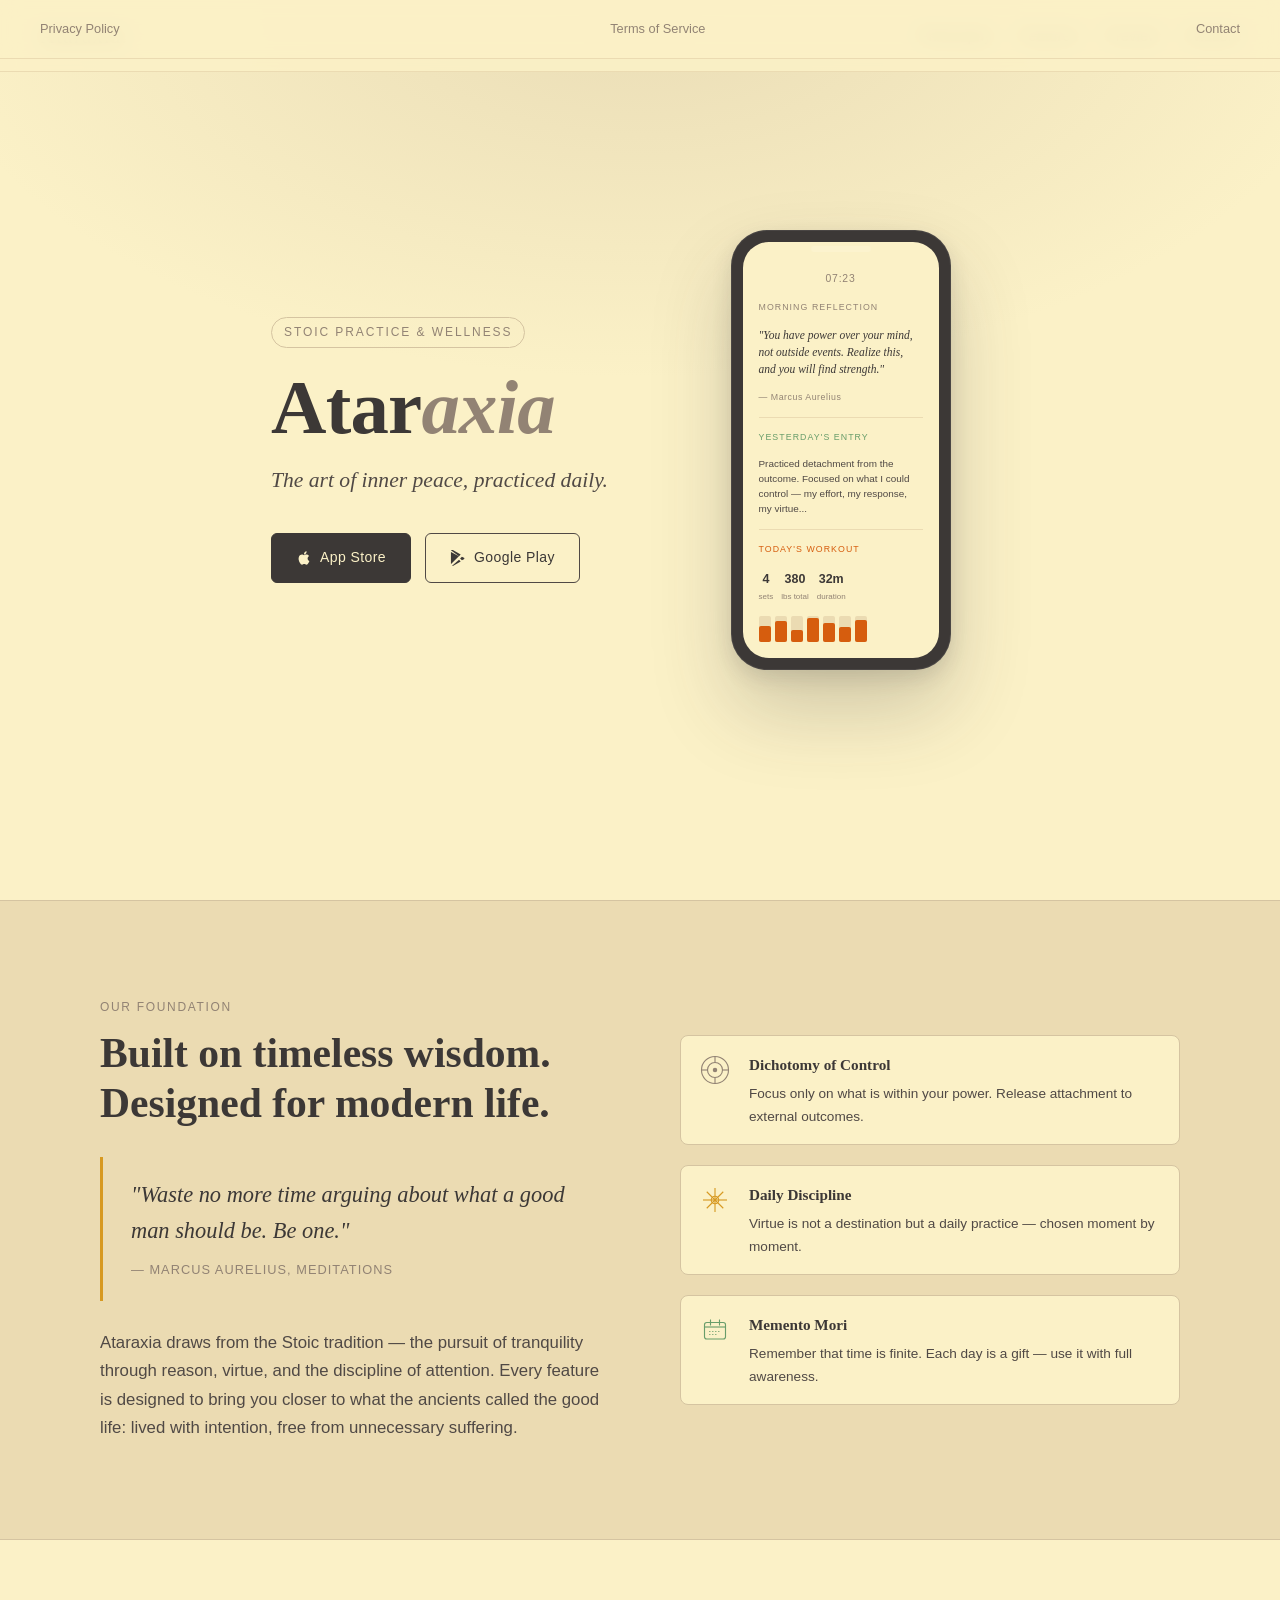
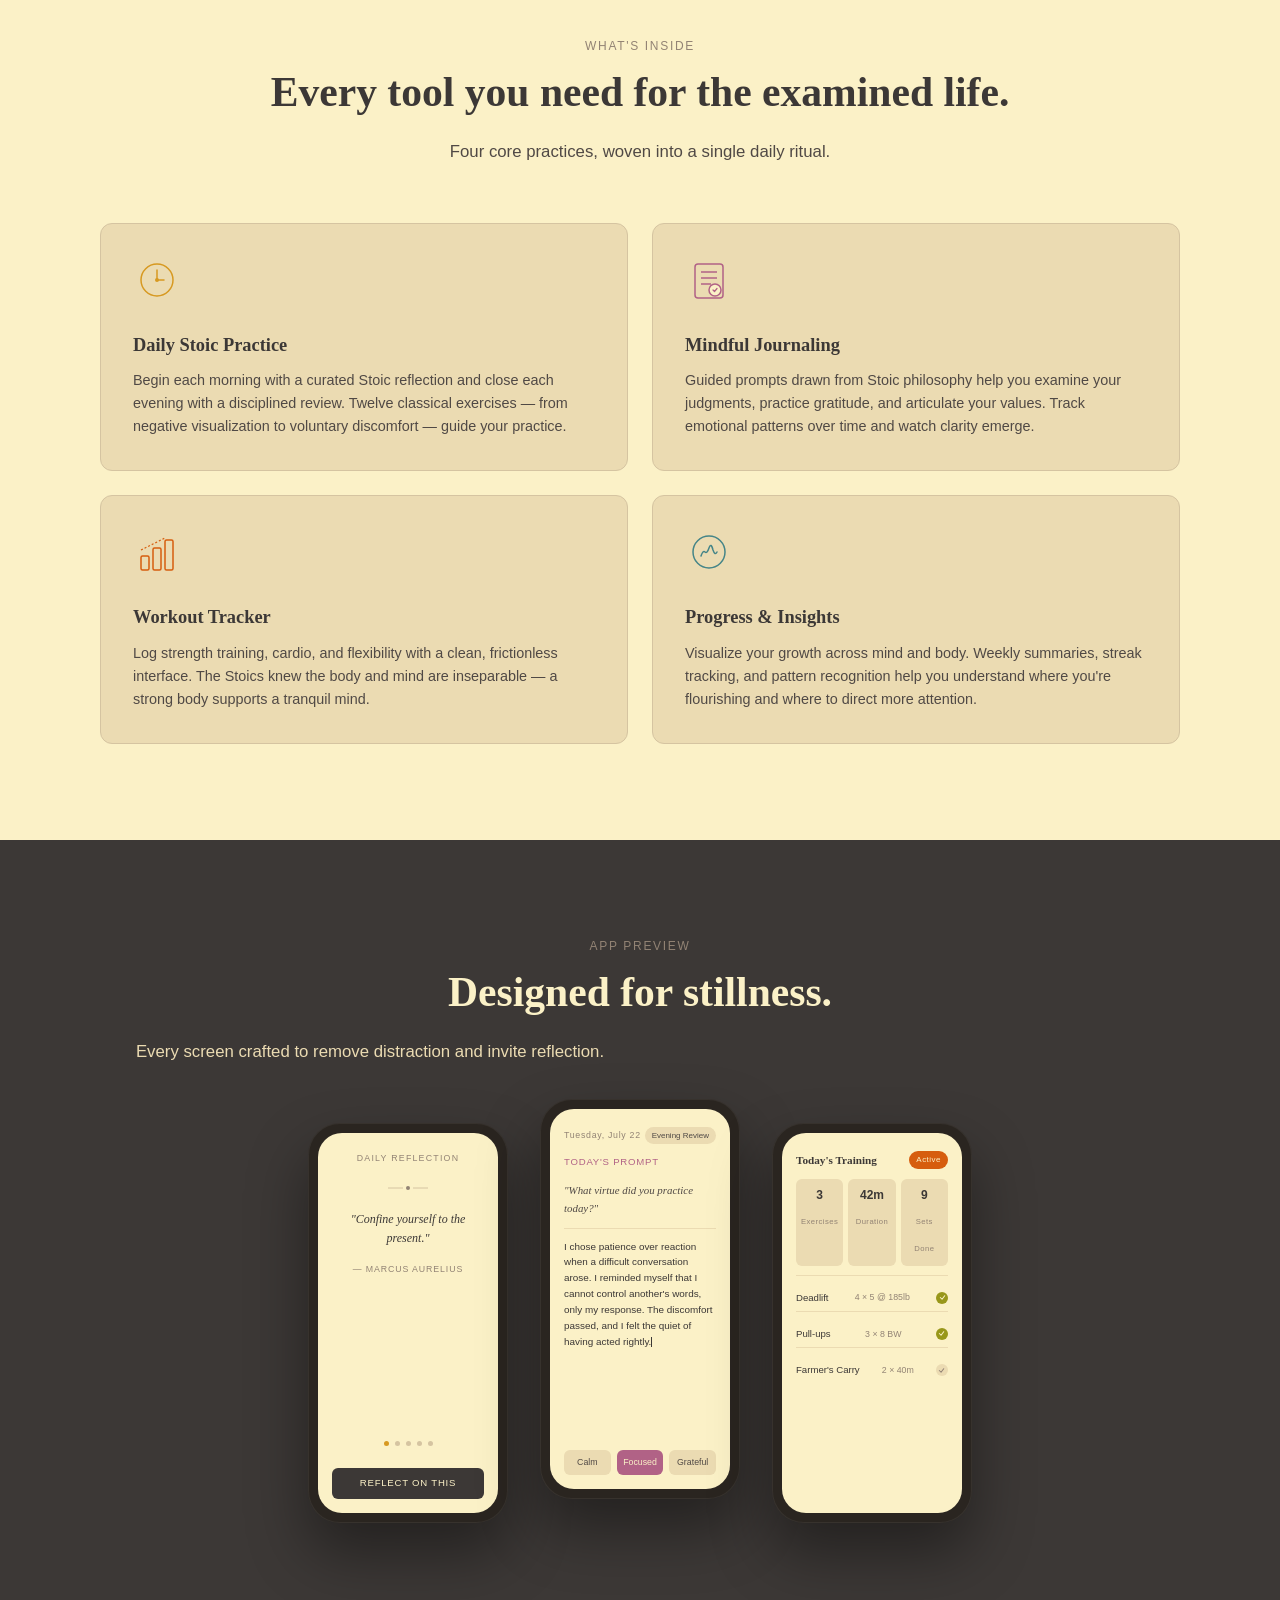
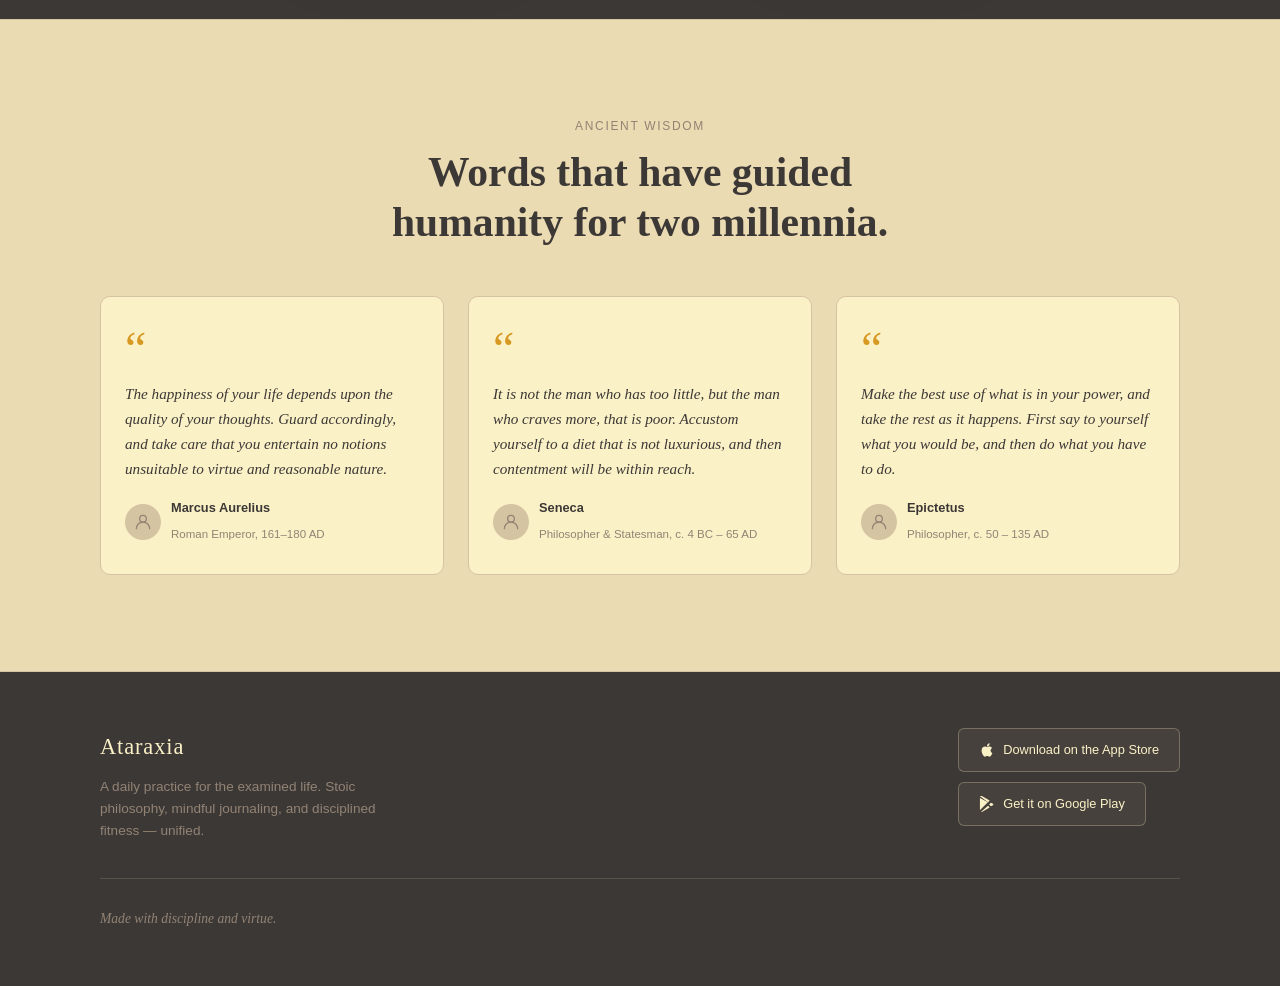
==== index.html @ 88333d8c "init" ====
<!DOCTYPE html>
<html lang="en">
<head>
  <meta charset="UTF-8">
  <meta name="viewport" content="width=device-width, initial-scale=1.0">
  <title>Ataraxia — The Art of Inner Peace, Practiced Daily</title>
  <meta name="description" content="Ataraxia is a stoic practice, journaling, and fitness app built on timeless wisdom and designed for modern life.">
  <meta name="keywords" content="stoic, stoicism, journal, meditation, fitness, workout, Marcus Aurelius, self-improvement, mindfulness">
  <meta property="og:title" content="Ataraxia — The Art of Inner Peace, Practiced Daily">
  <meta property="og:description" content="A stoic practice, journaling, and fitness app built on timeless wisdom and designed for modern life.">
  <meta property="og:type" content="website">
  <meta name="twitter:card" content="summary_large_image">
  <meta name="twitter:title" content="Ataraxia — The Art of Inner Peace, Practiced Daily">
  <meta name="twitter:description" content="A stoic practice, journaling, and fitness app built on timeless wisdom and designed for modern life.">
  <link rel="icon" type="image/svg+xml" href="data:image/svg+xml,<svg xmlns='http://www.w3.org/2000/svg' viewBox='0 0 32 32'><rect width='32' height='32' fill='%23fbf1c7'/><circle cx='16' cy='16' r='11' fill='none' stroke='%233c3836' stroke-width='1.5'/><circle cx='16' cy='16' r='6' fill='none' stroke='%233c3836' stroke-width='1.5'/><circle cx='16' cy='16' r='2' fill='%233c3836'/></svg>">
  <style>
    *, *::before, *::after { box-sizing: border-box; margin: 0; padding: 0; }

    :root {
      --bg:       #fbf1c7;
      --bg1:      #ebdbb2;
      --bg2:      #d5c4a1;
      --fg:       #3c3836;
      --fg2:      #504945;
      --accent:   #928374;
      --red:      #cc241d;
      --green:    #98971a;
      --yellow:   #d79921;
      --blue:     #458588;
      --purple:   #b16286;
      --aqua:     #689d6a;
      --orange:   #d65d0e;
      --serif:    'Palatino Linotype', 'Book Antiqua', Palatino, Georgia, serif;
      --sans:     'Segoe UI', Roboto, 'Helvetica Neue', Arial, sans-serif;
    }

    html { scroll-behavior: smooth; }

    body {
      background: var(--bg);
      color: var(--fg);
      font-family: var(--sans);
      font-size: 16px;
      line-height: 1.7;
      -webkit-font-smoothing: antialiased;
    }

    /* ─── FADE-IN ANIMATION ─── */
    .reveal {
      opacity: 0;
      transform: translateY(24px);
      transition: opacity 0.7s ease, transform 0.7s ease;
    }
    .reveal.visible {
      opacity: 1;
      transform: translateY(0);
    }

    /* ─── TYPOGRAPHY ─── */
    h1, h2, h3, h4 { font-family: var(--serif); color: var(--fg); }

    /* ─── NAV ─── */
    nav {
      position: fixed;
      top: 0; left: 0; right: 0;
      z-index: 100;
      display: flex;
      align-items: center;
      justify-content: space-between;
      padding: 18px 40px;
      background: rgba(251, 241, 199, 0.88);
      backdrop-filter: blur(10px);
      border-bottom: 1px solid var(--bg1);
    }
    .nav-logo {
      font-family: var(--serif);
      font-size: 1.3rem;
      letter-spacing: 0.06em;
      color: var(--fg);
      text-decoration: none;
    }
    .nav-logo span { color: var(--accent); }
    .nav-links { display: flex; gap: 28px; list-style: none; }
    .nav-links a {
      color: var(--fg2);
      text-decoration: none;
      font-size: 0.875rem;
      letter-spacing: 0.03em;
      transition: color 0.2s;
    }
    .nav-links a:hover { color: var(--fg); }

    /* ─── BUTTONS ─── */
    .btn {
      display: inline-flex;
      align-items: center;
      gap: 8px;
      padding: 12px 24px;
      border-radius: 6px;
      font-family: var(--sans);
      font-size: 0.875rem;
      font-weight: 500;
      letter-spacing: 0.03em;
      text-decoration: none;
      border: 1.5px solid transparent;
      cursor: pointer;
      transition: background 0.2s, border-color 0.2s, color 0.2s, transform 0.15s;
    }
    .btn:hover { transform: translateY(-1px); }
    .btn-primary {
      background: var(--fg);
      color: var(--bg);
      border-color: var(--fg);
    }
    .btn-primary:hover { background: var(--fg2); border-color: var(--fg2); }
    .btn-outline {
      background: transparent;
      color: var(--fg);
      border-color: var(--fg2);
    }
    .btn-outline:hover { border-color: var(--fg); }
    .btn-sm { padding: 9px 18px; font-size: 0.8rem; }

    /* ─── SECTION SHARED ─── */
    section { padding: 96px 40px; }
    .container { max-width: 1080px; margin: 0 auto; }
    .section-label {
      font-family: var(--sans);
      font-size: 0.75rem;
      letter-spacing: 0.14em;
      text-transform: uppercase;
      color: var(--accent);
      margin-bottom: 12px;
    }
    .section-title {
      font-size: clamp(1.8rem, 3.5vw, 2.6rem);
      line-height: 1.2;
      margin-bottom: 20px;
    }
    .section-sub {
      color: var(--fg2);
      font-size: 1.05rem;
      max-width: 540px;
    }

    /* ─── HERO ─── */
    #hero {
      min-height: 100vh;
      display: flex;
      align-items: center;
      padding-top: 96px;
      background:
        radial-gradient(ellipse 80% 60% at 50% 0%, rgba(213, 196, 161, 0.45) 0%, transparent 70%),
        var(--bg);
    }
    .hero-inner {
      display: grid;
      grid-template-columns: 1fr 1fr;
      gap: 64px;
      align-items: center;
    }
    .hero-eyebrow {
      display: inline-block;
      font-family: var(--sans);
      font-size: 0.75rem;
      letter-spacing: 0.16em;
      text-transform: uppercase;
      color: var(--accent);
      border: 1px solid var(--bg2);
      padding: 4px 12px;
      border-radius: 20px;
      margin-bottom: 20px;
    }
    .hero-title {
      font-size: clamp(3rem, 6vw, 5.5rem);
      line-height: 1.05;
      letter-spacing: -0.01em;
      margin-bottom: 16px;
    }
    .hero-title em {
      font-style: italic;
      color: var(--accent);
    }
    .hero-tagline {
      font-family: var(--serif);
      font-size: clamp(1.1rem, 2vw, 1.35rem);
      color: var(--fg2);
      font-style: italic;
      margin-bottom: 36px;
      line-height: 1.5;
    }
    .hero-cta { display: flex; gap: 14px; flex-wrap: wrap; }

    /* ─── PHONE MOCKUP ─── */
    .phone-wrap {
      display: flex;
      justify-content: center;
      align-items: center;
      position: relative;
    }
    .phone {
      width: 220px;
      height: 440px;
      background: var(--fg);
      border-radius: 36px;
      padding: 12px;
      box-shadow:
        0 40px 80px rgba(60, 56, 54, 0.22),
        0 8px 20px rgba(60, 56, 54, 0.14),
        inset 0 0 0 1px rgba(255,255,255,0.07);
      position: relative;
    }
    .phone::before {
      content: '';
      position: absolute;
      top: 16px;
      left: 50%;
      transform: translateX(-50%);
      width: 60px;
      height: 6px;
      background: rgba(255,255,255,0.12);
      border-radius: 3px;
      z-index: 2;
    }
    .phone-screen {
      width: 100%;
      height: 100%;
      background: var(--bg);
      border-radius: 26px;
      overflow: hidden;
      padding: 28px 16px 16px;
      display: flex;
      flex-direction: column;
      gap: 12px;
    }
    .phone-time {
      font-size: 0.65rem;
      color: var(--accent);
      text-align: center;
      letter-spacing: 0.08em;
    }
    .phone-quote-label {
      font-size: 0.55rem;
      letter-spacing: 0.12em;
      text-transform: uppercase;
      color: var(--accent);
    }
    .phone-quote {
      font-family: var(--serif);
      font-size: 0.72rem;
      font-style: italic;
      color: var(--fg);
      line-height: 1.5;
    }
    .phone-attr {
      font-size: 0.55rem;
      color: var(--accent);
      letter-spacing: 0.06em;
    }
    .phone-divider {
      height: 1px;
      background: var(--bg1);
    }
    .phone-journal-label {
      font-size: 0.55rem;
      letter-spacing: 0.12em;
      text-transform: uppercase;
      color: var(--aqua);
    }
    .phone-journal-text {
      font-size: 0.62rem;
      color: var(--fg2);
      line-height: 1.5;
    }
    .phone-workout-row {
      display: flex;
      justify-content: space-between;
      align-items: center;
    }
    .phone-workout-label {
      font-size: 0.55rem;
      letter-spacing: 0.12em;
      text-transform: uppercase;
      color: var(--orange);
    }
    .phone-stat {
      display: flex;
      gap: 8px;
    }
    .phone-stat-item {
      text-align: center;
    }
    .phone-stat-num {
      font-size: 0.78rem;
      font-weight: 600;
      color: var(--fg);
    }
    .phone-stat-unit {
      font-size: 0.5rem;
      color: var(--accent);
      display: block;
    }
    .phone-bar-row { display: flex; gap: 4px; align-items: flex-end; height: 28px; }
    .phone-bar {
      width: 12px;
      background: var(--bg1);
      border-radius: 2px;
      position: relative;
    }
    .phone-bar-fill {
      position: absolute;
      bottom: 0; left: 0; right: 0;
      border-radius: 2px;
      background: var(--orange);
    }

    /* ─── PHILOSOPHY ─── */
    #philosophy {
      background: var(--bg1);
      border-top: 1px solid var(--bg2);
      border-bottom: 1px solid var(--bg2);
    }
    .philosophy-inner {
      display: grid;
      grid-template-columns: 1fr 1fr;
      gap: 80px;
      align-items: center;
    }
    .blockquote {
      border-left: 3px solid var(--yellow);
      padding: 20px 0 20px 28px;
      margin: 28px 0;
    }
    .blockquote p {
      font-family: var(--serif);
      font-size: clamp(1.1rem, 2vw, 1.4rem);
      font-style: italic;
      color: var(--fg);
      line-height: 1.6;
    }
    .blockquote cite {
      display: block;
      margin-top: 10px;
      font-size: 0.8rem;
      letter-spacing: 0.08em;
      text-transform: uppercase;
      color: var(--accent);
      font-style: normal;
    }
    .philosophy-pillars { display: flex; flex-direction: column; gap: 20px; }
    .pillar {
      display: flex;
      gap: 16px;
      align-items: flex-start;
      padding: 16px;
      background: var(--bg);
      border: 1px solid var(--bg2);
      border-radius: 8px;
    }
    .pillar-icon {
      flex-shrink: 0;
      width: 36px;
      height: 36px;
    }
    .pillar-text h4 {
      font-size: 0.95rem;
      margin-bottom: 4px;
    }
    .pillar-text p {
      font-size: 0.85rem;
      color: var(--fg2);
    }

    /* ─── FEATURES ─── */
    #features { background: var(--bg); }
    .features-header { text-align: center; margin-bottom: 56px; }
    .features-header .section-sub { margin: 0 auto; }
    .features-grid {
      display: grid;
      grid-template-columns: repeat(2, 1fr);
      gap: 24px;
    }
    .feature-card {
      background: var(--bg1);
      border: 1px solid var(--bg2);
      border-radius: 12px;
      padding: 32px;
      transition: border-color 0.2s, transform 0.2s;
    }
    .feature-card:hover {
      border-color: var(--accent);
      transform: translateY(-2px);
    }
    .feature-icon {
      width: 48px;
      height: 48px;
      margin-bottom: 18px;
    }
    .feature-card h3 {
      font-size: 1.15rem;
      margin-bottom: 8px;
    }
    .feature-card p {
      font-size: 0.9rem;
      color: var(--fg2);
      line-height: 1.6;
    }

    /* ─── APP PREVIEW ─── */
    #preview {
      background: var(--fg);
      color: var(--bg);
      border-top: none;
    }
    #preview .section-label { color: var(--accent); }
    #preview .section-title { color: var(--bg); }
    #preview .section-sub { color: var(--bg1); }
    .preview-header { text-align: center; margin-bottom: 56px; }
    .phones-row {
      display: flex;
      justify-content: center;
      gap: 32px;
      align-items: flex-end;
    }
    .phone-preview {
      width: 200px;
      height: 400px;
      background: #2a2520;
      border-radius: 32px;
      padding: 10px;
      box-shadow:
        0 30px 60px rgba(0,0,0,0.4),
        inset 0 0 0 1px rgba(255,255,255,0.06);
      flex-shrink: 0;
    }
    .phone-preview.center { transform: translateY(-24px); }
    .phone-preview-screen {
      width: 100%;
      height: 100%;
      background: var(--bg);
      border-radius: 24px;
      overflow: hidden;
      padding: 18px 14px 14px;
      display: flex;
      flex-direction: column;
    }
    /* Screen 1: Quote */
    .preview-screen-1 {
      background: var(--bg);
      justify-content: center;
      gap: 14px;
      text-align: center;
    }
    .ps1-label {
      font-size: 0.55rem;
      letter-spacing: 0.14em;
      text-transform: uppercase;
      color: var(--accent);
    }
    .ps1-ornament {
      display: flex;
      justify-content: center;
      margin: 4px 0;
    }
    .ps1-quote {
      font-family: var(--serif);
      font-size: 0.75rem;
      font-style: italic;
      color: var(--fg);
      line-height: 1.6;
    }
    .ps1-author {
      font-size: 0.55rem;
      letter-spacing: 0.1em;
      text-transform: uppercase;
      color: var(--accent);
    }
    .ps1-progress-row {
      display: flex;
      justify-content: center;
      gap: 6px;
      margin-top: 8px;
    }
    .ps1-dot {
      width: 5px; height: 5px;
      border-radius: 50%;
      background: var(--bg2);
    }
    .ps1-dot.active { background: var(--yellow); }
    .ps1-btn {
      margin-top: 8px;
      padding: 7px 0;
      background: var(--fg);
      color: var(--bg);
      border-radius: 6px;
      text-align: center;
      font-size: 0.6rem;
      letter-spacing: 0.08em;
      text-transform: uppercase;
    }

    /* Screen 2: Journal */
    .preview-screen-2 { background: var(--bg); gap: 10px; }
    .ps2-header {
      display: flex;
      justify-content: space-between;
      align-items: center;
    }
    .ps2-date { font-size: 0.55rem; color: var(--accent); letter-spacing: 0.08em; }
    .ps2-tag {
      font-size: 0.5rem;
      padding: 2px 7px;
      background: var(--bg1);
      border-radius: 10px;
      color: var(--fg2);
    }
    .ps2-prompt {
      font-size: 0.6rem;
      letter-spacing: 0.08em;
      text-transform: uppercase;
      color: var(--purple);
    }
    .ps2-prompt-text {
      font-family: var(--serif);
      font-size: 0.68rem;
      color: var(--fg2);
      font-style: italic;
    }
    .ps2-divider { height: 1px; background: var(--bg1); }
    .ps2-entry {
      font-size: 0.62rem;
      color: var(--fg);
      line-height: 1.6;
      flex: 1;
    }
    .ps2-cursor {
      display: inline-block;
      width: 1px;
      height: 10px;
      background: var(--fg);
      vertical-align: text-bottom;
      animation: blink 1.1s step-end infinite;
    }
    @keyframes blink { 50% { opacity: 0; } }
    .ps2-mood-row {
      display: flex;
      gap: 6px;
      margin-top: auto;
    }
    .ps2-mood {
      flex: 1;
      text-align: center;
      padding: 5px 0;
      background: var(--bg1);
      border-radius: 6px;
      font-size: 0.55rem;
      color: var(--fg2);
    }
    .ps2-mood.active { background: var(--purple); color: var(--bg); }

    /* Screen 3: Workout */
    .preview-screen-3 { background: var(--bg); gap: 9px; }
    .ps3-header {
      display: flex;
      justify-content: space-between;
      align-items: center;
    }
    .ps3-title { font-size: 0.7rem; font-weight: 600; color: var(--fg); font-family: var(--serif); }
    .ps3-badge {
      font-size: 0.5rem;
      padding: 2px 7px;
      background: var(--orange);
      color: var(--bg);
      border-radius: 10px;
      letter-spacing: 0.06em;
    }
    .ps3-stats-row {
      display: grid;
      grid-template-columns: repeat(3, 1fr);
      gap: 5px;
    }
    .ps3-stat {
      background: var(--bg1);
      border-radius: 6px;
      padding: 6px 4px;
      text-align: center;
    }
    .ps3-stat-num {
      font-size: 0.75rem;
      font-weight: 700;
      color: var(--fg);
      display: block;
    }
    .ps3-stat-label {
      font-size: 0.48rem;
      color: var(--accent);
      letter-spacing: 0.06em;
    }
    .ps3-divider { height: 1px; background: var(--bg1); }
    .ps3-exercise {
      display: flex;
      justify-content: space-between;
      align-items: center;
      padding: 5px 0;
      border-bottom: 1px solid var(--bg1);
    }
    .ps3-exercise:last-of-type { border-bottom: none; }
    .ps3-ex-name { font-size: 0.6rem; color: var(--fg); }
    .ps3-ex-sets {
      font-size: 0.55rem;
      color: var(--accent);
    }
    .ps3-ex-check {
      width: 12px; height: 12px;
      border-radius: 50%;
      background: var(--green);
      display: flex;
      align-items: center;
      justify-content: center;
    }
    .ps3-ex-check svg { width: 7px; height: 7px; }

    /* ─── TESTIMONIALS ─── */
    #testimonials {
      background: var(--bg1);
      border-top: 1px solid var(--bg2);
      border-bottom: 1px solid var(--bg2);
    }
    .testimonials-grid {
      display: grid;
      grid-template-columns: repeat(3, 1fr);
      gap: 24px;
      margin-top: 48px;
    }
    .testimonial-card {
      background: var(--bg);
      border: 1px solid var(--bg2);
      border-radius: 10px;
      padding: 28px 24px;
    }
    .testimonial-mark {
      font-family: var(--serif);
      font-size: 3rem;
      line-height: 1;
      color: var(--yellow);
      margin-bottom: 8px;
    }
    .testimonial-card p {
      font-family: var(--serif);
      font-size: 0.95rem;
      font-style: italic;
      color: var(--fg);
      line-height: 1.65;
      margin-bottom: 16px;
    }
    .testimonial-author {
      display: flex;
      align-items: center;
      gap: 10px;
    }
    .author-avatar {
      width: 36px;
      height: 36px;
      border-radius: 50%;
      background: var(--bg2);
      flex-shrink: 0;
      display: flex;
      align-items: center;
      justify-content: center;
    }
    .author-info strong {
      display: block;
      font-size: 0.8rem;
      color: var(--fg);
    }
    .author-info span {
      font-size: 0.72rem;
      color: var(--accent);
    }

    /* ─── FOOTER ─── */
    footer {
      background: var(--fg);
      color: var(--bg1);
      padding: 56px 40px;
    }
    .footer-inner {
      max-width: 1080px;
      margin: 0 auto;
    }
    .footer-top {
      display: flex;
      justify-content: space-between;
      align-items: flex-start;
      gap: 40px;
      padding-bottom: 36px;
      border-bottom: 1px solid rgba(235, 219, 178, 0.15);
      flex-wrap: wrap;
    }
    .footer-brand { max-width: 280px; }
    .footer-logo {
      font-family: var(--serif);
      font-size: 1.4rem;
      color: var(--bg);
      letter-spacing: 0.04em;
      margin-bottom: 10px;
    }
    .footer-brand p {
      font-size: 0.85rem;
      color: var(--accent);
      line-height: 1.6;
    }
    .footer-cta { display: flex; flex-direction: column; gap: 10px; align-items: flex-start; }
    .btn-footer {
      display: inline-flex;
      align-items: center;
      gap: 8px;
      padding: 10px 20px;
      border-radius: 6px;
      font-size: 0.8rem;
      font-family: var(--sans);
      text-decoration: none;
      border: 1px solid rgba(235, 219, 178, 0.3);
      color: var(--bg);
      background: rgba(235, 219, 178, 0.06);
      transition: background 0.2s, border-color 0.2s;
    }
    .btn-footer:hover { background: rgba(235, 219, 178, 0.12); border-color: rgba(235, 219, 178, 0.5); }
    .footer-bottom {
      display: flex;
      justify-content: space-between;
      align-items: center;
      padding-top: 28px;
      flex-wrap: wrap;
      gap: 16px;
    }
    .footer-links { display: flex; gap: 24px; }
    .footer-links a {
      font-size: 0.8rem;
      color: var(--accent);
      text-decoration: none;
      transition: color 0.2s;
    }
    .footer-links a:hover { color: var(--bg); }
    .footer-tagline {
      font-family: var(--serif);
      font-size: 0.85rem;
      font-style: italic;
      color: var(--accent);
    }

    /* ─── RESPONSIVE ─── */
    @media (max-width: 768px) {
      nav { padding: 16px 20px; }
      .nav-links { display: none; }
      section { padding: 72px 20px; }

      .hero-inner {
        grid-template-columns: 1fr;
        text-align: center;
        gap: 48px;
      }
      .hero-cta { justify-content: center; }
      .phone-wrap { order: -1; }

      .philosophy-inner {
        grid-template-columns: 1fr;
        gap: 40px;
      }

      .features-grid { grid-template-columns: 1fr; }

      .phones-row {
        flex-direction: column;
        align-items: center;
        gap: 20px;
      }
      .phone-preview.center { transform: none; }
      .phone-preview { width: 180px; height: 360px; }

      .testimonials-grid { grid-template-columns: 1fr; }

      footer { padding: 40px 20px; }
      .footer-top { flex-direction: column; }
      .footer-bottom { flex-direction: column; text-align: center; }
      .footer-links { justify-content: center; }
    }

    @media (max-width: 480px) {
      .hero-title { font-size: 2.8rem; }
      .hero-cta { flex-direction: column; align-items: center; }
      .btn { width: 100%; justify-content: center; max-width: 260px; }
    }
  </style>
</head>
<body>

  <!-- NAV -->
  <nav>
    <a class="nav-logo" href="#">Ataraxia<span>.</span></a>
    <ul class="nav-links">
      <li><a href="#philosophy">Philosophy</a></li>
      <li><a href="#features">Features</a></li>
      <li><a href="#preview">Preview</a></li>
      <li><a href="#testimonials">Wisdom</a></li>
    </ul>
  </nav>

  <!-- HERO -->
  <section id="hero">
    <div class="container">
      <div class="hero-inner">
        <div>
          <span class="hero-eyebrow">Stoic Practice &amp; Wellness</span>
          <h1 class="hero-title reveal">Atar<em>axia</em></h1>
          <p class="hero-tagline reveal">The art of inner peace, practiced daily.</p>
          <div class="hero-cta reveal">
            <a href="#" class="btn btn-primary">
              <svg width="16" height="16" viewBox="0 0 24 24" fill="currentColor"><path d="M18.71 19.5c-.83 1.24-1.71 2.45-3.05 2.47-1.34.03-1.77-.79-3.29-.79-1.53 0-2 .77-3.27.82-1.31.05-2.3-1.32-3.14-2.53C4.25 17 2.94 12.45 4.7 9.39c.87-1.52 2.43-2.48 4.12-2.51 1.28-.02 2.5.87 3.29.87.78 0 2.26-1.07 3.8-.91.65.03 2.47.26 3.64 1.98-.09.06-2.17 1.28-2.15 3.81.03 3.02 2.65 4.03 2.68 4.04-.03.07-.42 1.44-1.38 2.83M13 3.5c.73-.83 1.94-1.46 2.94-1.5.13 1.17-.34 2.35-1.04 3.19-.69.85-1.83 1.51-2.95 1.42-.15-1.15.41-2.35 1.05-3.11z"/></svg>
              App Store
            </a>
            <a href="#" class="btn btn-outline">
              <svg width="16" height="16" viewBox="0 0 24 24" fill="currentColor"><path d="M3.18 23.76c.35.19.74.24 1.12.14l11.73-6.76-2.48-2.49-10.37 9.11zm-1.69-20.7c-.06.2-.08.43-.08.67V20.3c0 .24.03.47.1.68l.06.06L13.35 9.3l-.02-.03L1.49 3.06zm19.44 8.65l-3.04-1.75-2.75 2.76 2.75 2.75 3.06-1.76c.87-.5.87-1.5-.02-2zM4.3.14L16.03 6.9l-2.48 2.49L1.43.27C1.8.17 2.2.22 4.3.14z"/></svg>
              Google Play
            </a>
          </div>
        </div>

        <!-- Phone Mockup -->
        <div class="phone-wrap reveal">
          <div class="phone">
            <div class="phone-screen">
              <div class="phone-time">07:23</div>
              <div class="phone-quote-label">Morning Reflection</div>
              <div class="phone-quote">"You have power over your mind, not outside events. Realize this, and you will find strength."</div>
              <div class="phone-attr">— Marcus Aurelius</div>
              <div class="phone-divider"></div>
              <div class="phone-journal-label">Yesterday's Entry</div>
              <div class="phone-journal-text">Practiced detachment from the outcome. Focused on what I could control — my effort, my response, my virtue...</div>
              <div class="phone-divider"></div>
              <div class="phone-workout-row">
                <div class="phone-workout-label">Today's Workout</div>
              </div>
              <div class="phone-stat">
                <div class="phone-stat-item">
                  <div class="phone-stat-num">4</div>
                  <span class="phone-stat-unit">sets</span>
                </div>
                <div class="phone-stat-item">
                  <div class="phone-stat-num">380</div>
                  <span class="phone-stat-unit">lbs total</span>
                </div>
                <div class="phone-stat-item">
                  <div class="phone-stat-num">32m</div>
                  <span class="phone-stat-unit">duration</span>
                </div>
              </div>
              <div class="phone-bar-row">
                <div class="phone-bar" style="height:100%"><div class="phone-bar-fill" style="height:60%"></div></div>
                <div class="phone-bar" style="height:100%"><div class="phone-bar-fill" style="height:80%"></div></div>
                <div class="phone-bar" style="height:100%"><div class="phone-bar-fill" style="height:45%"></div></div>
                <div class="phone-bar" style="height:100%"><div class="phone-bar-fill" style="height:90%"></div></div>
                <div class="phone-bar" style="height:100%"><div class="phone-bar-fill" style="height:70%"></div></div>
                <div class="phone-bar" style="height:100%"><div class="phone-bar-fill" style="height:55%"></div></div>
                <div class="phone-bar" style="height:100%"><div class="phone-bar-fill" style="height:85%"></div></div>
              </div>
            </div>
          </div>
        </div>
      </div>
    </div>
  </section>

  <!-- PHILOSOPHY -->
  <section id="philosophy">
    <div class="container">
      <div class="philosophy-inner">
        <div class="reveal">
          <p class="section-label">Our Foundation</p>
          <h2 class="section-title">Built on timeless wisdom. Designed for modern life.</h2>
          <blockquote class="blockquote">
            <p>"Waste no more time arguing about what a good man should be. Be one."</p>
            <cite>— Marcus Aurelius, Meditations</cite>
          </blockquote>
          <p class="section-sub">Ataraxia draws from the Stoic tradition — the pursuit of tranquility through reason, virtue, and the discipline of attention. Every feature is designed to bring you closer to what the ancients called the good life: lived with intention, free from unnecessary suffering.</p>
        </div>
        <div class="philosophy-pillars reveal">
          <div class="pillar">
            <svg class="pillar-icon" viewBox="0 0 48 48" fill="none" xmlns="http://www.w3.org/2000/svg">
              <circle cx="24" cy="24" r="18" stroke="#928374" stroke-width="1.5"/>
              <circle cx="24" cy="24" r="10" stroke="#928374" stroke-width="1.5"/>
              <circle cx="24" cy="24" r="3" fill="#928374"/>
              <line x1="24" y1="6" x2="24" y2="14" stroke="#928374" stroke-width="1.5"/>
              <line x1="24" y1="34" x2="24" y2="42" stroke="#928374" stroke-width="1.5"/>
              <line x1="6" y1="24" x2="14" y2="24" stroke="#928374" stroke-width="1.5"/>
              <line x1="34" y1="24" x2="42" y2="24" stroke="#928374" stroke-width="1.5"/>
            </svg>
            <div class="pillar-text">
              <h4>Dichotomy of Control</h4>
              <p>Focus only on what is within your power. Release attachment to external outcomes.</p>
            </div>
          </div>
          <div class="pillar">
            <svg class="pillar-icon" viewBox="0 0 48 48" fill="none" xmlns="http://www.w3.org/2000/svg">
              <path d="M24 8 L24 40" stroke="#d79921" stroke-width="1.5"/>
              <path d="M8 24 L40 24" stroke="#d79921" stroke-width="1.5"/>
              <path d="M13 13 L35 35" stroke="#d79921" stroke-width="1.5"/>
              <path d="M35 13 L13 35" stroke="#d79921" stroke-width="1.5"/>
              <circle cx="24" cy="24" r="5" fill="none" stroke="#d79921" stroke-width="1.5"/>
            </svg>
            <div class="pillar-text">
              <h4>Daily Discipline</h4>
              <p>Virtue is not a destination but a daily practice — chosen moment by moment.</p>
            </div>
          </div>
          <div class="pillar">
            <svg class="pillar-icon" viewBox="0 0 48 48" fill="none" xmlns="http://www.w3.org/2000/svg">
              <rect x="10" y="14" width="28" height="22" rx="3" stroke="#689d6a" stroke-width="1.5"/>
              <line x1="10" y1="20" x2="38" y2="20" stroke="#689d6a" stroke-width="1.5"/>
              <line x1="18" y1="10" x2="18" y2="18" stroke="#689d6a" stroke-width="1.5"/>
              <line x1="30" y1="10" x2="30" y2="18" stroke="#689d6a" stroke-width="1.5"/>
              <line x1="16" y1="26" x2="32" y2="26" stroke="#689d6a" stroke-width="1" stroke-dasharray="2 2"/>
              <line x1="16" y1="30" x2="26" y2="30" stroke="#689d6a" stroke-width="1" stroke-dasharray="2 2"/>
            </svg>
            <div class="pillar-text">
              <h4>Memento Mori</h4>
              <p>Remember that time is finite. Each day is a gift — use it with full awareness.</p>
            </div>
          </div>
        </div>
      </div>
    </div>
  </section>

  <!-- FEATURES -->
  <section id="features">
    <div class="container">
      <div class="features-header reveal">
        <p class="section-label">What's Inside</p>
        <h2 class="section-title">Every tool you need for the examined life.</h2>
        <p class="section-sub">Four core practices, woven into a single daily ritual.</p>
      </div>
      <div class="features-grid">
        <div class="feature-card reveal">
          <svg class="feature-icon" viewBox="0 0 48 48" fill="none" xmlns="http://www.w3.org/2000/svg">
            <circle cx="24" cy="24" r="16" stroke="#d79921" stroke-width="1.5"/>
            <path d="M24 14 L24 24 L31 24" stroke="#d79921" stroke-width="1.5" stroke-linecap="round"/>
            <circle cx="24" cy="24" r="2" fill="#d79921"/>
          </svg>
          <h3>Daily Stoic Practice</h3>
          <p>Begin each morning with a curated Stoic reflection and close each evening with a disciplined review. Twelve classical exercises — from negative visualization to voluntary discomfort — guide your practice.</p>
        </div>
        <div class="feature-card reveal">
          <svg class="feature-icon" viewBox="0 0 48 48" fill="none" xmlns="http://www.w3.org/2000/svg">
            <rect x="10" y="8" width="28" height="34" rx="3" stroke="#b16286" stroke-width="1.5"/>
            <line x1="16" y1="16" x2="32" y2="16" stroke="#b16286" stroke-width="1.5"/>
            <line x1="16" y1="22" x2="32" y2="22" stroke="#b16286" stroke-width="1.5"/>
            <line x1="16" y1="28" x2="26" y2="28" stroke="#b16286" stroke-width="1.5"/>
            <circle cx="30" cy="34" r="6" fill="#fbf1c7" stroke="#b16286" stroke-width="1.5"/>
            <path d="M28 34 L29.5 35.5 L32 32.5" stroke="#b16286" stroke-width="1.2" stroke-linecap="round" stroke-linejoin="round"/>
          </svg>
          <h3>Mindful Journaling</h3>
          <p>Guided prompts drawn from Stoic philosophy help you examine your judgments, practice gratitude, and articulate your values. Track emotional patterns over time and watch clarity emerge.</p>
        </div>
        <div class="feature-card reveal">
          <svg class="feature-icon" viewBox="0 0 48 48" fill="none" xmlns="http://www.w3.org/2000/svg">
            <rect x="8" y="28" width="8" height="14" rx="1.5" fill="none" stroke="#d65d0e" stroke-width="1.5"/>
            <rect x="20" y="20" width="8" height="22" rx="1.5" fill="none" stroke="#d65d0e" stroke-width="1.5"/>
            <rect x="32" y="12" width="8" height="30" rx="1.5" fill="none" stroke="#d65d0e" stroke-width="1.5"/>
            <path d="M8 22 L20 16 L32 10" stroke="#d65d0e" stroke-width="1.2" stroke-dasharray="2 2"/>
          </svg>
          <h3>Workout Tracker</h3>
          <p>Log strength training, cardio, and flexibility with a clean, frictionless interface. The Stoics knew the body and mind are inseparable — a strong body supports a tranquil mind.</p>
        </div>
        <div class="feature-card reveal">
          <svg class="feature-icon" viewBox="0 0 48 48" fill="none" xmlns="http://www.w3.org/2000/svg">
            <circle cx="24" cy="24" r="16" stroke="#458588" stroke-width="1.5"/>
            <path d="M16 28 Q18 22 20 24 Q22 26 24 20 Q26 14 28 22 Q30 28 32 24" stroke="#458588" stroke-width="1.5" fill="none" stroke-linecap="round"/>
          </svg>
          <h3>Progress &amp; Insights</h3>
          <p>Visualize your growth across mind and body. Weekly summaries, streak tracking, and pattern recognition help you understand where you're flourishing and where to direct more attention.</p>
        </div>
      </div>
    </div>
  </section>

  <!-- APP PREVIEW -->
  <section id="preview">
    <div class="container">
      <div class="preview-header reveal">
        <p class="section-label">App Preview</p>
        <h2 class="section-title">Designed for stillness.</h2>
        <p class="section-sub">Every screen crafted to remove distraction and invite reflection.</p>
      </div>
      <div class="phones-row">

        <!-- Screen 1: Quote -->
        <div class="phone-preview reveal">
          <div class="phone-preview-screen preview-screen-1">
            <p class="ps1-label">Daily Reflection</p>
            <div class="ps1-ornament">
              <svg width="40" height="8" viewBox="0 0 40 8"><line x1="0" y1="4" x2="15" y2="4" stroke="#d5c4a1" stroke-width="1"/><circle cx="20" cy="4" r="2" fill="#928374"/><line x1="25" y1="4" x2="40" y2="4" stroke="#d5c4a1" stroke-width="1"/></svg>
            </div>
            <p class="ps1-quote">"Confine yourself to the present."</p>
            <p class="ps1-author">— Marcus Aurelius</p>
            <div style="flex:1"></div>
            <div class="ps1-progress-row">
              <div class="ps1-dot active"></div>
              <div class="ps1-dot"></div>
              <div class="ps1-dot"></div>
              <div class="ps1-dot"></div>
              <div class="ps1-dot"></div>
            </div>
            <div class="ps1-btn">Reflect on this</div>
          </div>
        </div>

        <!-- Screen 2: Journal (center, elevated) -->
        <div class="phone-preview center reveal">
          <div class="phone-preview-screen preview-screen-2">
            <div class="ps2-header">
              <span class="ps2-date">Tuesday, July 22</span>
              <span class="ps2-tag">Evening Review</span>
            </div>
            <div class="ps2-prompt">Today's Prompt</div>
            <div class="ps2-prompt-text">"What virtue did you practice today?"</div>
            <div class="ps2-divider"></div>
            <div class="ps2-entry">
              I chose patience over reaction when a difficult conversation arose. I reminded myself that I cannot control another's words, only my response. The discomfort passed, and I felt the quiet of having acted rightly.<span class="ps2-cursor"></span>
            </div>
            <div class="ps2-mood-row">
              <div class="ps2-mood">Calm</div>
              <div class="ps2-mood active">Focused</div>
              <div class="ps2-mood">Grateful</div>
            </div>
          </div>
        </div>

        <!-- Screen 3: Workout -->
        <div class="phone-preview reveal">
          <div class="phone-preview-screen preview-screen-3">
            <div class="ps3-header">
              <span class="ps3-title">Today's Training</span>
              <span class="ps3-badge">Active</span>
            </div>
            <div class="ps3-stats-row">
              <div class="ps3-stat">
                <span class="ps3-stat-num">3</span>
                <span class="ps3-stat-label">Exercises</span>
              </div>
              <div class="ps3-stat">
                <span class="ps3-stat-num">42m</span>
                <span class="ps3-stat-label">Duration</span>
              </div>
              <div class="ps3-stat">
                <span class="ps3-stat-num">9</span>
                <span class="ps3-stat-label">Sets Done</span>
              </div>
            </div>
            <div class="ps3-divider"></div>
            <div class="ps3-exercise">
              <span class="ps3-ex-name">Deadlift</span>
              <span class="ps3-ex-sets">4 × 5 @ 185lb</span>
              <div class="ps3-ex-check">
                <svg viewBox="0 0 8 8" fill="none"><path d="M1.5 4L3.5 6L6.5 2" stroke="#fbf1c7" stroke-width="1.2" stroke-linecap="round" stroke-linejoin="round"/></svg>
              </div>
            </div>
            <div class="ps3-exercise">
              <span class="ps3-ex-name">Pull-ups</span>
              <span class="ps3-ex-sets">3 × 8 BW</span>
              <div class="ps3-ex-check">
                <svg viewBox="0 0 8 8" fill="none"><path d="M1.5 4L3.5 6L6.5 2" stroke="#fbf1c7" stroke-width="1.2" stroke-linecap="round" stroke-linejoin="round"/></svg>
              </div>
            </div>
            <div class="ps3-exercise">
              <span class="ps3-ex-name">Farmer's Carry</span>
              <span class="ps3-ex-sets">2 × 40m</span>
              <div class="ps3-ex-check" style="background: var(--bg1);">
                <svg viewBox="0 0 8 8" fill="none"><path d="M1.5 4L3.5 6L6.5 2" stroke="#928374" stroke-width="1.2" stroke-linecap="round" stroke-linejoin="round"/></svg>
              </div>
            </div>
          </div>
        </div>

      </div>
    </div>
  </section>

  <!-- TESTIMONIALS / WISDOM -->
  <section id="testimonials">
    <div class="container">
      <div class="reveal" style="text-align:center; margin-bottom: 0;">
        <p class="section-label">Ancient Wisdom</p>
        <h2 class="section-title" style="max-width: 560px; margin: 0 auto 12px;">Words that have guided humanity for two millennia.</h2>
      </div>
      <div class="testimonials-grid">
        <div class="testimonial-card reveal">
          <div class="testimonial-mark">&ldquo;</div>
          <p>The happiness of your life depends upon the quality of your thoughts. Guard accordingly, and take care that you entertain no notions unsuitable to virtue and reasonable nature.</p>
          <div class="testimonial-author">
            <div class="author-avatar">
              <svg width="20" height="20" viewBox="0 0 24 24" fill="none">
                <circle cx="12" cy="8" r="4" stroke="#928374" stroke-width="1.5"/>
                <path d="M4 20c0-4.418 3.582-8 8-8s8 3.582 8 8" stroke="#928374" stroke-width="1.5" stroke-linecap="round"/>
              </svg>
            </div>
            <div class="author-info">
              <strong>Marcus Aurelius</strong>
              <span>Roman Emperor, 161–180 AD</span>
            </div>
          </div>
        </div>
        <div class="testimonial-card reveal">
          <div class="testimonial-mark">&ldquo;</div>
          <p>It is not the man who has too little, but the man who craves more, that is poor. Accustom yourself to a diet that is not luxurious, and then contentment will be within reach.</p>
          <div class="testimonial-author">
            <div class="author-avatar">
              <svg width="20" height="20" viewBox="0 0 24 24" fill="none">
                <circle cx="12" cy="8" r="4" stroke="#928374" stroke-width="1.5"/>
                <path d="M4 20c0-4.418 3.582-8 8-8s8 3.582 8 8" stroke="#928374" stroke-width="1.5" stroke-linecap="round"/>
              </svg>
            </div>
            <div class="author-info">
              <strong>Seneca</strong>
              <span>Philosopher &amp; Statesman, c. 4 BC – 65 AD</span>
            </div>
          </div>
        </div>
        <div class="testimonial-card reveal">
          <div class="testimonial-mark">&ldquo;</div>
          <p>Make the best use of what is in your power, and take the rest as it happens. First say to yourself what you would be, and then do what you have to do.</p>
          <div class="testimonial-author">
            <div class="author-avatar">
              <svg width="20" height="20" viewBox="0 0 24 24" fill="none">
                <circle cx="12" cy="8" r="4" stroke="#928374" stroke-width="1.5"/>
                <path d="M4 20c0-4.418 3.582-8 8-8s8 3.582 8 8" stroke="#928374" stroke-width="1.5" stroke-linecap="round"/>
              </svg>
            </div>
            <div class="author-info">
              <strong>Epictetus</strong>
              <span>Philosopher, c. 50 – 135 AD</span>
            </div>
          </div>
        </div>
      </div>
    </div>
  </section>

  <!-- FOOTER -->
  <footer>
    <div class="footer-inner">
      <div class="footer-top">
        <div class="footer-brand">
          <div class="footer-logo">Ataraxia</div>
          <p>A daily practice for the examined life. Stoic philosophy, mindful journaling, and disciplined fitness — unified.</p>
        </div>
        <div class="footer-cta">
          <a href="#" class="btn-footer">
            <svg width="16" height="16" viewBox="0 0 24 24" fill="currentColor"><path d="M18.71 19.5c-.83 1.24-1.71 2.45-3.05 2.47-1.34.03-1.77-.79-3.29-.79-1.53 0-2 .77-3.27.82-1.31.05-2.3-1.32-3.14-2.53C4.25 17 2.94 12.45 4.7 9.39c.87-1.52 2.43-2.48 4.12-2.51 1.28-.02 2.5.87 3.29.87.78 0 2.26-1.07 3.8-.91.65.03 2.47.26 3.64 1.98-.09.06-2.17 1.28-2.15 3.81.03 3.02 2.65 4.03 2.68 4.04-.03.07-.42 1.44-1.38 2.83M13 3.5c.73-.83 1.94-1.46 2.94-1.5.13 1.17-.34 2.35-1.04 3.19-.69.85-1.83 1.51-2.95 1.42-.15-1.15.41-2.35 1.05-3.11z"/></svg>
            Download on the App Store
          </a>
          <a href="#" class="btn-footer">
            <svg width="16" height="16" viewBox="0 0 24 24" fill="currentColor"><path d="M3.18 23.76c.35.19.74.24 1.12.14l11.73-6.76-2.48-2.49-10.37 9.11zm-1.69-20.7c-.06.2-.08.43-.08.67V20.3c0 .24.03.47.1.68l.06.06L13.35 9.3l-.02-.03L1.49 3.06zm19.44 8.65l-3.04-1.75-2.75 2.76 2.75 2.75 3.06-1.76c.87-.5.87-1.5-.02-2zM4.3.14L16.03 6.9l-2.48 2.49L1.43.27C1.8.17 2.2.22 4.3.14z"/></svg>
            Get it on Google Play
          </a>
        </div>
      </div>
      <div class="footer-bottom">
        <nav class="footer-links">
          <a href="#">Privacy Policy</a>
          <a href="#">Terms of Service</a>
          <a href="#">Contact</a>
        </nav>
        <p class="footer-tagline">Made with discipline and virtue.</p>
      </div>
    </div>
  </footer>

  <script>
    // Intersection Observer for fade-in reveals
    const observer = new IntersectionObserver(
      (entries) => entries.forEach(e => { if (e.isIntersecting) { e.target.classList.add('visible'); observer.unobserve(e.target); } }),
      { threshold: 0.12 }
    );
    document.querySelectorAll('.reveal').forEach(el => observer.observe(el));
  </script>
</body>
</html>
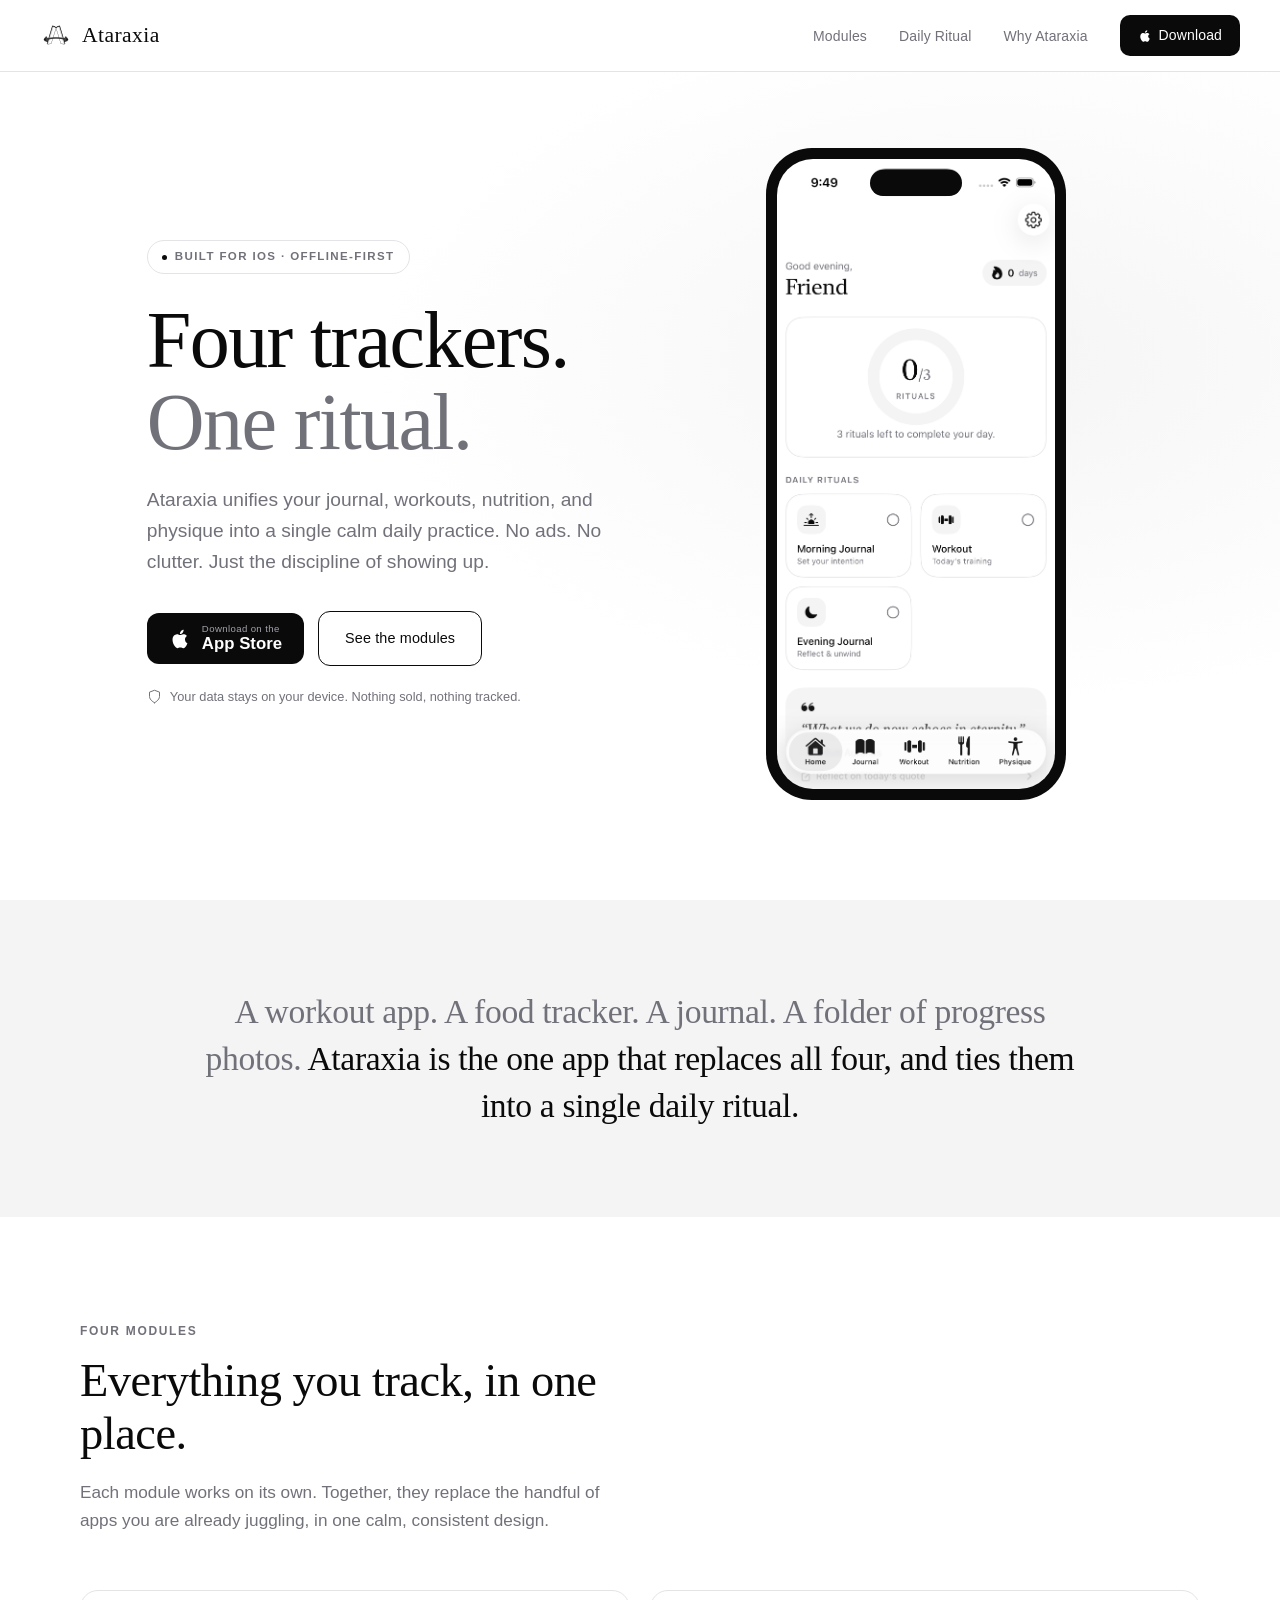
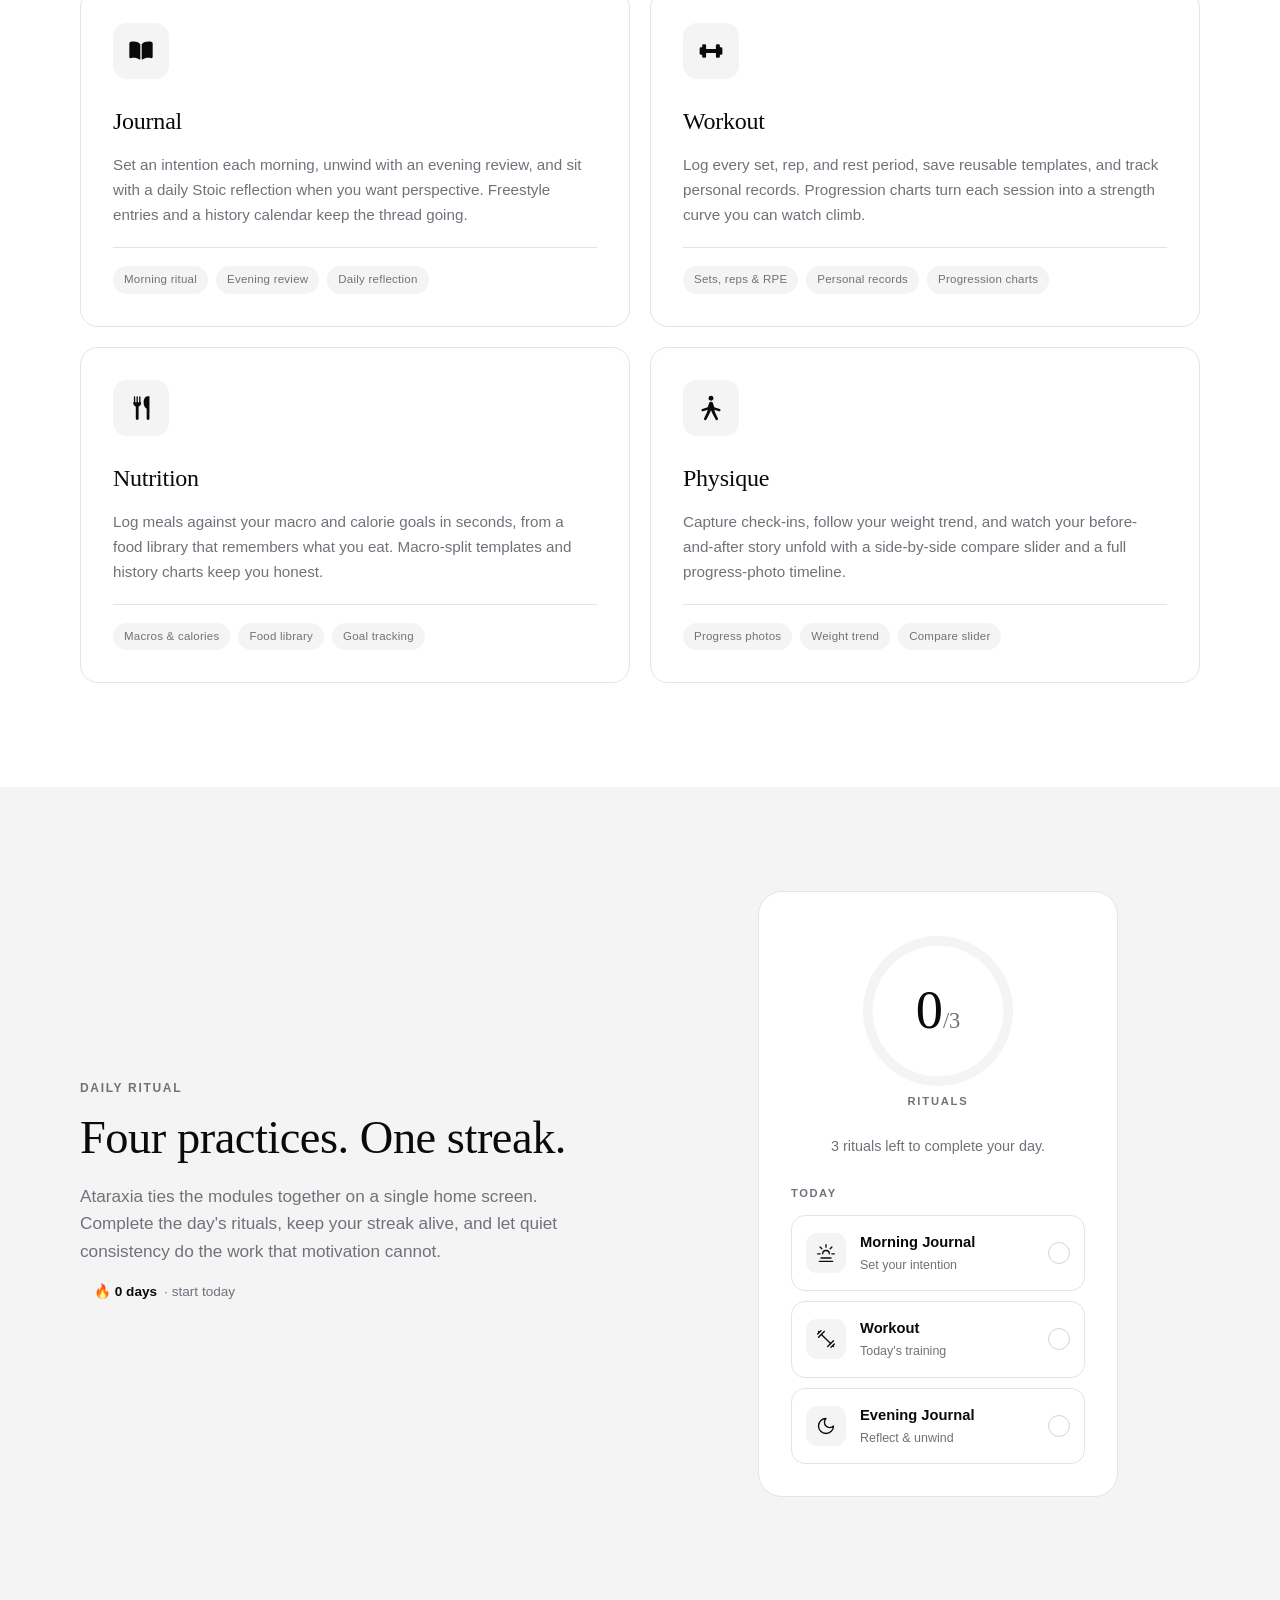
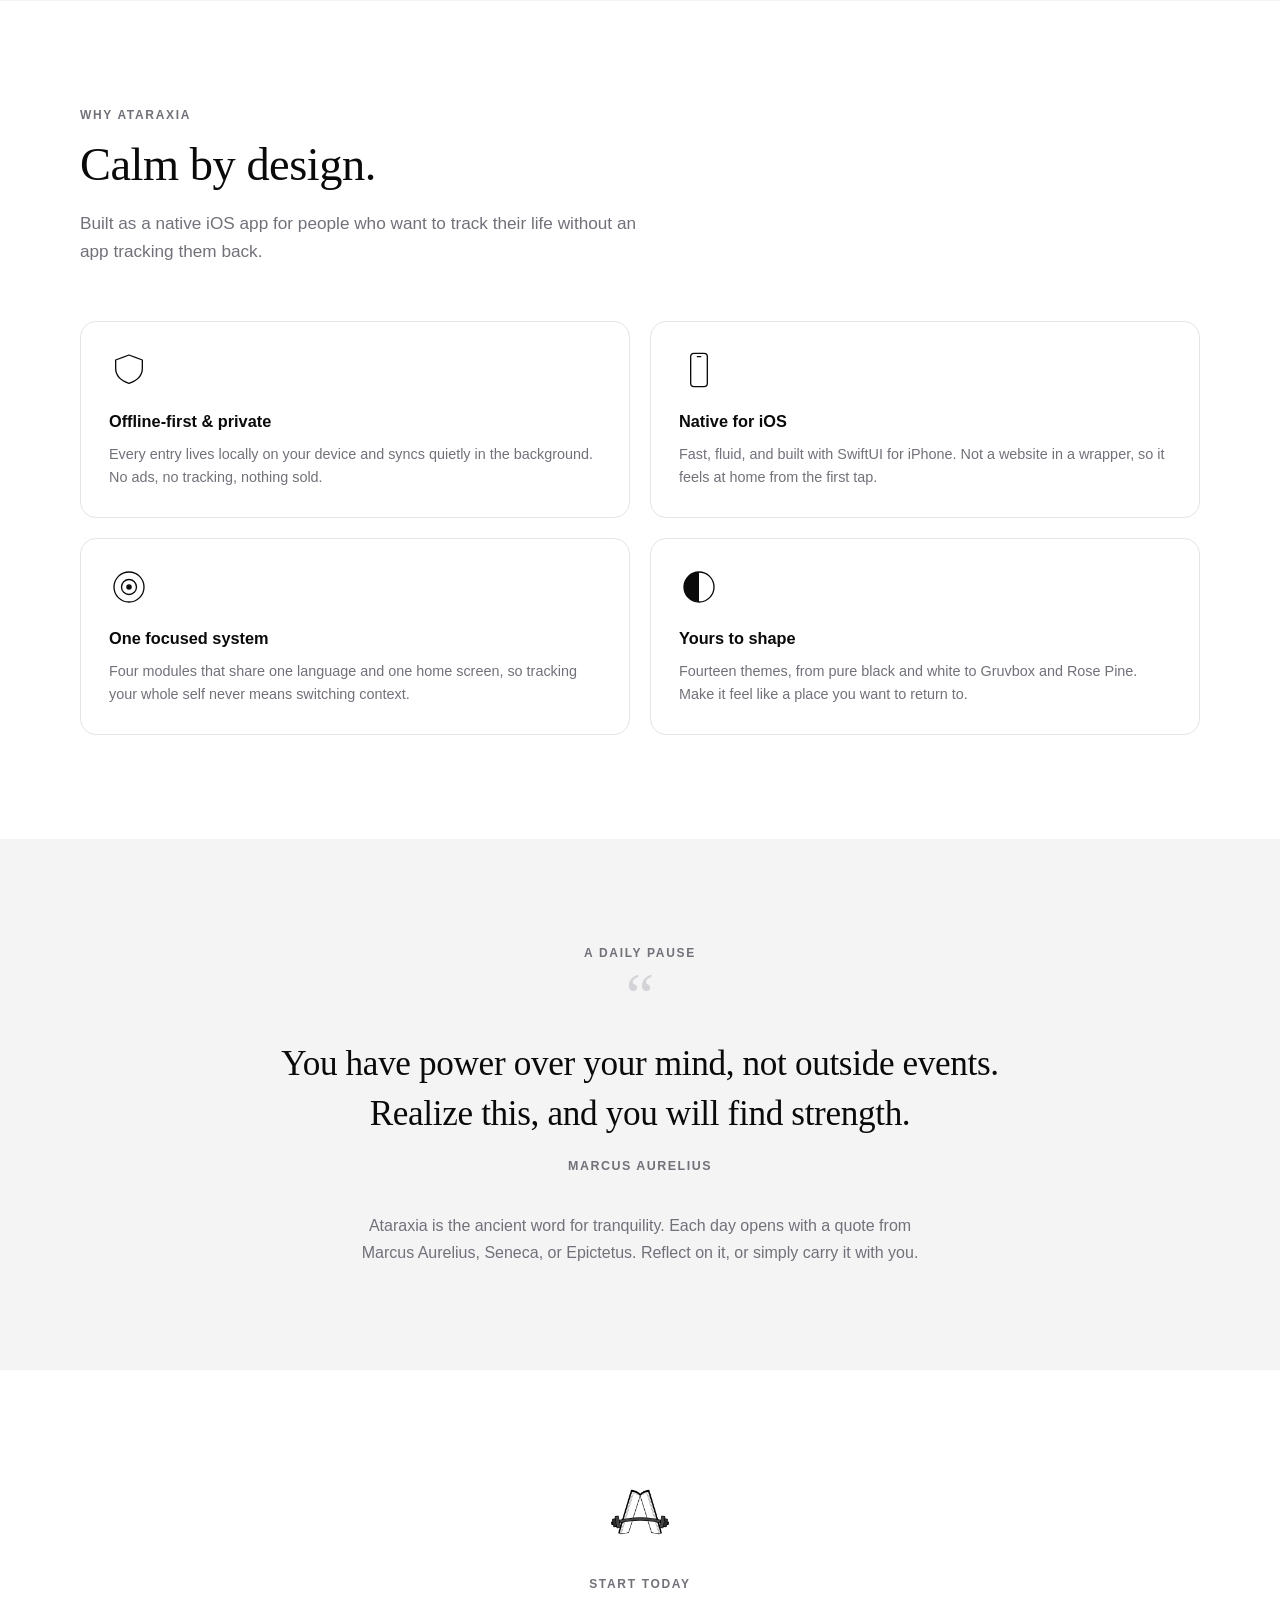
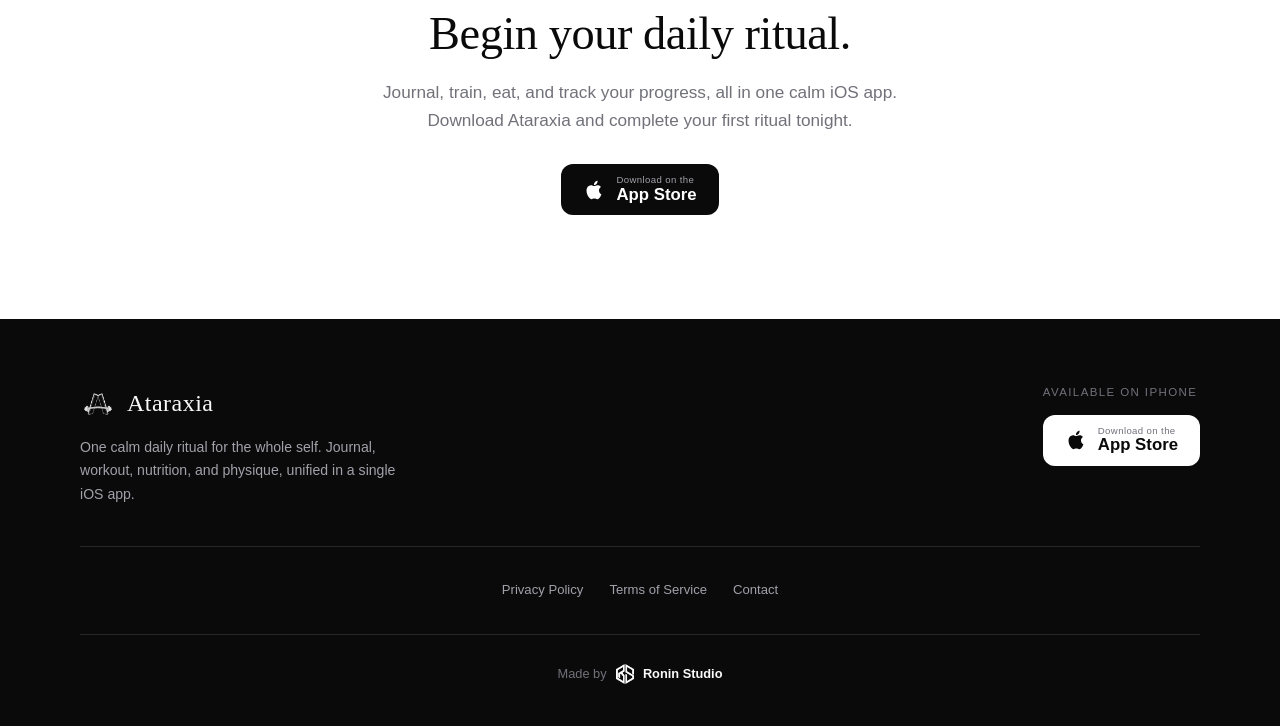
==== commit 6d3cc812: "update" ====
--- a/index.html
+++ b/index.html
@@ -3,35 +3,35 @@
 <head>
   <meta charset="UTF-8">
   <meta name="viewport" content="width=device-width, initial-scale=1.0">
-  <title>Ataraxia — The Art of Inner Peace, Practiced Daily</title>
-  <meta name="description" content="Ataraxia is a stoic practice, journaling, and fitness app built on timeless wisdom and designed for modern life.">
-  <meta name="keywords" content="stoic, stoicism, journal, meditation, fitness, workout, Marcus Aurelius, self-improvement, mindfulness">
-  <meta property="og:title" content="Ataraxia — The Art of Inner Peace, Practiced Daily">
-  <meta property="og:description" content="A stoic practice, journaling, and fitness app built on timeless wisdom and designed for modern life.">
+  <title>Ataraxia - Journal, Workout, Nutrition & Physique in one iOS app</title>
+  <meta name="description" content="Ataraxia unifies your journal, workouts, nutrition, and physique tracking into one calm daily ritual. Offline-first, ad-free, built for iOS.">
+  <meta name="keywords" content="wellness app, journal app, workout tracker, nutrition tracker, macro tracker, physique tracker, progress photos, iOS, habit, daily ritual, streak">
+  <meta property="og:title" content="Ataraxia - Four trackers. One ritual.">
+  <meta property="og:description" content="Journal, Workout, Nutrition, and Physique - unified into one calm daily practice. Offline-first, ad-free, built for iOS.">
   <meta property="og:type" content="website">
   <meta name="twitter:card" content="summary_large_image">
-  <meta name="twitter:title" content="Ataraxia — The Art of Inner Peace, Practiced Daily">
-  <meta name="twitter:description" content="A stoic practice, journaling, and fitness app built on timeless wisdom and designed for modern life.">
-  <link rel="icon" type="image/svg+xml" href="data:image/svg+xml,<svg xmlns='http://www.w3.org/2000/svg' viewBox='0 0 32 32'><rect width='32' height='32' fill='%23fbf1c7'/><circle cx='16' cy='16' r='11' fill='none' stroke='%233c3836' stroke-width='1.5'/><circle cx='16' cy='16' r='6' fill='none' stroke='%233c3836' stroke-width='1.5'/><circle cx='16' cy='16' r='2' fill='%233c3836'/></svg>">
+  <meta name="twitter:title" content="Ataraxia - Four trackers. One ritual.">
+  <meta name="twitter:description" content="Journal, Workout, Nutrition, and Physique - unified into one calm daily practice. Built for iOS.">
+  <link rel="icon" type="image/png" href="assets/logo.png">
+  <link rel="apple-touch-icon" href="assets/logo.png">
   <style>
     *, *::before, *::after { box-sizing: border-box; margin: 0; padding: 0; }
 
     :root {
-      --bg:       #fbf1c7;
-      --bg1:      #ebdbb2;
-      --bg2:      #d5c4a1;
-      --fg:       #3c3836;
-      --fg2:      #504945;
-      --accent:   #928374;
-      --red:      #cc241d;
-      --green:    #98971a;
-      --yellow:   #d79921;
-      --blue:     #458588;
-      --purple:   #b16286;
-      --aqua:     #689d6a;
-      --orange:   #d65d0e;
-      --serif:    'Palatino Linotype', 'Book Antiqua', Palatino, Georgia, serif;
-      --sans:     'Segoe UI', Roboto, 'Helvetica Neue', Arial, sans-serif;
+      --bg:        #FFFFFF;
+      --fg:        #0A0A0A;
+      --card:      #FFFFFF;
+      --secondary: #F4F4F5;
+      --muted:     #71717A;
+      --border:    #E4E4E7;
+      --border-2:  #D4D4D8;
+      /* Dark (footer) */
+      --d-bg:      #0A0A0A;
+      --d-fg:      #FAFAFA;
+      --d-muted:   #A1A1AA;
+      --d-border:  #262626;
+      --serif:     ui-serif, Georgia, "Times New Roman", serif;
+      --sans:      -apple-system, BlinkMacSystemFont, "Segoe UI", Roboto, Helvetica, Arial, sans-serif;
     }
 
     html { scroll-behavior: smooth; }
@@ -43,21 +43,31 @@
       font-size: 16px;
       line-height: 1.7;
       -webkit-font-smoothing: antialiased;
-    }
-
-    /* ─── FADE-IN ANIMATION ─── */
+      text-rendering: optimizeLegibility;
+    }
+
+    /* ─── REVEAL ─── */
     .reveal {
       opacity: 0;
-      transform: translateY(24px);
+      transform: translateY(20px);
       transition: opacity 0.7s ease, transform 0.7s ease;
     }
-    .reveal.visible {
-      opacity: 1;
-      transform: translateY(0);
+    .reveal.visible { opacity: 1; transform: translateY(0); }
+    @media (prefers-reduced-motion: reduce) {
+      .reveal { opacity: 1; transform: none; transition: none; }
+      html { scroll-behavior: auto; }
     }
 
     /* ─── TYPOGRAPHY ─── */
-    h1, h2, h3, h4 { font-family: var(--serif); color: var(--fg); }
+    h1, h2, h3 { font-family: var(--serif); color: var(--fg); font-weight: 400; }
+    .serif { font-family: var(--serif); }
+
+    /* ─── FOCUS ─── */
+    a:focus-visible, button:focus-visible {
+      outline: 2px solid var(--fg);
+      outline-offset: 2px;
+      border-radius: 4px;
+    }
 
     /* ─── NAV ─── */
     nav {
@@ -67,729 +77,469 @@
       display: flex;
       align-items: center;
       justify-content: space-between;
-      padding: 18px 40px;
-      background: rgba(251, 241, 199, 0.88);
-      backdrop-filter: blur(10px);
-      border-bottom: 1px solid var(--bg1);
+      padding: 16px 40px;
+      height: 72px;
+      background: rgba(255, 255, 255, 0.92);
+      backdrop-filter: blur(12px);
+      -webkit-backdrop-filter: blur(12px);
+      border-bottom: 1px solid var(--border);
     }
     .nav-logo {
+      display: inline-flex;
+      align-items: center;
+      gap: 10px;
       font-family: var(--serif);
-      font-size: 1.3rem;
-      letter-spacing: 0.06em;
+      font-size: 1.35rem;
+      letter-spacing: 0.02em;
       color: var(--fg);
       text-decoration: none;
     }
-    .nav-logo span { color: var(--accent); }
-    .nav-links { display: flex; gap: 28px; list-style: none; }
+    .nav-logo img { width: 32px; height: 32px; display: block; }
+    .nav-links { display: flex; gap: 32px; list-style: none; align-items: center; }
     .nav-links a {
-      color: var(--fg2);
+      color: var(--muted);
       text-decoration: none;
       font-size: 0.875rem;
-      letter-spacing: 0.03em;
+      font-weight: 500;
+      letter-spacing: 0.01em;
       transition: color 0.2s;
     }
     .nav-links a:hover { color: var(--fg); }
+    .nav-download {
+      display: inline-flex;
+      align-items: center;
+      gap: 7px;
+      padding: 9px 18px;
+      background: var(--fg);
+      color: #fff !important;
+      border-radius: 10px;
+      font-size: 0.8rem;
+      font-weight: 600;
+      transition: background 0.2s, transform 0.15s;
+    }
+    .nav-download:hover { background: #262626; transform: translateY(-1px); }
+    .nav-download svg { width: 14px; height: 14px; }
 
     /* ─── BUTTONS ─── */
     .btn {
       display: inline-flex;
       align-items: center;
-      gap: 8px;
-      padding: 12px 24px;
-      border-radius: 6px;
+      gap: 9px;
+      padding: 14px 26px;
+      border-radius: 12px;
       font-family: var(--sans);
-      font-size: 0.875rem;
+      font-size: 0.9rem;
       font-weight: 500;
-      letter-spacing: 0.03em;
+      letter-spacing: 0.01em;
       text-decoration: none;
       border: 1.5px solid transparent;
       cursor: pointer;
       transition: background 0.2s, border-color 0.2s, color 0.2s, transform 0.15s;
     }
     .btn:hover { transform: translateY(-1px); }
-    .btn-primary {
-      background: var(--fg);
-      color: var(--bg);
-      border-color: var(--fg);
-    }
-    .btn-primary:hover { background: var(--fg2); border-color: var(--fg2); }
     .btn-outline {
       background: transparent;
       color: var(--fg);
-      border-color: var(--fg2);
-    }
-    .btn-outline:hover { border-color: var(--fg); }
-    .btn-sm { padding: 9px 18px; font-size: 0.8rem; }
+      border-color: var(--fg);
+    }
+    .btn-outline:hover { background: var(--fg); color: var(--bg); }
+
+    /* App Store badge (monochrome recreation) */
+    .btn-appstore {
+      display: inline-flex;
+      align-items: center;
+      gap: 11px;
+      padding: 11px 22px;
+      background: var(--fg);
+      color: #fff;
+      border-radius: 12px;
+      text-decoration: none;
+      transition: background 0.2s, transform 0.15s;
+    }
+    .btn-appstore:hover { background: #262626; transform: translateY(-1px); }
+    .btn-appstore svg { width: 22px; height: 22px; flex-shrink: 0; }
+    .btn-appstore .as-text { display: flex; flex-direction: column; line-height: 1.1; text-align: left; }
+    .btn-appstore .as-small { font-size: 0.6rem; letter-spacing: 0.04em; color: #A1A1AA; }
+    .btn-appstore .as-big { font-family: var(--sans); font-size: 1.05rem; font-weight: 600; }
+    /* Inverted for dark footer */
+    .btn-appstore.invert { background: #fff; color: var(--fg); }
+    .btn-appstore.invert:hover { background: #F4F4F5; }
+    .btn-appstore.invert .as-small { color: var(--muted); }
 
     /* ─── SECTION SHARED ─── */
-    section { padding: 96px 40px; }
-    .container { max-width: 1080px; margin: 0 auto; }
+    section { padding: 104px 40px; }
+    .container { max-width: 1120px; margin: 0 auto; }
     .section-label {
       font-family: var(--sans);
       font-size: 0.75rem;
+      font-weight: 600;
       letter-spacing: 0.14em;
       text-transform: uppercase;
-      color: var(--accent);
-      margin-bottom: 12px;
+      color: var(--muted);
+      margin-bottom: 14px;
     }
     .section-title {
-      font-size: clamp(1.8rem, 3.5vw, 2.6rem);
-      line-height: 1.2;
-      margin-bottom: 20px;
+      font-size: clamp(2rem, 4vw, 2.9rem);
+      line-height: 1.14;
+      letter-spacing: -0.01em;
+      margin-bottom: 18px;
     }
     .section-sub {
-      color: var(--fg2);
-      font-size: 1.05rem;
-      max-width: 540px;
-    }
+      color: var(--muted);
+      font-size: 1.075rem;
+      max-width: 560px;
+      line-height: 1.6;
+    }
+    .alt-bg { background: var(--secondary); }
 
     /* ─── HERO ─── */
     #hero {
       min-height: 100vh;
       display: flex;
       align-items: center;
-      padding-top: 96px;
+      padding-top: 120px;
+      padding-bottom: 72px;
       background:
-        radial-gradient(ellipse 80% 60% at 50% 0%, rgba(213, 196, 161, 0.45) 0%, transparent 70%),
+        radial-gradient(ellipse 70% 55% at 78% 40%, rgba(244, 244, 245, 0.9) 0%, transparent 70%),
         var(--bg);
     }
     .hero-inner {
       display: grid;
-      grid-template-columns: 1fr 1fr;
-      gap: 64px;
+      grid-template-columns: 1.05fr 0.95fr;
+      gap: 72px;
       align-items: center;
     }
     .hero-eyebrow {
-      display: inline-block;
+      display: inline-flex;
+      align-items: center;
+      gap: 8px;
       font-family: var(--sans);
-      font-size: 0.75rem;
-      letter-spacing: 0.16em;
+      font-size: 0.72rem;
+      font-weight: 600;
+      letter-spacing: 0.12em;
       text-transform: uppercase;
-      color: var(--accent);
-      border: 1px solid var(--bg2);
-      padding: 4px 12px;
-      border-radius: 20px;
-      margin-bottom: 20px;
-    }
+      color: var(--muted);
+      border: 1px solid var(--border);
+      padding: 6px 14px;
+      border-radius: 999px;
+      margin-bottom: 26px;
+    }
+    .hero-eyebrow .dot { width: 5px; height: 5px; border-radius: 50%; background: var(--fg); }
     .hero-title {
-      font-size: clamp(3rem, 6vw, 5.5rem);
-      line-height: 1.05;
-      letter-spacing: -0.01em;
-      margin-bottom: 16px;
-    }
-    .hero-title em {
-      font-style: italic;
-      color: var(--accent);
-    }
-    .hero-tagline {
-      font-family: var(--serif);
-      font-size: clamp(1.1rem, 2vw, 1.35rem);
-      color: var(--fg2);
-      font-style: italic;
-      margin-bottom: 36px;
-      line-height: 1.5;
-    }
-    .hero-cta { display: flex; gap: 14px; flex-wrap: wrap; }
-
-    /* ─── PHONE MOCKUP ─── */
-    .phone-wrap {
+      font-size: clamp(3rem, 6.5vw, 5rem);
+      line-height: 1.02;
+      letter-spacing: -0.02em;
+      margin-bottom: 22px;
+    }
+    .hero-title .line-2 { color: var(--muted); }
+    .hero-sub {
+      font-family: var(--sans);
+      font-size: clamp(1.05rem, 1.6vw, 1.2rem);
+      color: var(--muted);
+      max-width: 480px;
+      margin-bottom: 34px;
+      line-height: 1.6;
+    }
+    .hero-cta { display: flex; gap: 14px; flex-wrap: wrap; align-items: center; }
+    .hero-note {
+      margin-top: 20px;
+      font-size: 0.8rem;
+      color: var(--muted);
       display: flex;
-      justify-content: center;
-      align-items: center;
-      position: relative;
-    }
+      align-items: center;
+      gap: 8px;
+    }
+    .hero-note svg { width: 15px; height: 15px; }
+
+    /* ─── PHONE FRAME (real screenshot) ─── */
+    .phone-wrap { display: flex; justify-content: center; align-items: center; position: relative; }
     .phone {
-      width: 220px;
-      height: 440px;
-      background: var(--fg);
-      border-radius: 36px;
-      padding: 12px;
-      box-shadow:
-        0 40px 80px rgba(60, 56, 54, 0.22),
-        0 8px 20px rgba(60, 56, 54, 0.14),
-        inset 0 0 0 1px rgba(255,255,255,0.07);
+      width: 300px;
+      aspect-ratio: 1206 / 2622;
+      background: #0A0A0A;
+      border-radius: 46px;
+      padding: 11px;
       position: relative;
     }
     .phone::before {
       content: '';
       position: absolute;
-      top: 16px;
-      left: 50%;
+      top: 22px; left: 50%;
       transform: translateX(-50%);
-      width: 60px;
-      height: 6px;
-      background: rgba(255,255,255,0.12);
-      border-radius: 3px;
-      z-index: 2;
+      width: 92px; height: 26px;
+      background: #0A0A0A;
+      border-radius: 14px;
+      z-index: 3;
     }
     .phone-screen {
-      width: 100%;
-      height: 100%;
-      background: var(--bg);
-      border-radius: 26px;
+      width: 100%; height: 100%;
+      border-radius: 36px;
       overflow: hidden;
-      padding: 28px 16px 16px;
+      background: #fff;
+      display: block;
+    }
+    .phone-screen img { width: 100%; height: 100%; object-fit: cover; display: block; }
+
+    /* ─── PROBLEM STRIP ─── */
+    #problem { padding: 88px 40px; }
+    .problem-inner { max-width: 900px; margin: 0 auto; text-align: center; }
+    .problem-inner p {
+      font-family: var(--serif);
+      font-size: clamp(1.4rem, 3vw, 2.1rem);
+      line-height: 1.4;
+      color: var(--fg);
+      letter-spacing: -0.01em;
+    }
+    .problem-inner .muted { color: var(--muted); }
+
+    /* ─── MODULES ─── */
+    .section-head { max-width: 620px; margin-bottom: 56px; }
+    .modules-grid {
+      display: grid;
+      grid-template-columns: repeat(2, 1fr);
+      gap: 20px;
+    }
+    .module-card {
+      background: var(--card);
+      border: 1px solid var(--border);
+      border-radius: 18px;
+      padding: 32px;
+      transition: border-color 0.2s, transform 0.2s;
+    }
+    .module-tile {
+      width: 56px; height: 56px;
+      border-radius: 14px;
+      background: var(--secondary);
       display: flex;
-      flex-direction: column;
-      gap: 12px;
-    }
-    .phone-time {
-      font-size: 0.65rem;
-      color: var(--accent);
-      text-align: center;
-      letter-spacing: 0.08em;
-    }
-    .phone-quote-label {
-      font-size: 0.55rem;
-      letter-spacing: 0.12em;
-      text-transform: uppercase;
-      color: var(--accent);
-    }
-    .phone-quote {
-      font-family: var(--serif);
+      align-items: center;
+      justify-content: center;
+      margin-bottom: 22px;
+    }
+    .module-tile svg { width: 28px; height: 28px; fill: var(--fg); }
+    .module-card h3 { font-size: 1.5rem; margin-bottom: 10px; letter-spacing: -0.01em; }
+    .module-card p { font-size: 0.95rem; color: var(--muted); line-height: 1.65; }
+    .module-card .m-meta {
+      margin-top: 20px;
+      padding-top: 18px;
+      border-top: 1px solid var(--border);
+      display: flex;
+      flex-wrap: wrap;
+      gap: 8px;
+    }
+    .m-chip {
       font-size: 0.72rem;
-      font-style: italic;
-      color: var(--fg);
-      line-height: 1.5;
-    }
-    .phone-attr {
-      font-size: 0.55rem;
-      color: var(--accent);
-      letter-spacing: 0.06em;
-    }
-    .phone-divider {
-      height: 1px;
-      background: var(--bg1);
-    }
-    .phone-journal-label {
-      font-size: 0.55rem;
-      letter-spacing: 0.12em;
-      text-transform: uppercase;
-      color: var(--aqua);
-    }
-    .phone-journal-text {
-      font-size: 0.62rem;
-      color: var(--fg2);
-      line-height: 1.5;
-    }
-    .phone-workout-row {
-      display: flex;
-      justify-content: space-between;
-      align-items: center;
-    }
-    .phone-workout-label {
-      font-size: 0.55rem;
-      letter-spacing: 0.12em;
-      text-transform: uppercase;
-      color: var(--orange);
-    }
-    .phone-stat {
-      display: flex;
-      gap: 8px;
-    }
-    .phone-stat-item {
-      text-align: center;
-    }
-    .phone-stat-num {
-      font-size: 0.78rem;
-      font-weight: 600;
-      color: var(--fg);
-    }
-    .phone-stat-unit {
-      font-size: 0.5rem;
-      color: var(--accent);
-      display: block;
-    }
-    .phone-bar-row { display: flex; gap: 4px; align-items: flex-end; height: 28px; }
-    .phone-bar {
-      width: 12px;
-      background: var(--bg1);
-      border-radius: 2px;
-      position: relative;
-    }
-    .phone-bar-fill {
-      position: absolute;
-      bottom: 0; left: 0; right: 0;
-      border-radius: 2px;
-      background: var(--orange);
-    }
-
-    /* ─── PHILOSOPHY ─── */
-    #philosophy {
-      background: var(--bg1);
-      border-top: 1px solid var(--bg2);
-      border-bottom: 1px solid var(--bg2);
-    }
-    .philosophy-inner {
+      font-weight: 500;
+      letter-spacing: 0.02em;
+      color: var(--muted);
+      background: var(--secondary);
+      border-radius: 999px;
+      padding: 4px 11px;
+    }
+    @media (hover: hover) {
+      .module-card:hover { border-color: var(--border-2); transform: translateY(-3px); }
+    }
+
+    /* ─── RITUAL SECTION ─── */
+    .ritual-inner {
       display: grid;
       grid-template-columns: 1fr 1fr;
-      gap: 80px;
-      align-items: center;
-    }
-    .blockquote {
-      border-left: 3px solid var(--yellow);
-      padding: 20px 0 20px 28px;
-      margin: 28px 0;
-    }
-    .blockquote p {
-      font-family: var(--serif);
-      font-size: clamp(1.1rem, 2vw, 1.4rem);
-      font-style: italic;
-      color: var(--fg);
-      line-height: 1.6;
-    }
-    .blockquote cite {
-      display: block;
-      margin-top: 10px;
-      font-size: 0.8rem;
-      letter-spacing: 0.08em;
-      text-transform: uppercase;
-      color: var(--accent);
-      font-style: normal;
-    }
-    .philosophy-pillars { display: flex; flex-direction: column; gap: 20px; }
-    .pillar {
+      gap: 72px;
+      align-items: center;
+    }
+    .ritual-demo { display: flex; justify-content: center; }
+    .ritual-card {
+      width: 100%;
+      max-width: 360px;
+      background: var(--card);
+      border: 1px solid var(--border);
+      border-radius: 24px;
+      padding: 32px;
+    }
+    .ring-wrap { display: flex; flex-direction: column; align-items: center; gap: 6px; padding: 12px 0 20px; }
+    .ring {
+      width: 150px; height: 150px;
+      border-radius: 50%;
       display: flex;
-      gap: 16px;
-      align-items: flex-start;
-      padding: 16px;
-      background: var(--bg);
-      border: 1px solid var(--bg2);
-      border-radius: 8px;
-    }
-    .pillar-icon {
+      align-items: center;
+      justify-content: center;
+      background:
+        radial-gradient(circle at center, var(--card) 61%, transparent 62%),
+        conic-gradient(var(--secondary) 0deg 360deg);
+      position: relative;
+    }
+    .ring-inner { display: flex; align-items: baseline; font-family: var(--serif); }
+    .ring-inner .big { font-size: 3.4rem; line-height: 1; }
+    .ring-inner .small { font-size: 1.4rem; color: var(--muted); }
+    .ring-label { font-size: 0.7rem; font-weight: 600; letter-spacing: 0.16em; color: var(--muted); }
+    .ritual-caption { text-align: center; color: var(--muted); font-size: 0.9rem; margin-top: 2px; }
+    .ritual-list-label {
+      font-size: 0.7rem; font-weight: 600; letter-spacing: 0.14em;
+      text-transform: uppercase; color: var(--muted);
+      margin: 26px 0 12px;
+    }
+    .ritual-row {
+      display: flex; align-items: center; gap: 14px;
+      padding: 14px;
+      border: 1px solid var(--border);
+      border-radius: 14px;
+      margin-bottom: 10px;
+    }
+    .ritual-row:last-child { margin-bottom: 0; }
+    .ritual-row .rr-tile {
+      width: 40px; height: 40px; border-radius: 11px;
+      background: var(--secondary);
+      display: flex; align-items: center; justify-content: center;
       flex-shrink: 0;
-      width: 36px;
-      height: 36px;
-    }
-    .pillar-text h4 {
-      font-size: 0.95rem;
-      margin-bottom: 4px;
-    }
-    .pillar-text p {
-      font-size: 0.85rem;
-      color: var(--fg2);
-    }
-
-    /* ─── FEATURES ─── */
-    #features { background: var(--bg); }
-    .features-header { text-align: center; margin-bottom: 56px; }
-    .features-header .section-sub { margin: 0 auto; }
-    .features-grid {
+    }
+    .ritual-row .rr-tile svg { width: 20px; height: 20px; stroke: var(--fg); }
+    .ritual-row .rr-text { flex: 1; }
+    .ritual-row .rr-title { font-size: 0.92rem; font-weight: 600; }
+    .ritual-row .rr-sub { font-size: 0.78rem; color: var(--muted); }
+    .ritual-row .rr-check {
+      width: 22px; height: 22px; border-radius: 50%;
+      border: 1.5px solid var(--border-2); flex-shrink: 0;
+    }
+    .ritual-row.done .rr-check {
+      background: var(--fg); border-color: var(--fg);
+      display: flex; align-items: center; justify-content: center;
+    }
+    .ritual-row.done .rr-check svg { width: 12px; height: 12px; stroke: #fff; }
+    .streak-pill {
+      display: inline-flex; align-items: center; gap: 7px;
+      background: var(--secondary);
+      border-radius: 999px;
+      padding: 7px 14px;
+      font-size: 0.85rem; font-weight: 600;
+      margin-top: 8px;
+    }
+    .streak-pill svg { width: 15px; height: 15px; fill: var(--fg); }
+    .streak-pill .muted { color: var(--muted); font-weight: 400; }
+
+    /* ─── WHY / TRUST ─── */
+    .why-grid {
       display: grid;
       grid-template-columns: repeat(2, 1fr);
-      gap: 24px;
-    }
-    .feature-card {
-      background: var(--bg1);
-      border: 1px solid var(--bg2);
-      border-radius: 12px;
-      padding: 32px;
-      transition: border-color 0.2s, transform 0.2s;
-    }
-    .feature-card:hover {
-      border-color: var(--accent);
-      transform: translateY(-2px);
-    }
-    .feature-icon {
-      width: 48px;
-      height: 48px;
-      margin-bottom: 18px;
-    }
-    .feature-card h3 {
-      font-size: 1.15rem;
-      margin-bottom: 8px;
-    }
-    .feature-card p {
-      font-size: 0.9rem;
-      color: var(--fg2);
-      line-height: 1.6;
-    }
-
-    /* ─── APP PREVIEW ─── */
-    #preview {
-      background: var(--fg);
-      color: var(--bg);
-      border-top: none;
-    }
-    #preview .section-label { color: var(--accent); }
-    #preview .section-title { color: var(--bg); }
-    #preview .section-sub { color: var(--bg1); }
-    .preview-header { text-align: center; margin-bottom: 56px; }
-    .phones-row {
-      display: flex;
-      justify-content: center;
-      gap: 32px;
-      align-items: flex-end;
-    }
-    .phone-preview {
-      width: 200px;
-      height: 400px;
-      background: #2a2520;
-      border-radius: 32px;
-      padding: 10px;
-      box-shadow:
-        0 30px 60px rgba(0,0,0,0.4),
-        inset 0 0 0 1px rgba(255,255,255,0.06);
-      flex-shrink: 0;
-    }
-    .phone-preview.center { transform: translateY(-24px); }
-    .phone-preview-screen {
-      width: 100%;
-      height: 100%;
+      gap: 20px;
+      margin-top: 52px;
+    }
+    .why-card {
+      border: 1px solid var(--border);
+      border-radius: 16px;
+      padding: 28px;
       background: var(--bg);
-      border-radius: 24px;
-      overflow: hidden;
-      padding: 18px 14px 14px;
-      display: flex;
-      flex-direction: column;
-    }
-    /* Screen 1: Quote */
-    .preview-screen-1 {
-      background: var(--bg);
-      justify-content: center;
-      gap: 14px;
-      text-align: center;
-    }
-    .ps1-label {
-      font-size: 0.55rem;
-      letter-spacing: 0.14em;
-      text-transform: uppercase;
-      color: var(--accent);
-    }
-    .ps1-ornament {
-      display: flex;
-      justify-content: center;
-      margin: 4px 0;
-    }
-    .ps1-quote {
+    }
+    .why-card .why-icon {
+      width: 40px; height: 40px; margin-bottom: 18px;
+    }
+    .why-card .why-icon svg { width: 40px; height: 40px; stroke: var(--fg); }
+    .why-card h4 { font-family: var(--sans); font-size: 1.02rem; font-weight: 600; margin-bottom: 7px; }
+    .why-card p { font-size: 0.9rem; color: var(--muted); line-height: 1.6; }
+
+    /* ─── REFLECTION / STOIC THREAD ─── */
+    #reflect { text-align: center; }
+    .reflect-inner { max-width: 720px; margin: 0 auto; }
+    .reflect-mark { font-family: var(--serif); font-size: 4rem; line-height: 0.6; color: var(--border-2); }
+    .reflect-quote {
       font-family: var(--serif);
-      font-size: 0.75rem;
-      font-style: italic;
-      color: var(--fg);
-      line-height: 1.6;
-    }
-    .ps1-author {
-      font-size: 0.55rem;
-      letter-spacing: 0.1em;
-      text-transform: uppercase;
-      color: var(--accent);
-    }
-    .ps1-progress-row {
-      display: flex;
-      justify-content: center;
-      gap: 6px;
-      margin-top: 8px;
-    }
-    .ps1-dot {
-      width: 5px; height: 5px;
-      border-radius: 50%;
-      background: var(--bg2);
-    }
-    .ps1-dot.active { background: var(--yellow); }
-    .ps1-btn {
-      margin-top: 8px;
-      padding: 7px 0;
-      background: var(--fg);
-      color: var(--bg);
-      border-radius: 6px;
-      text-align: center;
-      font-size: 0.6rem;
-      letter-spacing: 0.08em;
-      text-transform: uppercase;
-    }
-
-    /* Screen 2: Journal */
-    .preview-screen-2 { background: var(--bg); gap: 10px; }
-    .ps2-header {
-      display: flex;
-      justify-content: space-between;
-      align-items: center;
-    }
-    .ps2-date { font-size: 0.55rem; color: var(--accent); letter-spacing: 0.08em; }
-    .ps2-tag {
-      font-size: 0.5rem;
-      padding: 2px 7px;
-      background: var(--bg1);
-      border-radius: 10px;
-      color: var(--fg2);
-    }
-    .ps2-prompt {
-      font-size: 0.6rem;
-      letter-spacing: 0.08em;
-      text-transform: uppercase;
-      color: var(--purple);
-    }
-    .ps2-prompt-text {
-      font-family: var(--serif);
-      font-size: 0.68rem;
-      color: var(--fg2);
-      font-style: italic;
-    }
-    .ps2-divider { height: 1px; background: var(--bg1); }
-    .ps2-entry {
-      font-size: 0.62rem;
-      color: var(--fg);
-      line-height: 1.6;
-      flex: 1;
-    }
-    .ps2-cursor {
-      display: inline-block;
-      width: 1px;
-      height: 10px;
-      background: var(--fg);
-      vertical-align: text-bottom;
-      animation: blink 1.1s step-end infinite;
-    }
-    @keyframes blink { 50% { opacity: 0; } }
-    .ps2-mood-row {
-      display: flex;
-      gap: 6px;
-      margin-top: auto;
-    }
-    .ps2-mood {
-      flex: 1;
-      text-align: center;
-      padding: 5px 0;
-      background: var(--bg1);
-      border-radius: 6px;
-      font-size: 0.55rem;
-      color: var(--fg2);
-    }
-    .ps2-mood.active { background: var(--purple); color: var(--bg); }
-
-    /* Screen 3: Workout */
-    .preview-screen-3 { background: var(--bg); gap: 9px; }
-    .ps3-header {
-      display: flex;
-      justify-content: space-between;
-      align-items: center;
-    }
-    .ps3-title { font-size: 0.7rem; font-weight: 600; color: var(--fg); font-family: var(--serif); }
-    .ps3-badge {
-      font-size: 0.5rem;
-      padding: 2px 7px;
-      background: var(--orange);
-      color: var(--bg);
-      border-radius: 10px;
-      letter-spacing: 0.06em;
-    }
-    .ps3-stats-row {
-      display: grid;
-      grid-template-columns: repeat(3, 1fr);
-      gap: 5px;
-    }
-    .ps3-stat {
-      background: var(--bg1);
-      border-radius: 6px;
-      padding: 6px 4px;
-      text-align: center;
-    }
-    .ps3-stat-num {
-      font-size: 0.75rem;
-      font-weight: 700;
-      color: var(--fg);
-      display: block;
-    }
-    .ps3-stat-label {
-      font-size: 0.48rem;
-      color: var(--accent);
-      letter-spacing: 0.06em;
-    }
-    .ps3-divider { height: 1px; background: var(--bg1); }
-    .ps3-exercise {
-      display: flex;
-      justify-content: space-between;
-      align-items: center;
-      padding: 5px 0;
-      border-bottom: 1px solid var(--bg1);
-    }
-    .ps3-exercise:last-of-type { border-bottom: none; }
-    .ps3-ex-name { font-size: 0.6rem; color: var(--fg); }
-    .ps3-ex-sets {
-      font-size: 0.55rem;
-      color: var(--accent);
-    }
-    .ps3-ex-check {
-      width: 12px; height: 12px;
-      border-radius: 50%;
-      background: var(--green);
-      display: flex;
-      align-items: center;
-      justify-content: center;
-    }
-    .ps3-ex-check svg { width: 7px; height: 7px; }
-
-    /* ─── TESTIMONIALS ─── */
-    #testimonials {
-      background: var(--bg1);
-      border-top: 1px solid var(--bg2);
-      border-bottom: 1px solid var(--bg2);
-    }
-    .testimonials-grid {
-      display: grid;
-      grid-template-columns: repeat(3, 1fr);
-      gap: 24px;
-      margin-top: 48px;
-    }
-    .testimonial-card {
-      background: var(--bg);
-      border: 1px solid var(--bg2);
-      border-radius: 10px;
-      padding: 28px 24px;
-    }
-    .testimonial-mark {
-      font-family: var(--serif);
-      font-size: 3rem;
-      line-height: 1;
-      color: var(--yellow);
-      margin-bottom: 8px;
-    }
-    .testimonial-card p {
-      font-family: var(--serif);
-      font-size: 0.95rem;
-      font-style: italic;
-      color: var(--fg);
-      line-height: 1.65;
-      margin-bottom: 16px;
-    }
-    .testimonial-author {
-      display: flex;
-      align-items: center;
-      gap: 10px;
-    }
-    .author-avatar {
-      width: 36px;
-      height: 36px;
-      border-radius: 50%;
-      background: var(--bg2);
-      flex-shrink: 0;
-      display: flex;
-      align-items: center;
-      justify-content: center;
-    }
-    .author-info strong {
-      display: block;
-      font-size: 0.8rem;
-      color: var(--fg);
-    }
-    .author-info span {
-      font-size: 0.72rem;
-      color: var(--accent);
-    }
+      font-size: clamp(1.5rem, 3.2vw, 2.2rem);
+      line-height: 1.4;
+      letter-spacing: -0.01em;
+      margin: 24px 0 18px;
+    }
+    .reflect-attr {
+      font-size: 0.78rem; font-weight: 600; letter-spacing: 0.12em;
+      text-transform: uppercase; color: var(--muted);
+    }
+    .reflect-note {
+      margin-top: 36px; color: var(--muted);
+      font-size: 1rem; max-width: 560px;
+      margin-left: auto; margin-right: auto; line-height: 1.65;
+    }
+
+    /* ─── FINAL CTA ─── */
+    #cta { text-align: center; }
+    #cta .cta-logo { width: 76px; height: 76px; display: block; margin: 0 auto 24px; }
+    #cta .section-title { max-width: 640px; margin-left: auto; margin-right: auto; }
+    #cta .cta-row { display: flex; justify-content: center; gap: 14px; margin-top: 30px; flex-wrap: wrap; }
 
     /* ─── FOOTER ─── */
     footer {
-      background: var(--fg);
-      color: var(--bg1);
-      padding: 56px 40px;
-    }
-    .footer-inner {
-      max-width: 1080px;
-      margin: 0 auto;
-    }
+      background: var(--d-bg);
+      color: var(--d-muted);
+      padding: 64px 40px 40px;
+    }
+    .footer-inner { max-width: 1120px; margin: 0 auto; }
     .footer-top {
       display: flex;
       justify-content: space-between;
       align-items: flex-start;
-      gap: 40px;
-      padding-bottom: 36px;
-      border-bottom: 1px solid rgba(235, 219, 178, 0.15);
+      gap: 48px;
+      padding-bottom: 40px;
+      border-bottom: 1px solid var(--d-border);
       flex-wrap: wrap;
     }
-    .footer-brand { max-width: 280px; }
-    .footer-logo {
-      font-family: var(--serif);
-      font-size: 1.4rem;
-      color: var(--bg);
-      letter-spacing: 0.04em;
-      margin-bottom: 10px;
-    }
-    .footer-brand p {
-      font-size: 0.85rem;
-      color: var(--accent);
-      line-height: 1.6;
-    }
-    .footer-cta { display: flex; flex-direction: column; gap: 10px; align-items: flex-start; }
-    .btn-footer {
-      display: inline-flex;
-      align-items: center;
-      gap: 8px;
-      padding: 10px 20px;
-      border-radius: 6px;
-      font-size: 0.8rem;
-      font-family: var(--sans);
-      text-decoration: none;
-      border: 1px solid rgba(235, 219, 178, 0.3);
-      color: var(--bg);
-      background: rgba(235, 219, 178, 0.06);
-      transition: background 0.2s, border-color 0.2s;
-    }
-    .btn-footer:hover { background: rgba(235, 219, 178, 0.12); border-color: rgba(235, 219, 178, 0.5); }
+    .footer-brand { max-width: 320px; }
+    .footer-logo { display: flex; align-items: center; gap: 11px; font-family: var(--serif); font-size: 1.5rem; color: var(--d-fg); letter-spacing: 0.02em; margin-bottom: 12px; }
+    .footer-logo img { width: 36px; height: 36px; display: block; filter: invert(1); mix-blend-mode: screen; }
+    .footer-brand p { font-size: 0.88rem; color: var(--d-muted); line-height: 1.65; }
+    .footer-cta { display: flex; flex-direction: column; gap: 12px; align-items: flex-start; }
+    .footer-cta .fc-label { font-size: 0.72rem; letter-spacing: 0.12em; text-transform: uppercase; color: #71717A; }
     .footer-bottom {
       display: flex;
-      justify-content: space-between;
+      justify-content: center;
       align-items: center;
       padding-top: 28px;
       flex-wrap: wrap;
       gap: 16px;
     }
-    .footer-links { display: flex; gap: 24px; }
-    .footer-links a {
+    .footer-links { display: flex; gap: 26px; list-style: none; }
+    .footer-links a { font-size: 0.82rem; color: var(--d-muted); text-decoration: none; transition: color 0.2s; }
+    .footer-links a:hover { color: var(--d-fg); }
+    .footer-credit-row { text-align: center; margin-top: 32px; padding-top: 24px; border-top: 1px solid var(--d-border); }
+    .footer-credit {
+      display: inline-flex;
+      align-items: center;
+      gap: 9px;
       font-size: 0.8rem;
-      color: var(--accent);
+      color: #71717A;
       text-decoration: none;
       transition: color 0.2s;
     }
-    .footer-links a:hover { color: var(--bg); }
-    .footer-tagline {
-      font-family: var(--serif);
-      font-size: 0.85rem;
-      font-style: italic;
-      color: var(--accent);
-    }
+    .footer-credit img { height: 20px; width: auto; display: block; transition: transform 0.2s; }
+    .footer-credit strong { color: var(--d-fg); font-weight: 600; }
+    .footer-credit:hover { color: var(--d-muted); }
+    .footer-credit:hover img { transform: scale(1.08); }
 
     /* ─── RESPONSIVE ─── */
+    @media (max-width: 900px) {
+      .hero-inner { grid-template-columns: 1fr; text-align: center; gap: 48px; }
+      .hero-eyebrow, .hero-cta { justify-content: center; }
+      .hero-sub { margin-left: auto; margin-right: auto; }
+      .hero-note { flex-direction: column; gap: 7px; text-align: center; }
+      .phone-wrap { order: -1; }
+      .ritual-inner { grid-template-columns: 1fr; gap: 48px; }
+      .ritual-inner .ritual-copy { text-align: center; }
+      .ritual-inner .ritual-copy .section-sub { margin-left: auto; margin-right: auto; }
+      .ritual-inner .streak-pill { margin-left: auto; margin-right: auto; }
+    }
     @media (max-width: 768px) {
-      nav { padding: 16px 20px; }
-      .nav-links { display: none; }
+      nav { padding: 14px 20px; }
+      .nav-links li:not(.nav-cta-item) { display: none; }
       section { padding: 72px 20px; }
-
-      .hero-inner {
-        grid-template-columns: 1fr;
-        text-align: center;
-        gap: 48px;
-      }
-      .hero-cta { justify-content: center; }
-      .phone-wrap { order: -1; }
-
-      .philosophy-inner {
-        grid-template-columns: 1fr;
-        gap: 40px;
-      }
-
-      .features-grid { grid-template-columns: 1fr; }
-
-      .phones-row {
-        flex-direction: column;
-        align-items: center;
-        gap: 20px;
-      }
-      .phone-preview.center { transform: none; }
-      .phone-preview { width: 180px; height: 360px; }
-
-      .testimonials-grid { grid-template-columns: 1fr; }
-
-      footer { padding: 40px 20px; }
+      #problem { padding: 64px 20px; }
+      .modules-grid { grid-template-columns: 1fr; }
+      .why-grid { grid-template-columns: 1fr; }
+      .section-head { margin-bottom: 40px; text-align: center; }
+      .section-head .section-sub { margin-left: auto; margin-right: auto; }
+      footer { padding: 48px 20px 32px; }
       .footer-top { flex-direction: column; }
-      .footer-bottom { flex-direction: column; text-align: center; }
-      .footer-links { justify-content: center; }
-    }
-
-    @media (max-width: 480px) {
-      .hero-title { font-size: 2.8rem; }
-      .hero-cta { flex-direction: column; align-items: center; }
-      .btn { width: 100%; justify-content: center; max-width: 260px; }
+      .footer-bottom { flex-direction: column-reverse; text-align: center; }
+      .footer-links { justify-content: center; flex-wrap: wrap; }
+    }
+    @media (max-width: 420px) {
+      .hero-cta { flex-direction: column; align-items: center; width: 100%; }
+      .hero-cta .btn, .hero-cta .btn-appstore { width: 100%; justify-content: center; max-width: 300px; }
+      .phone { width: 260px; }
     }
   </style>
 </head>
@@ -797,12 +547,17 @@
 
   <!-- NAV -->
   <nav>
-    <a class="nav-logo" href="#">Ataraxia<span>.</span></a>
+    <a class="nav-logo" href="#"><img src="assets/logo.png" alt="Ataraxia logo">Ataraxia</a>
     <ul class="nav-links">
-      <li><a href="#philosophy">Philosophy</a></li>
-      <li><a href="#features">Features</a></li>
-      <li><a href="#preview">Preview</a></li>
-      <li><a href="#testimonials">Wisdom</a></li>
+      <li><a href="#modules">Modules</a></li>
+      <li><a href="#ritual">Daily Ritual</a></li>
+      <li><a href="#why">Why Ataraxia</a></li>
+      <li class="nav-cta-item">
+        <a class="nav-download" href="#cta">
+          <svg viewBox="0 0 24 24" fill="currentColor"><path d="M18.71 19.5c-.83 1.24-1.71 2.45-3.05 2.47-1.34.03-1.77-.79-3.29-.79-1.53 0-2 .77-3.27.82-1.31.05-2.3-1.32-3.14-2.53C4.25 17 2.94 12.45 4.7 9.39c.87-1.52 2.43-2.48 4.12-2.51 1.28-.02 2.5.87 3.29.87.78 0 2.26-1.07 3.8-.91.65.03 2.47.26 3.64 1.98-.09.06-2.17 1.28-2.15 3.81.03 3.02 2.65 4.03 2.68 4.04-.03.07-.42 1.44-1.38 2.83M13 3.5c.73-.83 1.94-1.46 2.94-1.5.13 1.17-.34 2.35-1.04 3.19-.69.85-1.83 1.51-2.95 1.42-.15-1.15.41-2.35 1.05-3.11z"/></svg>
+          Download
+        </a>
+      </li>
     </ul>
   </nav>
 
@@ -811,59 +566,26 @@
     <div class="container">
       <div class="hero-inner">
         <div>
-          <span class="hero-eyebrow">Stoic Practice &amp; Wellness</span>
-          <h1 class="hero-title reveal">Atar<em>axia</em></h1>
-          <p class="hero-tagline reveal">The art of inner peace, practiced daily.</p>
+          <span class="hero-eyebrow"><span class="dot"></span>Built for iOS &middot; Offline-first</span>
+          <h1 class="hero-title reveal">Four trackers.<br><span class="line-2">One ritual.</span></h1>
+          <p class="hero-sub reveal">Ataraxia unifies your journal, workouts, nutrition, and physique into a single calm daily practice. No ads. No clutter. Just the discipline of showing up.</p>
           <div class="hero-cta reveal">
-            <a href="#" class="btn btn-primary">
-              <svg width="16" height="16" viewBox="0 0 24 24" fill="currentColor"><path d="M18.71 19.5c-.83 1.24-1.71 2.45-3.05 2.47-1.34.03-1.77-.79-3.29-.79-1.53 0-2 .77-3.27.82-1.31.05-2.3-1.32-3.14-2.53C4.25 17 2.94 12.45 4.7 9.39c.87-1.52 2.43-2.48 4.12-2.51 1.28-.02 2.5.87 3.29.87.78 0 2.26-1.07 3.8-.91.65.03 2.47.26 3.64 1.98-.09.06-2.17 1.28-2.15 3.81.03 3.02 2.65 4.03 2.68 4.04-.03.07-.42 1.44-1.38 2.83M13 3.5c.73-.83 1.94-1.46 2.94-1.5.13 1.17-.34 2.35-1.04 3.19-.69.85-1.83 1.51-2.95 1.42-.15-1.15.41-2.35 1.05-3.11z"/></svg>
-              App Store
+            <a href="#cta" class="btn-appstore">
+              <svg viewBox="0 0 24 24" fill="currentColor"><path d="M18.71 19.5c-.83 1.24-1.71 2.45-3.05 2.47-1.34.03-1.77-.79-3.29-.79-1.53 0-2 .77-3.27.82-1.31.05-2.3-1.32-3.14-2.53C4.25 17 2.94 12.45 4.7 9.39c.87-1.52 2.43-2.48 4.12-2.51 1.28-.02 2.5.87 3.29.87.78 0 2.26-1.07 3.8-.91.65.03 2.47.26 3.64 1.98-.09.06-2.17 1.28-2.15 3.81.03 3.02 2.65 4.03 2.68 4.04-.03.07-.42 1.44-1.38 2.83M13 3.5c.73-.83 1.94-1.46 2.94-1.5.13 1.17-.34 2.35-1.04 3.19-.69.85-1.83 1.51-2.95 1.42-.15-1.15.41-2.35 1.05-3.11z"/></svg>
+              <span class="as-text"><span class="as-small">Download on the</span><span class="as-big">App Store</span></span>
             </a>
-            <a href="#" class="btn btn-outline">
-              <svg width="16" height="16" viewBox="0 0 24 24" fill="currentColor"><path d="M3.18 23.76c.35.19.74.24 1.12.14l11.73-6.76-2.48-2.49-10.37 9.11zm-1.69-20.7c-.06.2-.08.43-.08.67V20.3c0 .24.03.47.1.68l.06.06L13.35 9.3l-.02-.03L1.49 3.06zm19.44 8.65l-3.04-1.75-2.75 2.76 2.75 2.75 3.06-1.76c.87-.5.87-1.5-.02-2zM4.3.14L16.03 6.9l-2.48 2.49L1.43.27C1.8.17 2.2.22 4.3.14z"/></svg>
-              Google Play
-            </a>
-          </div>
-        </div>
-
-        <!-- Phone Mockup -->
+            <a href="#modules" class="btn btn-outline">See the modules</a>
+          </div>
+          <p class="hero-note reveal">
+            <svg viewBox="0 0 24 24" fill="none" stroke="currentColor" stroke-width="1.6" stroke-linecap="round" stroke-linejoin="round"><path d="M12 22s8-4 8-10V5l-8-3-8 3v7c0 6 8 10 8 10z"/></svg>
+            Your data stays on your device. Nothing sold, nothing tracked.
+          </p>
+        </div>
+
         <div class="phone-wrap reveal">
           <div class="phone">
             <div class="phone-screen">
-              <div class="phone-time">07:23</div>
-              <div class="phone-quote-label">Morning Reflection</div>
-              <div class="phone-quote">"You have power over your mind, not outside events. Realize this, and you will find strength."</div>
-              <div class="phone-attr">— Marcus Aurelius</div>
-              <div class="phone-divider"></div>
-              <div class="phone-journal-label">Yesterday's Entry</div>
-              <div class="phone-journal-text">Practiced detachment from the outcome. Focused on what I could control — my effort, my response, my virtue...</div>
-              <div class="phone-divider"></div>
-              <div class="phone-workout-row">
-                <div class="phone-workout-label">Today's Workout</div>
-              </div>
-              <div class="phone-stat">
-                <div class="phone-stat-item">
-                  <div class="phone-stat-num">4</div>
-                  <span class="phone-stat-unit">sets</span>
-                </div>
-                <div class="phone-stat-item">
-                  <div class="phone-stat-num">380</div>
-                  <span class="phone-stat-unit">lbs total</span>
-                </div>
-                <div class="phone-stat-item">
-                  <div class="phone-stat-num">32m</div>
-                  <span class="phone-stat-unit">duration</span>
-                </div>
-              </div>
-              <div class="phone-bar-row">
-                <div class="phone-bar" style="height:100%"><div class="phone-bar-fill" style="height:60%"></div></div>
-                <div class="phone-bar" style="height:100%"><div class="phone-bar-fill" style="height:80%"></div></div>
-                <div class="phone-bar" style="height:100%"><div class="phone-bar-fill" style="height:45%"></div></div>
-                <div class="phone-bar" style="height:100%"><div class="phone-bar-fill" style="height:90%"></div></div>
-                <div class="phone-bar" style="height:100%"><div class="phone-bar-fill" style="height:70%"></div></div>
-                <div class="phone-bar" style="height:100%"><div class="phone-bar-fill" style="height:55%"></div></div>
-                <div class="phone-bar" style="height:100%"><div class="phone-bar-fill" style="height:85%"></div></div>
-              </div>
+              <img src="assets/screenshots/dashboard.png" alt="Ataraxia dashboard showing daily rituals, a completion ring, and a streak counter" loading="eager" width="1206" height="2622">
             </div>
           </div>
         </div>
@@ -871,277 +593,202 @@
     </div>
   </section>
 
-  <!-- PHILOSOPHY -->
-  <section id="philosophy">
-    <div class="container">
-      <div class="philosophy-inner">
-        <div class="reveal">
-          <p class="section-label">Our Foundation</p>
-          <h2 class="section-title">Built on timeless wisdom. Designed for modern life.</h2>
-          <blockquote class="blockquote">
-            <p>"Waste no more time arguing about what a good man should be. Be one."</p>
-            <cite>— Marcus Aurelius, Meditations</cite>
-          </blockquote>
-          <p class="section-sub">Ataraxia draws from the Stoic tradition — the pursuit of tranquility through reason, virtue, and the discipline of attention. Every feature is designed to bring you closer to what the ancients called the good life: lived with intention, free from unnecessary suffering.</p>
-        </div>
-        <div class="philosophy-pillars reveal">
-          <div class="pillar">
-            <svg class="pillar-icon" viewBox="0 0 48 48" fill="none" xmlns="http://www.w3.org/2000/svg">
-              <circle cx="24" cy="24" r="18" stroke="#928374" stroke-width="1.5"/>
-              <circle cx="24" cy="24" r="10" stroke="#928374" stroke-width="1.5"/>
-              <circle cx="24" cy="24" r="3" fill="#928374"/>
-              <line x1="24" y1="6" x2="24" y2="14" stroke="#928374" stroke-width="1.5"/>
-              <line x1="24" y1="34" x2="24" y2="42" stroke="#928374" stroke-width="1.5"/>
-              <line x1="6" y1="24" x2="14" y2="24" stroke="#928374" stroke-width="1.5"/>
-              <line x1="34" y1="24" x2="42" y2="24" stroke="#928374" stroke-width="1.5"/>
-            </svg>
-            <div class="pillar-text">
-              <h4>Dichotomy of Control</h4>
-              <p>Focus only on what is within your power. Release attachment to external outcomes.</p>
-            </div>
-          </div>
-          <div class="pillar">
-            <svg class="pillar-icon" viewBox="0 0 48 48" fill="none" xmlns="http://www.w3.org/2000/svg">
-              <path d="M24 8 L24 40" stroke="#d79921" stroke-width="1.5"/>
-              <path d="M8 24 L40 24" stroke="#d79921" stroke-width="1.5"/>
-              <path d="M13 13 L35 35" stroke="#d79921" stroke-width="1.5"/>
-              <path d="M35 13 L13 35" stroke="#d79921" stroke-width="1.5"/>
-              <circle cx="24" cy="24" r="5" fill="none" stroke="#d79921" stroke-width="1.5"/>
-            </svg>
-            <div class="pillar-text">
-              <h4>Daily Discipline</h4>
-              <p>Virtue is not a destination but a daily practice — chosen moment by moment.</p>
-            </div>
-          </div>
-          <div class="pillar">
-            <svg class="pillar-icon" viewBox="0 0 48 48" fill="none" xmlns="http://www.w3.org/2000/svg">
-              <rect x="10" y="14" width="28" height="22" rx="3" stroke="#689d6a" stroke-width="1.5"/>
-              <line x1="10" y1="20" x2="38" y2="20" stroke="#689d6a" stroke-width="1.5"/>
-              <line x1="18" y1="10" x2="18" y2="18" stroke="#689d6a" stroke-width="1.5"/>
-              <line x1="30" y1="10" x2="30" y2="18" stroke="#689d6a" stroke-width="1.5"/>
-              <line x1="16" y1="26" x2="32" y2="26" stroke="#689d6a" stroke-width="1" stroke-dasharray="2 2"/>
-              <line x1="16" y1="30" x2="26" y2="30" stroke="#689d6a" stroke-width="1" stroke-dasharray="2 2"/>
-            </svg>
-            <div class="pillar-text">
-              <h4>Memento Mori</h4>
-              <p>Remember that time is finite. Each day is a gift — use it with full awareness.</p>
-            </div>
-          </div>
-        </div>
-      </div>
+  <!-- PROBLEM / REFRAME -->
+  <section id="problem" class="alt-bg">
+    <div class="problem-inner reveal">
+      <p><span class="muted">A workout app. A food tracker. A journal. A folder of progress photos.</span> Ataraxia is the one app that replaces all four, and ties them into a single daily ritual.</p>
     </div>
   </section>
 
-  <!-- FEATURES -->
-  <section id="features">
+  <!-- MODULES -->
+  <section id="modules">
     <div class="container">
-      <div class="features-header reveal">
-        <p class="section-label">What's Inside</p>
-        <h2 class="section-title">Every tool you need for the examined life.</h2>
-        <p class="section-sub">Four core practices, woven into a single daily ritual.</p>
-      </div>
-      <div class="features-grid">
-        <div class="feature-card reveal">
-          <svg class="feature-icon" viewBox="0 0 48 48" fill="none" xmlns="http://www.w3.org/2000/svg">
-            <circle cx="24" cy="24" r="16" stroke="#d79921" stroke-width="1.5"/>
-            <path d="M24 14 L24 24 L31 24" stroke="#d79921" stroke-width="1.5" stroke-linecap="round"/>
-            <circle cx="24" cy="24" r="2" fill="#d79921"/>
-          </svg>
-          <h3>Daily Stoic Practice</h3>
-          <p>Begin each morning with a curated Stoic reflection and close each evening with a disciplined review. Twelve classical exercises — from negative visualization to voluntary discomfort — guide your practice.</p>
-        </div>
-        <div class="feature-card reveal">
-          <svg class="feature-icon" viewBox="0 0 48 48" fill="none" xmlns="http://www.w3.org/2000/svg">
-            <rect x="10" y="8" width="28" height="34" rx="3" stroke="#b16286" stroke-width="1.5"/>
-            <line x1="16" y1="16" x2="32" y2="16" stroke="#b16286" stroke-width="1.5"/>
-            <line x1="16" y1="22" x2="32" y2="22" stroke="#b16286" stroke-width="1.5"/>
-            <line x1="16" y1="28" x2="26" y2="28" stroke="#b16286" stroke-width="1.5"/>
-            <circle cx="30" cy="34" r="6" fill="#fbf1c7" stroke="#b16286" stroke-width="1.5"/>
-            <path d="M28 34 L29.5 35.5 L32 32.5" stroke="#b16286" stroke-width="1.2" stroke-linecap="round" stroke-linejoin="round"/>
-          </svg>
-          <h3>Mindful Journaling</h3>
-          <p>Guided prompts drawn from Stoic philosophy help you examine your judgments, practice gratitude, and articulate your values. Track emotional patterns over time and watch clarity emerge.</p>
-        </div>
-        <div class="feature-card reveal">
-          <svg class="feature-icon" viewBox="0 0 48 48" fill="none" xmlns="http://www.w3.org/2000/svg">
-            <rect x="8" y="28" width="8" height="14" rx="1.5" fill="none" stroke="#d65d0e" stroke-width="1.5"/>
-            <rect x="20" y="20" width="8" height="22" rx="1.5" fill="none" stroke="#d65d0e" stroke-width="1.5"/>
-            <rect x="32" y="12" width="8" height="30" rx="1.5" fill="none" stroke="#d65d0e" stroke-width="1.5"/>
-            <path d="M8 22 L20 16 L32 10" stroke="#d65d0e" stroke-width="1.2" stroke-dasharray="2 2"/>
-          </svg>
-          <h3>Workout Tracker</h3>
-          <p>Log strength training, cardio, and flexibility with a clean, frictionless interface. The Stoics knew the body and mind are inseparable — a strong body supports a tranquil mind.</p>
-        </div>
-        <div class="feature-card reveal">
-          <svg class="feature-icon" viewBox="0 0 48 48" fill="none" xmlns="http://www.w3.org/2000/svg">
-            <circle cx="24" cy="24" r="16" stroke="#458588" stroke-width="1.5"/>
-            <path d="M16 28 Q18 22 20 24 Q22 26 24 20 Q26 14 28 22 Q30 28 32 24" stroke="#458588" stroke-width="1.5" fill="none" stroke-linecap="round"/>
-          </svg>
-          <h3>Progress &amp; Insights</h3>
-          <p>Visualize your growth across mind and body. Weekly summaries, streak tracking, and pattern recognition help you understand where you're flourishing and where to direct more attention.</p>
-        </div>
+      <div class="section-head reveal">
+        <p class="section-label">Four modules</p>
+        <h2 class="section-title">Everything you track, in one place.</h2>
+        <p class="section-sub">Each module works on its own. Together, they replace the handful of apps you are already juggling, in one calm, consistent design.</p>
+      </div>
+      <div class="modules-grid">
+
+        <!-- Journal -->
+        <div class="module-card reveal">
+          <div class="module-tile">
+            <svg viewBox="0 0 24 24"><path d="M11.2 5.9C9.85 4.62 7.75 3.9 5.7 3.9c-1.05 0-2.05.14-3 .43-.42.13-.7.52-.7.96v11.9c0 .64.62 1.1 1.25.92.77-.22 1.6-.34 2.45-.34 1.9 0 3.68.55 5 1.5.4.29.7-.02.7-.5V5.9zM12.8 5.9C14.15 4.62 16.25 3.9 18.3 3.9c1.05 0 2.05.14 3 .43.42.13.7.52.7.96v11.9c0 .64-.62 1.1-1.25.92-.77-.22-1.6-.34-2.45-.34-1.9 0-3.68.55-5 1.5-.4.29-.7-.02-.7-.5V5.9z"/></svg>
+          </div>
+          <h3>Journal</h3>
+          <p>Set an intention each morning, unwind with an evening review, and sit with a daily Stoic reflection when you want perspective. Freestyle entries and a history calendar keep the thread going.</p>
+          <div class="m-meta">
+            <span class="m-chip">Morning ritual</span>
+            <span class="m-chip">Evening review</span>
+            <span class="m-chip">Daily reflection</span>
+          </div>
+        </div>
+
+        <!-- Workout -->
+        <div class="module-card reveal">
+          <div class="module-tile">
+            <svg viewBox="0 0 24 24"><path d="M20.6 8.7h-1V7.3a1.15 1.15 0 0 0-1.15-1.15h-1.1A1.15 1.15 0 0 0 16.2 7.3v3.05H7.8V7.3a1.15 1.15 0 0 0-1.15-1.15h-1.1A1.15 1.15 0 0 0 4.4 7.3v1.4h-1a1.15 1.15 0 0 0-1.15 1.15v4.3A1.15 1.15 0 0 0 3.4 15.3h1v1.4a1.15 1.15 0 0 0 1.15 1.15h1.1A1.15 1.15 0 0 0 7.8 16.7v-3.05h8.4v3.05a1.15 1.15 0 0 0 1.15 1.15h1.1a1.15 1.15 0 0 0 1.15-1.15v-1.4h1a1.15 1.15 0 0 0 1.15-1.15v-4.3A1.15 1.15 0 0 0 20.6 8.7z"/></svg>
+          </div>
+          <h3>Workout</h3>
+          <p>Log every set, rep, and rest period, save reusable templates, and track personal records. Progression charts turn each session into a strength curve you can watch climb.</p>
+          <div class="m-meta">
+            <span class="m-chip">Sets, reps &amp; RPE</span>
+            <span class="m-chip">Personal records</span>
+            <span class="m-chip">Progression charts</span>
+          </div>
+        </div>
+
+        <!-- Nutrition -->
+        <div class="module-card reveal">
+          <div class="module-tile">
+            <svg viewBox="0 0 24 24"><rect x="5.9" y="2" width="1.15" height="6" rx="0.55"/><rect x="8.15" y="2" width="1.15" height="6" rx="0.55"/><rect x="10.4" y="2" width="1.15" height="6" rx="0.55"/><path d="M5.3 7h6.9v.7a3.35 3.35 0 0 1-2.25 3.16V21a1.2 1.2 0 0 1-2.4 0V10.86A3.35 3.35 0 0 1 5.3 7.7z"/><path d="M17.5 2c-1.8 0-3.25 2.4-3.25 5.35 0 2.6 1.12 4.76 2.6 5.24V21a1.2 1.2 0 0 0 2.4 0V2.02C18.66 2.01 18.08 2 17.5 2z"/></svg>
+          </div>
+          <h3>Nutrition</h3>
+          <p>Log meals against your macro and calorie goals in seconds, from a food library that remembers what you eat. Macro-split templates and history charts keep you honest.</p>
+          <div class="m-meta">
+            <span class="m-chip">Macros &amp; calories</span>
+            <span class="m-chip">Food library</span>
+            <span class="m-chip">Goal tracking</span>
+          </div>
+        </div>
+
+        <!-- Physique -->
+        <div class="module-card reveal">
+          <div class="module-tile">
+            <svg viewBox="0 0 24 24"><circle cx="12" cy="3.6" r="2.1"/><path d="M12 6.6c-.75 0-1.4.48-1.62 1.2L9.2 11.3 4.5 12.75a1.05 1.05 0 0 0 .62 2l4.05-1.25-.72 2.35-2.4 5.05a1.1 1.1 0 0 0 1.98.94L10.9 16.6l1.1-2.6 1.1 2.6 2.87 5.24a1.1 1.1 0 0 0 1.98-.94l-2.4-5.05-.72-2.35 4.05 1.25a1.05 1.05 0 0 0 .62-2L14.8 11.3l-1.18-3.5A1.72 1.72 0 0 0 12 6.6z"/></svg>
+          </div>
+          <h3>Physique</h3>
+          <p>Capture check-ins, follow your weight trend, and watch your before-and-after story unfold with a side-by-side compare slider and a full progress-photo timeline.</p>
+          <div class="m-meta">
+            <span class="m-chip">Progress photos</span>
+            <span class="m-chip">Weight trend</span>
+            <span class="m-chip">Compare slider</span>
+          </div>
+        </div>
+
       </div>
     </div>
   </section>
 
-  <!-- APP PREVIEW -->
-  <section id="preview">
+  <!-- DAILY RITUAL -->
+  <section id="ritual" class="alt-bg">
     <div class="container">
-      <div class="preview-header reveal">
-        <p class="section-label">App Preview</p>
-        <h2 class="section-title">Designed for stillness.</h2>
-        <p class="section-sub">Every screen crafted to remove distraction and invite reflection.</p>
-      </div>
-      <div class="phones-row">
-
-        <!-- Screen 1: Quote -->
-        <div class="phone-preview reveal">
-          <div class="phone-preview-screen preview-screen-1">
-            <p class="ps1-label">Daily Reflection</p>
-            <div class="ps1-ornament">
-              <svg width="40" height="8" viewBox="0 0 40 8"><line x1="0" y1="4" x2="15" y2="4" stroke="#d5c4a1" stroke-width="1"/><circle cx="20" cy="4" r="2" fill="#928374"/><line x1="25" y1="4" x2="40" y2="4" stroke="#d5c4a1" stroke-width="1"/></svg>
+      <div class="ritual-inner">
+        <div class="ritual-copy reveal">
+          <p class="section-label">Daily ritual</p>
+          <h2 class="section-title">Four practices. One streak.</h2>
+          <p class="section-sub">Ataraxia ties the modules together on a single home screen. Complete the day's rituals, keep your streak alive, and let quiet consistency do the work that motivation cannot.</p>
+          <div class="streak-pill">
+
+            🔥 0 days <span class="muted">&middot; start today</span>
+          </div>
+        </div>
+
+        <div class="ritual-demo reveal">
+          <div class="ritual-card">
+            <div class="ring-wrap">
+              <div class="ring">
+                <div class="ring-inner"><span class="big">0</span><span class="small">/3</span></div>
+              </div>
+              <span class="ring-label">RITUALS</span>
             </div>
-            <p class="ps1-quote">"Confine yourself to the present."</p>
-            <p class="ps1-author">— Marcus Aurelius</p>
-            <div style="flex:1"></div>
-            <div class="ps1-progress-row">
-              <div class="ps1-dot active"></div>
-              <div class="ps1-dot"></div>
-              <div class="ps1-dot"></div>
-              <div class="ps1-dot"></div>
-              <div class="ps1-dot"></div>
+            <p class="ritual-caption">3 rituals left to complete your day.</p>
+            <p class="ritual-list-label">Today</p>
+
+            <div class="ritual-row">
+              <div class="rr-tile">
+                <svg viewBox="0 0 24 24" fill="none" stroke="currentColor" stroke-width="1.6" stroke-linecap="round" stroke-linejoin="round"><path d="M12 2v3"/><path d="m4.9 4.9 2.1 2.1"/><path d="m17 7 2.1-2.1"/><path d="M2 13h3"/><path d="M19 13h3"/><path d="M6 18h12"/><path d="M4 22h16"/><path d="M8 13a4 4 0 0 1 8 0"/></svg>
+              </div>
+              <div class="rr-text"><div class="rr-title">Morning Journal</div><div class="rr-sub">Set your intention</div></div>
+              <div class="rr-check"></div>
             </div>
-            <div class="ps1-btn">Reflect on this</div>
-          </div>
-        </div>
-
-        <!-- Screen 2: Journal (center, elevated) -->
-        <div class="phone-preview center reveal">
-          <div class="phone-preview-screen preview-screen-2">
-            <div class="ps2-header">
-              <span class="ps2-date">Tuesday, July 22</span>
-              <span class="ps2-tag">Evening Review</span>
+
+            <div class="ritual-row">
+              <div class="rr-tile">
+                <svg viewBox="0 0 24 24" fill="none" stroke="currentColor" stroke-width="1.6" stroke-linecap="round" stroke-linejoin="round"><path d="M6.5 6.5 17.5 17.5"/><path d="m21 21-1-1"/><path d="m3 3 1 1"/><path d="m18 22 4-4"/><path d="m2 6 4-4"/><path d="m3 10 7-7"/><path d="m14 21 7-7"/></svg>
+              </div>
+              <div class="rr-text"><div class="rr-title">Workout</div><div class="rr-sub">Today's training</div></div>
+              <div class="rr-check"></div>
             </div>
-            <div class="ps2-prompt">Today's Prompt</div>
-            <div class="ps2-prompt-text">"What virtue did you practice today?"</div>
-            <div class="ps2-divider"></div>
-            <div class="ps2-entry">
-              I chose patience over reaction when a difficult conversation arose. I reminded myself that I cannot control another's words, only my response. The discomfort passed, and I felt the quiet of having acted rightly.<span class="ps2-cursor"></span>
+
+            <div class="ritual-row">
+              <div class="rr-tile">
+                <svg viewBox="0 0 24 24" fill="none" stroke="currentColor" stroke-width="1.6" stroke-linecap="round" stroke-linejoin="round"><path d="M12 3a6 6 0 0 0 9 9 9 9 0 1 1-9-9z"/></svg>
+              </div>
+              <div class="rr-text"><div class="rr-title">Evening Journal</div><div class="rr-sub">Reflect &amp; unwind</div></div>
+              <div class="rr-check"></div>
             </div>
-            <div class="ps2-mood-row">
-              <div class="ps2-mood">Calm</div>
-              <div class="ps2-mood active">Focused</div>
-              <div class="ps2-mood">Grateful</div>
-            </div>
-          </div>
-        </div>
-
-        <!-- Screen 3: Workout -->
-        <div class="phone-preview reveal">
-          <div class="phone-preview-screen preview-screen-3">
-            <div class="ps3-header">
-              <span class="ps3-title">Today's Training</span>
-              <span class="ps3-badge">Active</span>
-            </div>
-            <div class="ps3-stats-row">
-              <div class="ps3-stat">
-                <span class="ps3-stat-num">3</span>
-                <span class="ps3-stat-label">Exercises</span>
-              </div>
-              <div class="ps3-stat">
-                <span class="ps3-stat-num">42m</span>
-                <span class="ps3-stat-label">Duration</span>
-              </div>
-              <div class="ps3-stat">
-                <span class="ps3-stat-num">9</span>
-                <span class="ps3-stat-label">Sets Done</span>
-              </div>
-            </div>
-            <div class="ps3-divider"></div>
-            <div class="ps3-exercise">
-              <span class="ps3-ex-name">Deadlift</span>
-              <span class="ps3-ex-sets">4 × 5 @ 185lb</span>
-              <div class="ps3-ex-check">
-                <svg viewBox="0 0 8 8" fill="none"><path d="M1.5 4L3.5 6L6.5 2" stroke="#fbf1c7" stroke-width="1.2" stroke-linecap="round" stroke-linejoin="round"/></svg>
-              </div>
-            </div>
-            <div class="ps3-exercise">
-              <span class="ps3-ex-name">Pull-ups</span>
-              <span class="ps3-ex-sets">3 × 8 BW</span>
-              <div class="ps3-ex-check">
-                <svg viewBox="0 0 8 8" fill="none"><path d="M1.5 4L3.5 6L6.5 2" stroke="#fbf1c7" stroke-width="1.2" stroke-linecap="round" stroke-linejoin="round"/></svg>
-              </div>
-            </div>
-            <div class="ps3-exercise">
-              <span class="ps3-ex-name">Farmer's Carry</span>
-              <span class="ps3-ex-sets">2 × 40m</span>
-              <div class="ps3-ex-check" style="background: var(--bg1);">
-                <svg viewBox="0 0 8 8" fill="none"><path d="M1.5 4L3.5 6L6.5 2" stroke="#928374" stroke-width="1.2" stroke-linecap="round" stroke-linejoin="round"/></svg>
-              </div>
-            </div>
-          </div>
-        </div>
-
+
+          </div>
+        </div>
       </div>
     </div>
   </section>
 
-  <!-- TESTIMONIALS / WISDOM -->
-  <section id="testimonials">
+  <!-- WHY ATARAXIA -->
+  <section id="why">
     <div class="container">
-      <div class="reveal" style="text-align:center; margin-bottom: 0;">
-        <p class="section-label">Ancient Wisdom</p>
-        <h2 class="section-title" style="max-width: 560px; margin: 0 auto 12px;">Words that have guided humanity for two millennia.</h2>
-      </div>
-      <div class="testimonials-grid">
-        <div class="testimonial-card reveal">
-          <div class="testimonial-mark">&ldquo;</div>
-          <p>The happiness of your life depends upon the quality of your thoughts. Guard accordingly, and take care that you entertain no notions unsuitable to virtue and reasonable nature.</p>
-          <div class="testimonial-author">
-            <div class="author-avatar">
-              <svg width="20" height="20" viewBox="0 0 24 24" fill="none">
-                <circle cx="12" cy="8" r="4" stroke="#928374" stroke-width="1.5"/>
-                <path d="M4 20c0-4.418 3.582-8 8-8s8 3.582 8 8" stroke="#928374" stroke-width="1.5" stroke-linecap="round"/>
-              </svg>
-            </div>
-            <div class="author-info">
-              <strong>Marcus Aurelius</strong>
-              <span>Roman Emperor, 161–180 AD</span>
-            </div>
-          </div>
-        </div>
-        <div class="testimonial-card reveal">
-          <div class="testimonial-mark">&ldquo;</div>
-          <p>It is not the man who has too little, but the man who craves more, that is poor. Accustom yourself to a diet that is not luxurious, and then contentment will be within reach.</p>
-          <div class="testimonial-author">
-            <div class="author-avatar">
-              <svg width="20" height="20" viewBox="0 0 24 24" fill="none">
-                <circle cx="12" cy="8" r="4" stroke="#928374" stroke-width="1.5"/>
-                <path d="M4 20c0-4.418 3.582-8 8-8s8 3.582 8 8" stroke="#928374" stroke-width="1.5" stroke-linecap="round"/>
-              </svg>
-            </div>
-            <div class="author-info">
-              <strong>Seneca</strong>
-              <span>Philosopher &amp; Statesman, c. 4 BC – 65 AD</span>
-            </div>
-          </div>
-        </div>
-        <div class="testimonial-card reveal">
-          <div class="testimonial-mark">&ldquo;</div>
-          <p>Make the best use of what is in your power, and take the rest as it happens. First say to yourself what you would be, and then do what you have to do.</p>
-          <div class="testimonial-author">
-            <div class="author-avatar">
-              <svg width="20" height="20" viewBox="0 0 24 24" fill="none">
-                <circle cx="12" cy="8" r="4" stroke="#928374" stroke-width="1.5"/>
-                <path d="M4 20c0-4.418 3.582-8 8-8s8 3.582 8 8" stroke="#928374" stroke-width="1.5" stroke-linecap="round"/>
-              </svg>
-            </div>
-            <div class="author-info">
-              <strong>Epictetus</strong>
-              <span>Philosopher, c. 50 – 135 AD</span>
-            </div>
-          </div>
-        </div>
+      <div class="section-head reveal">
+        <p class="section-label">Why Ataraxia</p>
+        <h2 class="section-title">Calm by design.</h2>
+        <p class="section-sub">Built as a native iOS app for people who want to track their life without an app tracking them back.</p>
+      </div>
+      <div class="why-grid">
+        <div class="why-card reveal">
+          <div class="why-icon">
+            <svg viewBox="0 0 48 48" fill="none" stroke="currentColor" stroke-width="1.6" stroke-linecap="round" stroke-linejoin="round"><path d="M24 6 8 12v10c0 9 6.8 15 16 18 9.2-3 16-9 16-18V12L24 6z"/></svg>
+          </div>
+          <h4>Offline-first &amp; private</h4>
+          <p>Every entry lives locally on your device and syncs quietly in the background. No ads, no tracking, nothing sold.</p>
+        </div>
+        <div class="why-card reveal">
+          <div class="why-icon">
+            <svg viewBox="0 0 48 48" fill="none" stroke="currentColor" stroke-width="1.6" stroke-linecap="round" stroke-linejoin="round"><rect x="14" y="4" width="20" height="40" rx="4"/><path d="M22 8h4"/></svg>
+          </div>
+          <h4>Native for iOS</h4>
+          <p>Fast, fluid, and built with SwiftUI for iPhone. Not a website in a wrapper, so it feels at home from the first tap.</p>
+        </div>
+        <div class="why-card reveal">
+          <div class="why-icon">
+            <svg viewBox="0 0 48 48" fill="none" stroke="currentColor" stroke-width="1.6" stroke-linecap="round" stroke-linejoin="round"><circle cx="24" cy="24" r="18"/><circle cx="24" cy="24" r="9"/><circle cx="24" cy="24" r="2.5" fill="currentColor"/></svg>
+          </div>
+          <h4>One focused system</h4>
+          <p>Four modules that share one language and one home screen, so tracking your whole self never means switching context.</p>
+        </div>
+        <div class="why-card reveal">
+          <div class="why-icon">
+            <svg viewBox="0 0 48 48" fill="none" stroke="currentColor" stroke-width="1.6" stroke-linecap="round" stroke-linejoin="round"><circle cx="24" cy="24" r="18"/><path d="M24 6a18 18 0 0 0 0 36z" fill="currentColor" stroke="none"/></svg>
+          </div>
+          <h4>Yours to shape</h4>
+          <p>Fourteen themes, from pure black and white to Gruvbox and Rose Pine. Make it feel like a place you want to return to.</p>
+        </div>
+      </div>
+    </div>
+  </section>
+
+  <!-- REFLECTION / STOIC THREAD -->
+  <section id="reflect" class="alt-bg">
+    <div class="reflect-inner reveal">
+      <p class="section-label">A daily pause</p>
+      <div class="reflect-mark">&ldquo;</div>
+      <p class="reflect-quote">You have power over your mind, not outside events. Realize this, and you will find strength.</p>
+      <p class="reflect-attr">Marcus Aurelius</p>
+      <p class="reflect-note">Ataraxia is the ancient word for tranquility. Each day opens with a quote from Marcus Aurelius, Seneca, or Epictetus. Reflect on it, or simply carry it with you.</p>
+    </div>
+  </section>
+
+  <!-- FINAL CTA -->
+  <section id="cta">
+    <div class="container reveal">
+      <img class="cta-logo" src="assets/logo.png" alt="Ataraxia">
+      <p class="section-label" style="text-align:center;">Start today</p>
+      <h2 class="section-title">Begin your daily ritual.</h2>
+      <p class="section-sub" style="margin: 0 auto; text-align:center;">Journal, train, eat, and track your progress, all in one calm iOS app. Download Ataraxia and complete your first ritual tonight.</p>
+      <div class="cta-row">
+        <a href="#" class="btn-appstore">
+          <svg viewBox="0 0 24 24" fill="currentColor"><path d="M18.71 19.5c-.83 1.24-1.71 2.45-3.05 2.47-1.34.03-1.77-.79-3.29-.79-1.53 0-2 .77-3.27.82-1.31.05-2.3-1.32-3.14-2.53C4.25 17 2.94 12.45 4.7 9.39c.87-1.52 2.43-2.48 4.12-2.51 1.28-.02 2.5.87 3.29.87.78 0 2.26-1.07 3.8-.91.65.03 2.47.26 3.64 1.98-.09.06-2.17 1.28-2.15 3.81.03 3.02 2.65 4.03 2.68 4.04-.03.07-.42 1.44-1.38 2.83M13 3.5c.73-.83 1.94-1.46 2.94-1.5.13 1.17-.34 2.35-1.04 3.19-.69.85-1.83 1.51-2.95 1.42-.15-1.15.41-2.35 1.05-3.11z"/></svg>
+          <span class="as-text"><span class="as-small">Download on the</span><span class="as-big">App Store</span></span>
+        </a>
       </div>
     </div>
   </section>
@@ -1151,33 +798,33 @@
     <div class="footer-inner">
       <div class="footer-top">
         <div class="footer-brand">
-          <div class="footer-logo">Ataraxia</div>
-          <p>A daily practice for the examined life. Stoic philosophy, mindful journaling, and disciplined fitness — unified.</p>
+          <div class="footer-logo"><img src="assets/logo.png" alt="">Ataraxia</div>
+          <p>One calm daily ritual for the whole self. Journal, workout, nutrition, and physique, unified in a single iOS app.</p>
         </div>
         <div class="footer-cta">
-          <a href="#" class="btn-footer">
-            <svg width="16" height="16" viewBox="0 0 24 24" fill="currentColor"><path d="M18.71 19.5c-.83 1.24-1.71 2.45-3.05 2.47-1.34.03-1.77-.79-3.29-.79-1.53 0-2 .77-3.27.82-1.31.05-2.3-1.32-3.14-2.53C4.25 17 2.94 12.45 4.7 9.39c.87-1.52 2.43-2.48 4.12-2.51 1.28-.02 2.5.87 3.29.87.78 0 2.26-1.07 3.8-.91.65.03 2.47.26 3.64 1.98-.09.06-2.17 1.28-2.15 3.81.03 3.02 2.65 4.03 2.68 4.04-.03.07-.42 1.44-1.38 2.83M13 3.5c.73-.83 1.94-1.46 2.94-1.5.13 1.17-.34 2.35-1.04 3.19-.69.85-1.83 1.51-2.95 1.42-.15-1.15.41-2.35 1.05-3.11z"/></svg>
-            Download on the App Store
+          <span class="fc-label">Available on iPhone</span>
+          <a href="#" class="btn-appstore invert">
+            <svg viewBox="0 0 24 24" fill="currentColor"><path d="M18.71 19.5c-.83 1.24-1.71 2.45-3.05 2.47-1.34.03-1.77-.79-3.29-.79-1.53 0-2 .77-3.27.82-1.31.05-2.3-1.32-3.14-2.53C4.25 17 2.94 12.45 4.7 9.39c.87-1.52 2.43-2.48 4.12-2.51 1.28-.02 2.5.87 3.29.87.78 0 2.26-1.07 3.8-.91.65.03 2.47.26 3.64 1.98-.09.06-2.17 1.28-2.15 3.81.03 3.02 2.65 4.03 2.68 4.04-.03.07-.42 1.44-1.38 2.83M13 3.5c.73-.83 1.94-1.46 2.94-1.5.13 1.17-.34 2.35-1.04 3.19-.69.85-1.83 1.51-2.95 1.42-.15-1.15.41-2.35 1.05-3.11z"/></svg>
+            <span class="as-text"><span class="as-small">Download on the</span><span class="as-big">App Store</span></span>
           </a>
-          <a href="#" class="btn-footer">
-            <svg width="16" height="16" viewBox="0 0 24 24" fill="currentColor"><path d="M3.18 23.76c.35.19.74.24 1.12.14l11.73-6.76-2.48-2.49-10.37 9.11zm-1.69-20.7c-.06.2-.08.43-.08.67V20.3c0 .24.03.47.1.68l.06.06L13.35 9.3l-.02-.03L1.49 3.06zm19.44 8.65l-3.04-1.75-2.75 2.76 2.75 2.75 3.06-1.76c.87-.5.87-1.5-.02-2zM4.3.14L16.03 6.9l-2.48 2.49L1.43.27C1.8.17 2.2.22 4.3.14z"/></svg>
-            Get it on Google Play
-          </a>
         </div>
       </div>
       <div class="footer-bottom">
-        <nav class="footer-links">
-          <a href="#">Privacy Policy</a>
-          <a href="#">Terms of Service</a>
-          <a href="#">Contact</a>
-        </nav>
-        <p class="footer-tagline">Made with discipline and virtue.</p>
+        <ul class="footer-links">
+          <li><a href="#">Privacy Policy</a></li>
+          <li><a href="#">Terms of Service</a></li>
+          <li><a href="#">Contact</a></li>
+        </ul>
+      </div>
+      <div class="footer-credit-row">
+        <a class="footer-credit" href="https://roninstudio.com.au/" target="_blank" rel="noopener">
+          Made by <img src="assets/ronin-studio.png" alt="Ronin Studio logo"> <strong>Ronin Studio</strong>
+        </a>
       </div>
     </div>
   </footer>
 
   <script>
-    // Intersection Observer for fade-in reveals
     const observer = new IntersectionObserver(
       (entries) => entries.forEach(e => { if (e.isIntersecting) { e.target.classList.add('visible'); observer.unobserve(e.target); } }),
       { threshold: 0.12 }
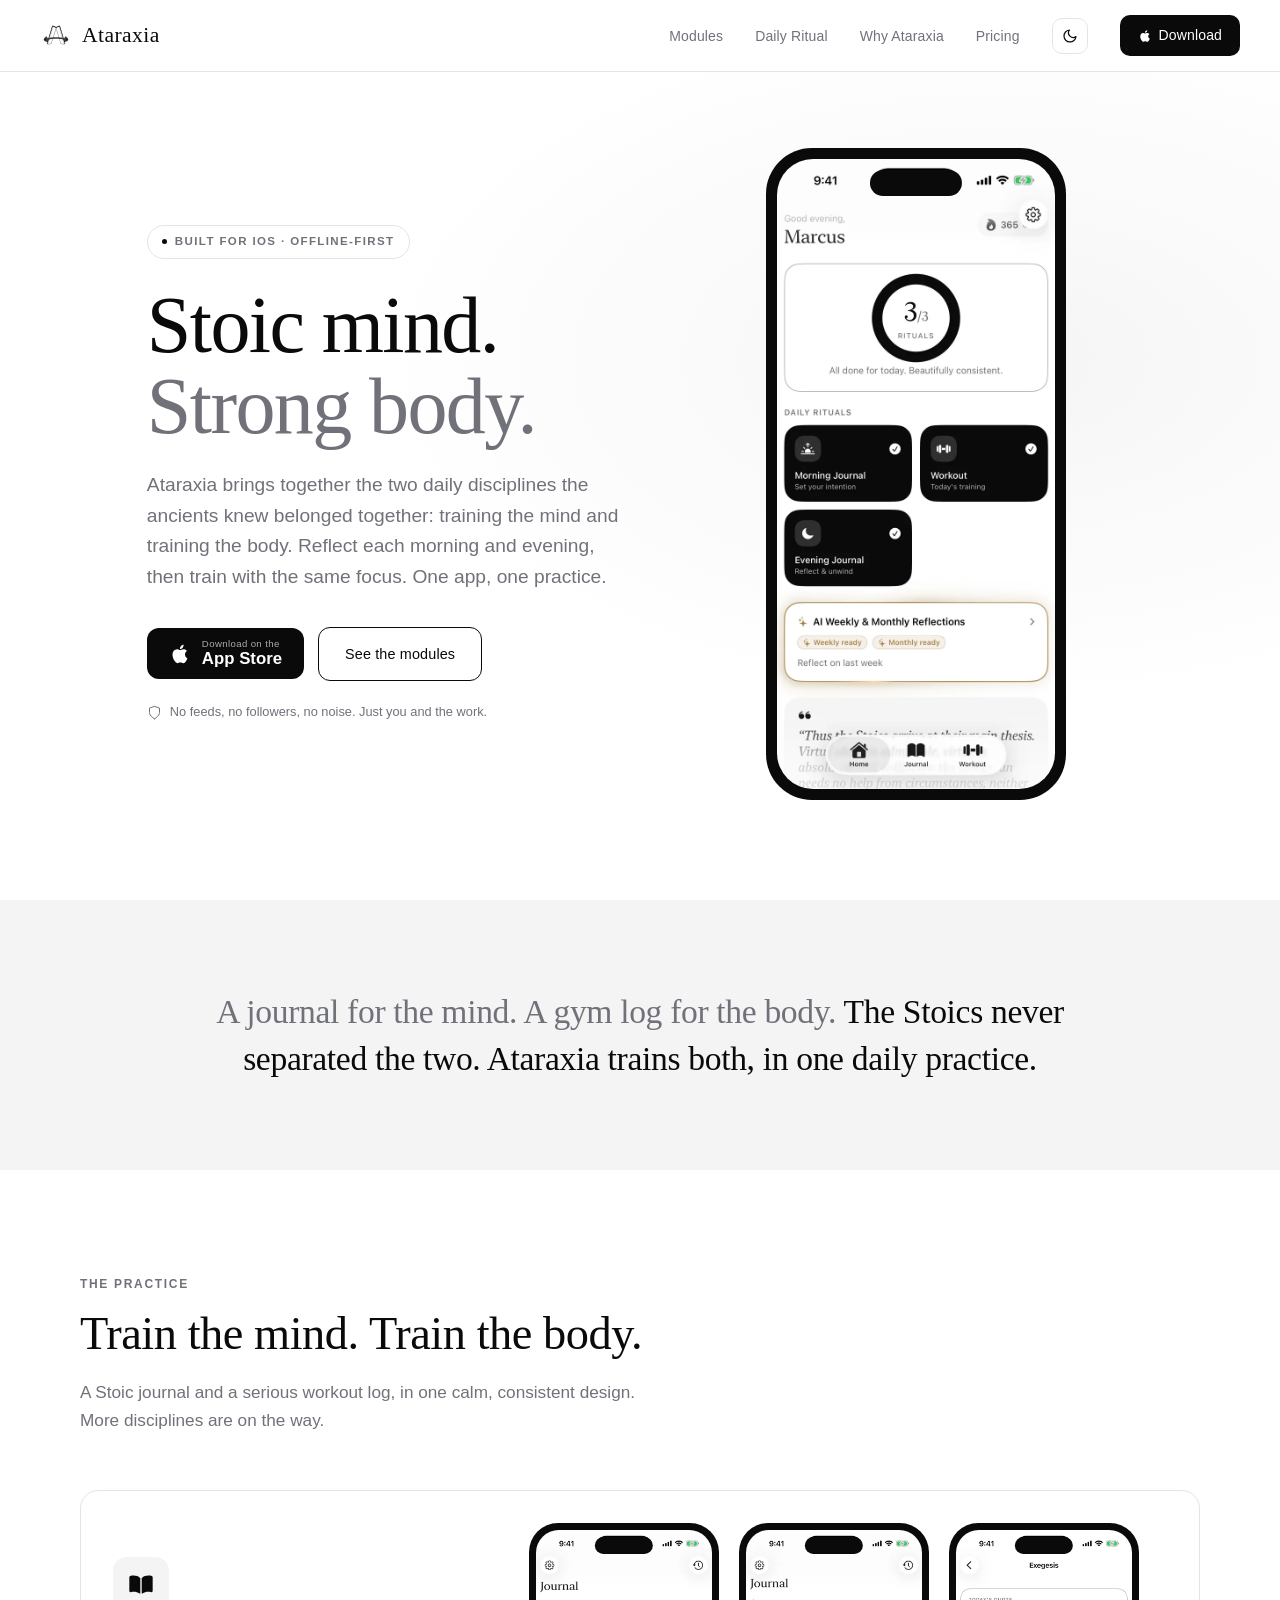
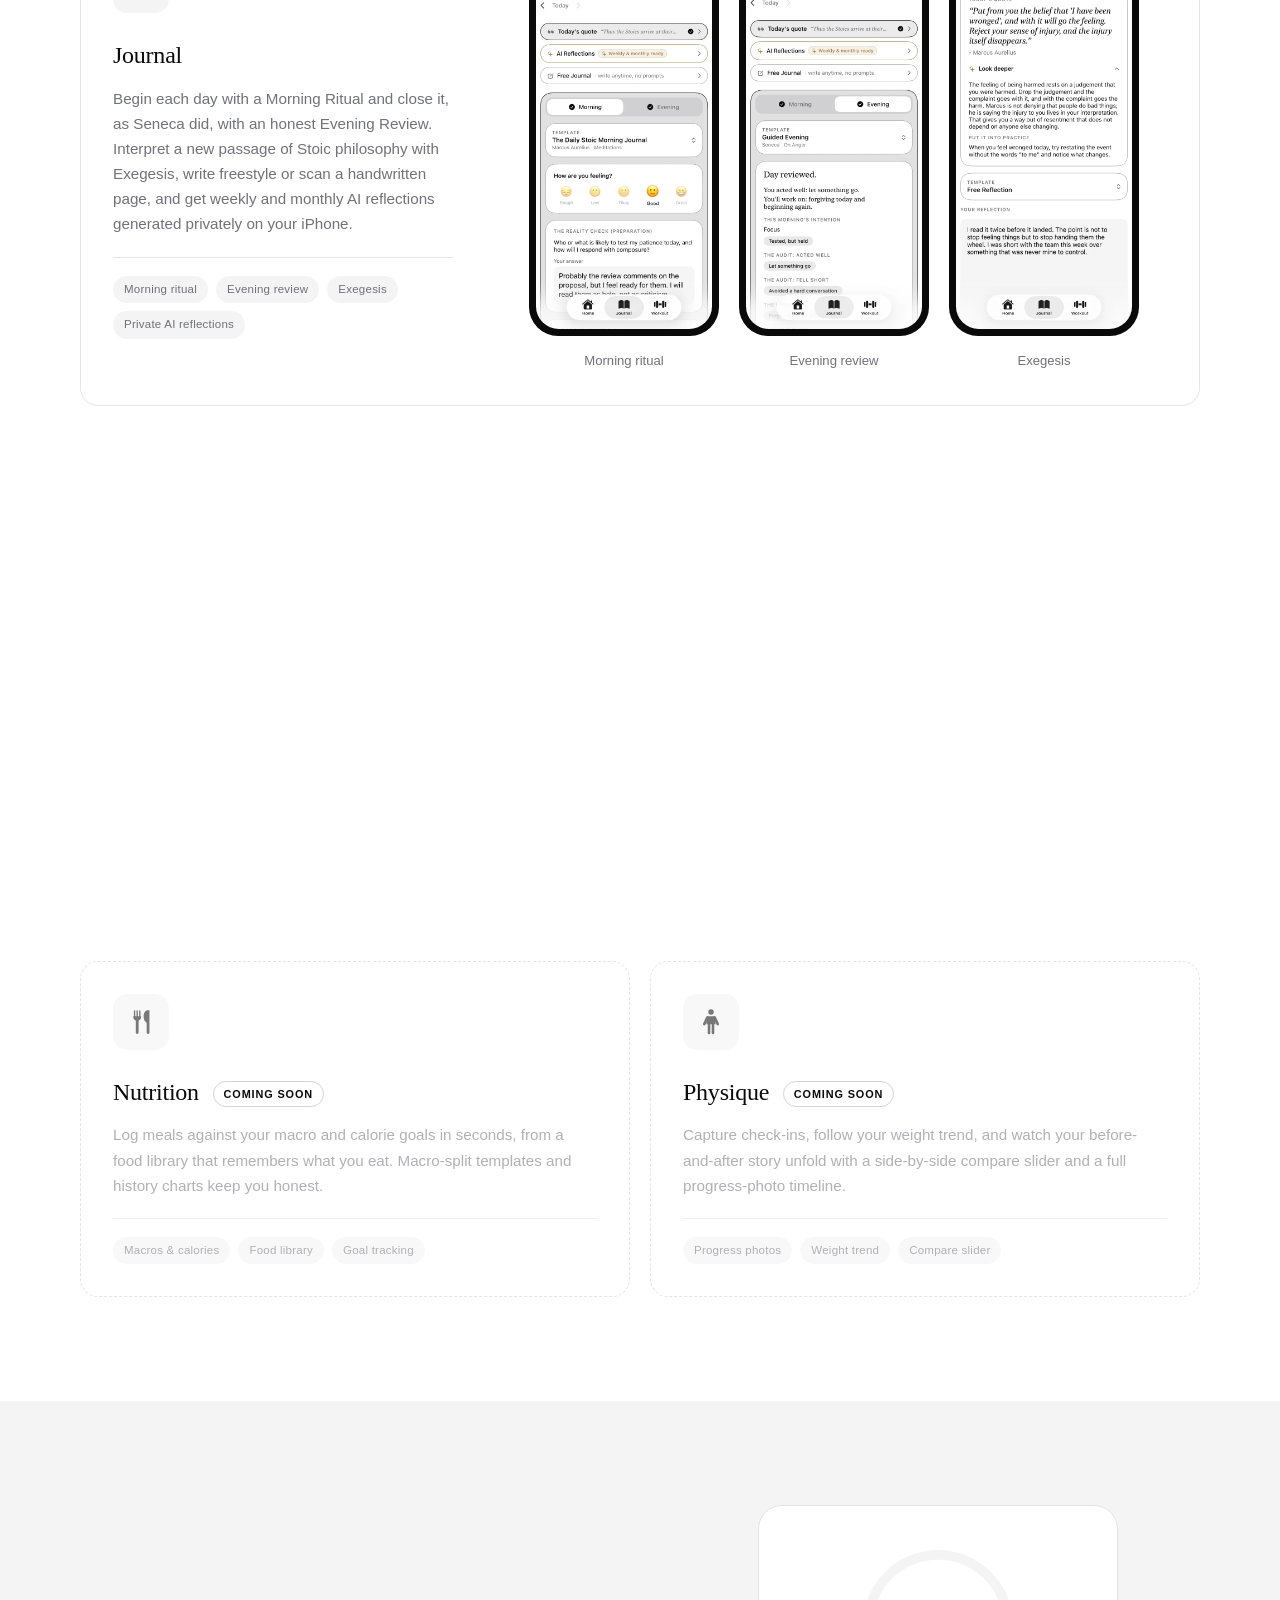
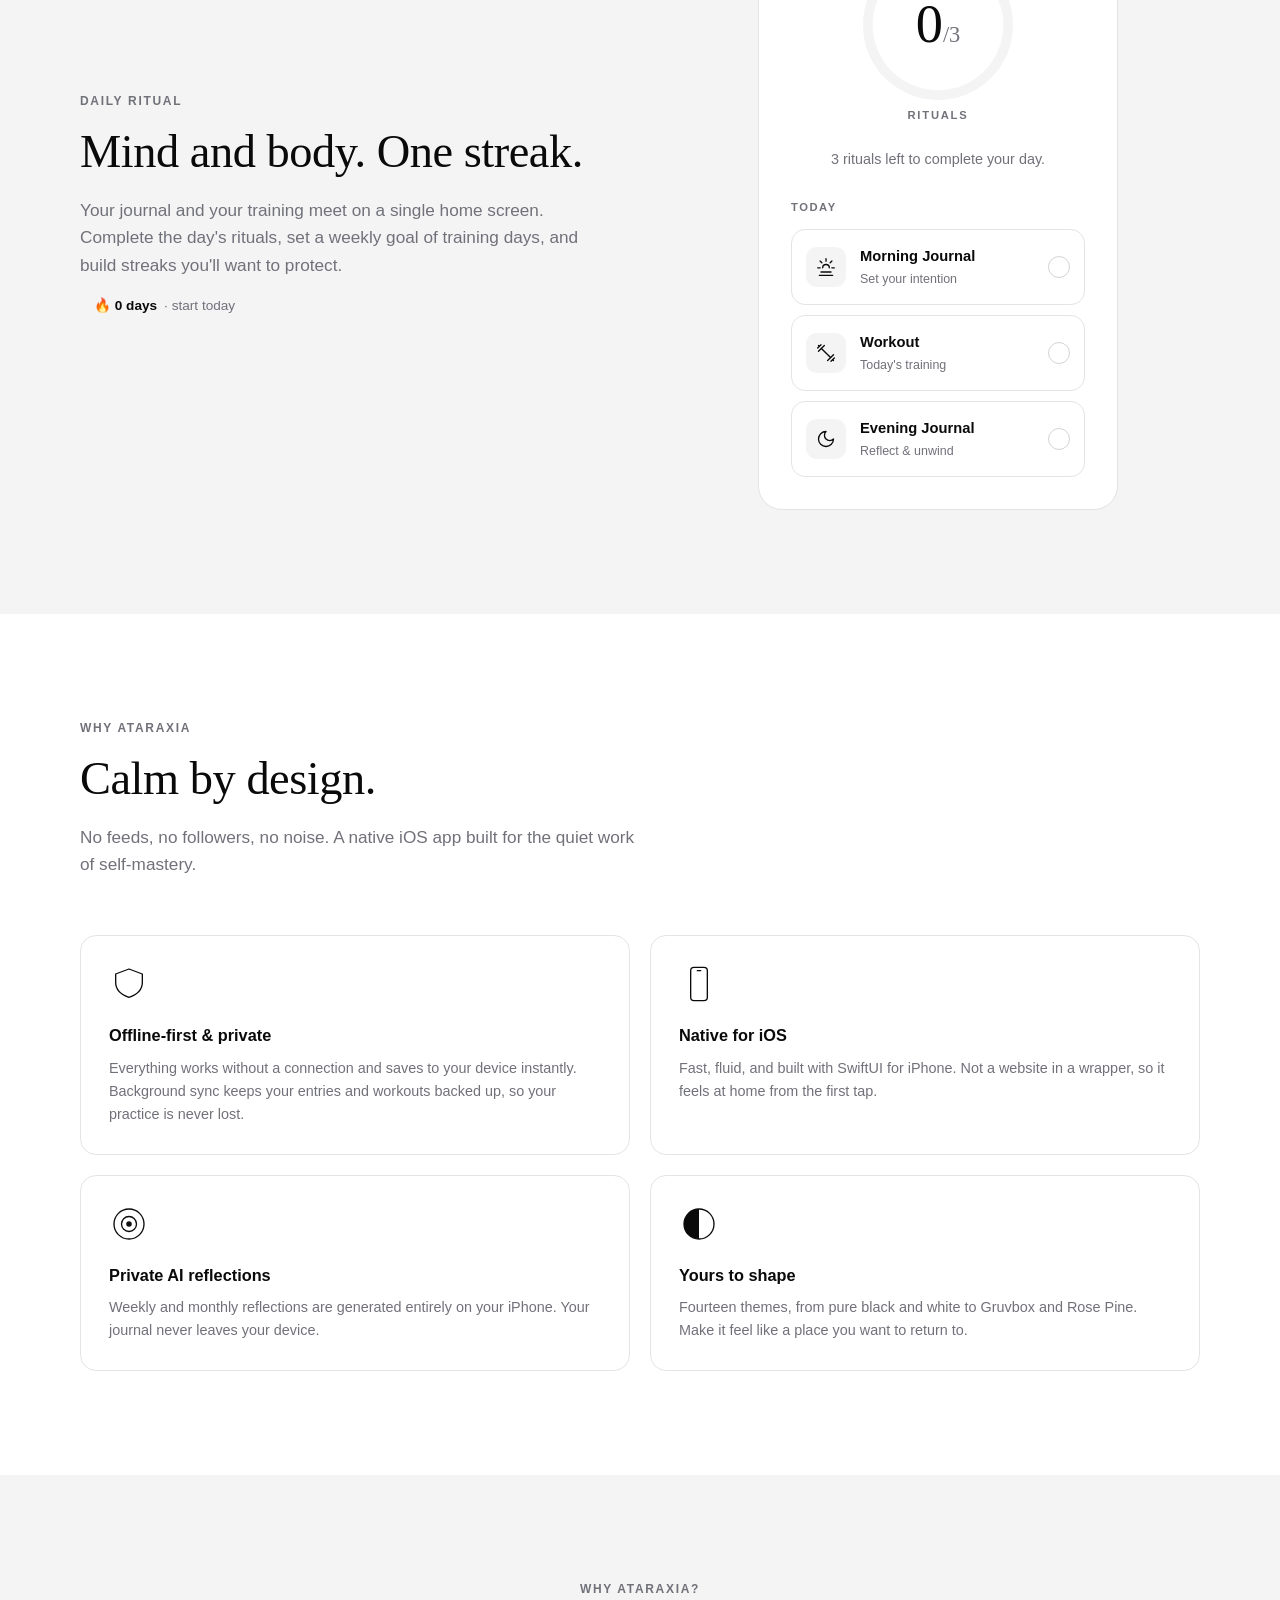
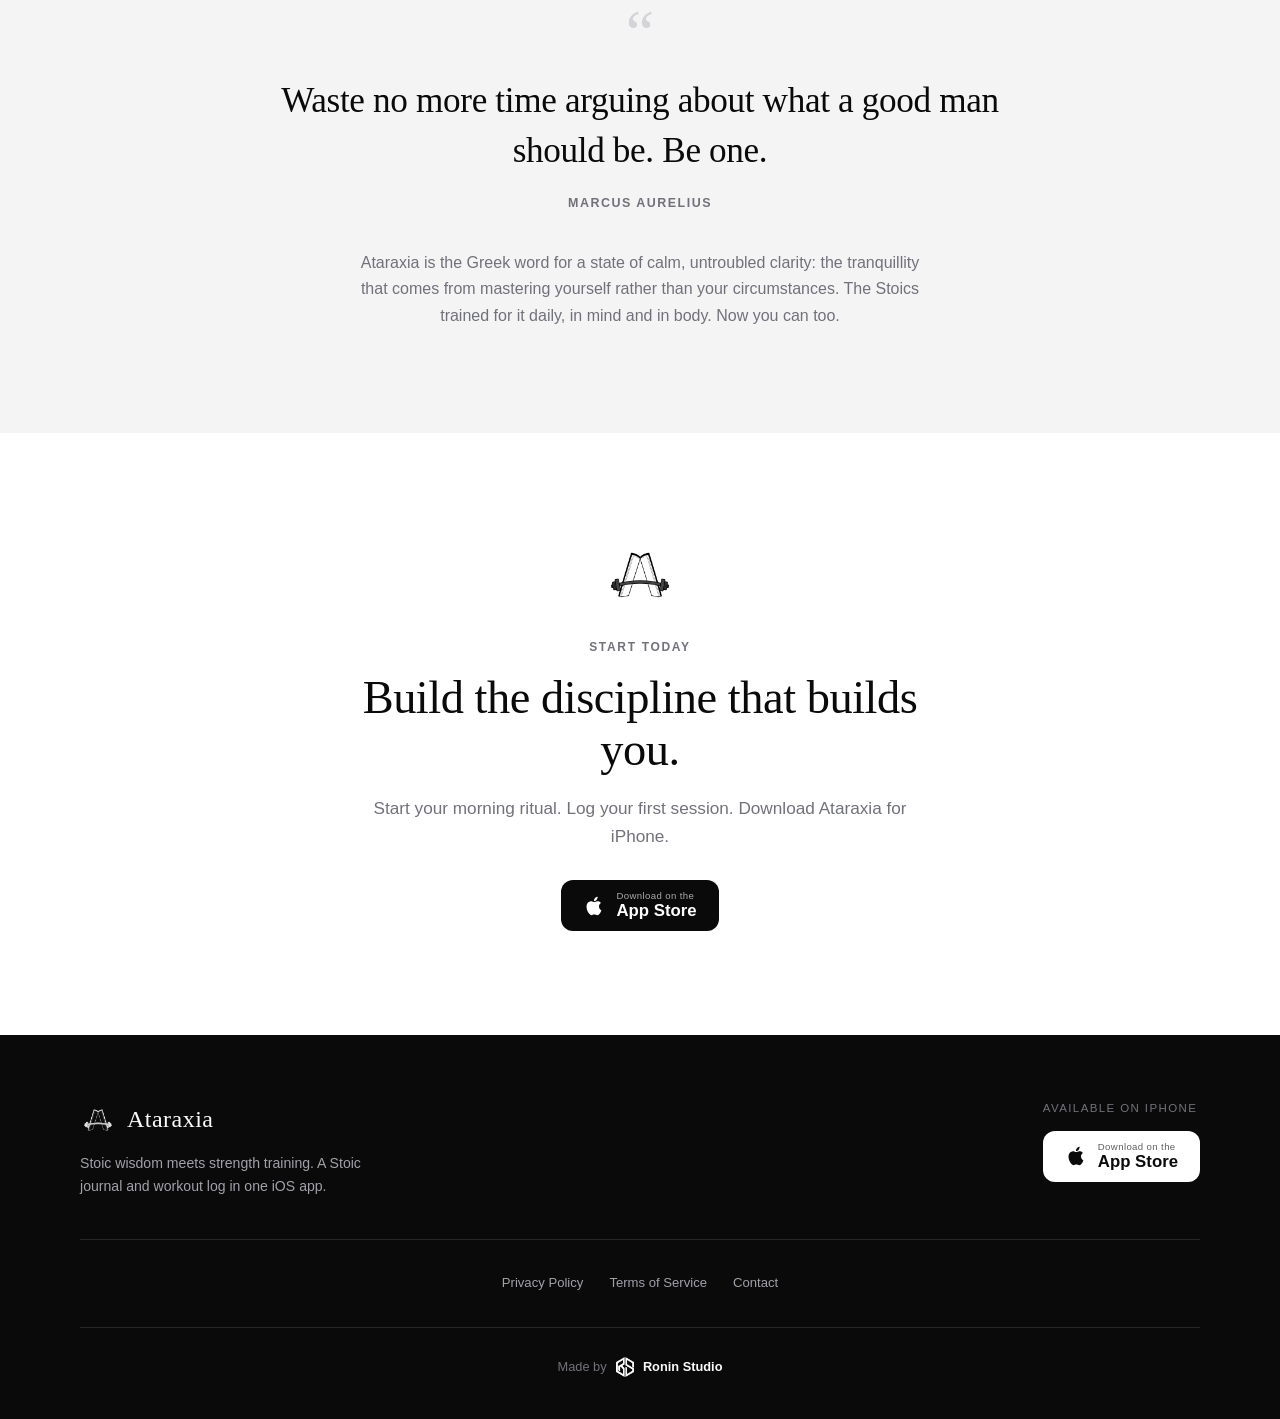
==== commit 6bcf2e5a: "feat: add dark theme, theme switcher and themed app screenshots Follow the system theme with a navba" ====
--- a/index.html
+++ b/index.html
@@ -3,48 +3,22 @@
 <head>
   <meta charset="UTF-8">
   <meta name="viewport" content="width=device-width, initial-scale=1.0">
-  <title>Ataraxia - Journal, Workout, Nutrition & Physique in one iOS app</title>
-  <meta name="description" content="Ataraxia unifies your journal, workouts, nutrition, and physique tracking into one calm daily ritual. Offline-first, ad-free, built for iOS.">
-  <meta name="keywords" content="wellness app, journal app, workout tracker, nutrition tracker, macro tracker, physique tracker, progress photos, iOS, habit, daily ritual, streak">
-  <meta property="og:title" content="Ataraxia - Four trackers. One ritual.">
-  <meta property="og:description" content="Journal, Workout, Nutrition, and Physique - unified into one calm daily practice. Offline-first, ad-free, built for iOS.">
+  <title>Ataraxia - Stoic Journal &amp; Workout Log for iPhone</title>
+  <meta name="description" content="Stoic wisdom meets strength training. Morning and evening Stoic journaling, private on-device AI reflections, and a workout log with RPE, PRs and progression. Offline-first, built for iOS.">
+  <meta name="keywords" content="stoic journal, stoicism, diary, workout log, gym, lifting, strength, RPE, reflection, mindfulness, Marcus Aurelius, Seneca, iOS">
+  <meta property="og:title" content="Ataraxia - Stoic mind. Strong body.">
+  <meta property="og:description" content="Stoic wisdom meets strength training. A Stoic journal and workout log in one iOS app. One app, one practice.">
   <meta property="og:type" content="website">
   <meta name="twitter:card" content="summary_large_image">
-  <meta name="twitter:title" content="Ataraxia - Four trackers. One ritual.">
-  <meta name="twitter:description" content="Journal, Workout, Nutrition, and Physique - unified into one calm daily practice. Built for iOS.">
+  <meta name="twitter:title" content="Ataraxia - Stoic mind. Strong body.">
+  <meta name="twitter:description" content="Stoic wisdom meets strength training. A Stoic journal and workout log in one iOS app.">
   <link rel="icon" type="image/png" href="assets/logo.png">
   <link rel="apple-touch-icon" href="assets/logo.png">
+  <script src="assets/theme.js"></script>
+  <link rel="stylesheet" href="assets/site.css">
   <style>
-    *, *::before, *::after { box-sizing: border-box; margin: 0; padding: 0; }
-
-    :root {
-      --bg:        #FFFFFF;
-      --fg:        #0A0A0A;
-      --card:      #FFFFFF;
-      --secondary: #F4F4F5;
-      --muted:     #71717A;
-      --border:    #E4E4E7;
-      --border-2:  #D4D4D8;
-      /* Dark (footer) */
-      --d-bg:      #0A0A0A;
-      --d-fg:      #FAFAFA;
-      --d-muted:   #A1A1AA;
-      --d-border:  #262626;
-      --serif:     ui-serif, Georgia, "Times New Roman", serif;
-      --sans:      -apple-system, BlinkMacSystemFont, "Segoe UI", Roboto, Helvetica, Arial, sans-serif;
-    }
-
-    html { scroll-behavior: smooth; }
-
-    body {
-      background: var(--bg);
-      color: var(--fg);
-      font-family: var(--sans);
-      font-size: 16px;
-      line-height: 1.7;
-      -webkit-font-smoothing: antialiased;
-      text-rendering: optimizeLegibility;
-    }
+    [data-theme="dark"] #cta .cta-logo { filter: invert(1); mix-blend-mode: screen; }
+    [data-theme="dark"] .phone { box-shadow: 0 0 0 1px var(--border-2); }
 
     /* ─── REVEAL ─── */
     .reveal {
@@ -57,114 +31,6 @@
       .reveal { opacity: 1; transform: none; transition: none; }
       html { scroll-behavior: auto; }
     }
-
-    /* ─── TYPOGRAPHY ─── */
-    h1, h2, h3 { font-family: var(--serif); color: var(--fg); font-weight: 400; }
-    .serif { font-family: var(--serif); }
-
-    /* ─── FOCUS ─── */
-    a:focus-visible, button:focus-visible {
-      outline: 2px solid var(--fg);
-      outline-offset: 2px;
-      border-radius: 4px;
-    }
-
-    /* ─── NAV ─── */
-    nav {
-      position: fixed;
-      top: 0; left: 0; right: 0;
-      z-index: 100;
-      display: flex;
-      align-items: center;
-      justify-content: space-between;
-      padding: 16px 40px;
-      height: 72px;
-      background: rgba(255, 255, 255, 0.92);
-      backdrop-filter: blur(12px);
-      -webkit-backdrop-filter: blur(12px);
-      border-bottom: 1px solid var(--border);
-    }
-    .nav-logo {
-      display: inline-flex;
-      align-items: center;
-      gap: 10px;
-      font-family: var(--serif);
-      font-size: 1.35rem;
-      letter-spacing: 0.02em;
-      color: var(--fg);
-      text-decoration: none;
-    }
-    .nav-logo img { width: 32px; height: 32px; display: block; }
-    .nav-links { display: flex; gap: 32px; list-style: none; align-items: center; }
-    .nav-links a {
-      color: var(--muted);
-      text-decoration: none;
-      font-size: 0.875rem;
-      font-weight: 500;
-      letter-spacing: 0.01em;
-      transition: color 0.2s;
-    }
-    .nav-links a:hover { color: var(--fg); }
-    .nav-download {
-      display: inline-flex;
-      align-items: center;
-      gap: 7px;
-      padding: 9px 18px;
-      background: var(--fg);
-      color: #fff !important;
-      border-radius: 10px;
-      font-size: 0.8rem;
-      font-weight: 600;
-      transition: background 0.2s, transform 0.15s;
-    }
-    .nav-download:hover { background: #262626; transform: translateY(-1px); }
-    .nav-download svg { width: 14px; height: 14px; }
-
-    /* ─── BUTTONS ─── */
-    .btn {
-      display: inline-flex;
-      align-items: center;
-      gap: 9px;
-      padding: 14px 26px;
-      border-radius: 12px;
-      font-family: var(--sans);
-      font-size: 0.9rem;
-      font-weight: 500;
-      letter-spacing: 0.01em;
-      text-decoration: none;
-      border: 1.5px solid transparent;
-      cursor: pointer;
-      transition: background 0.2s, border-color 0.2s, color 0.2s, transform 0.15s;
-    }
-    .btn:hover { transform: translateY(-1px); }
-    .btn-outline {
-      background: transparent;
-      color: var(--fg);
-      border-color: var(--fg);
-    }
-    .btn-outline:hover { background: var(--fg); color: var(--bg); }
-
-    /* App Store badge (monochrome recreation) */
-    .btn-appstore {
-      display: inline-flex;
-      align-items: center;
-      gap: 11px;
-      padding: 11px 22px;
-      background: var(--fg);
-      color: #fff;
-      border-radius: 12px;
-      text-decoration: none;
-      transition: background 0.2s, transform 0.15s;
-    }
-    .btn-appstore:hover { background: #262626; transform: translateY(-1px); }
-    .btn-appstore svg { width: 22px; height: 22px; flex-shrink: 0; }
-    .btn-appstore .as-text { display: flex; flex-direction: column; line-height: 1.1; text-align: left; }
-    .btn-appstore .as-small { font-size: 0.6rem; letter-spacing: 0.04em; color: #A1A1AA; }
-    .btn-appstore .as-big { font-family: var(--sans); font-size: 1.05rem; font-weight: 600; }
-    /* Inverted for dark footer */
-    .btn-appstore.invert { background: #fff; color: var(--fg); }
-    .btn-appstore.invert:hover { background: #F4F4F5; }
-    .btn-appstore.invert .as-small { color: var(--muted); }
 
     /* ─── SECTION SHARED ─── */
     section { padding: 104px 40px; }
@@ -200,7 +66,7 @@
       padding-top: 120px;
       padding-bottom: 72px;
       background:
-        radial-gradient(ellipse 70% 55% at 78% 40%, rgba(244, 244, 245, 0.9) 0%, transparent 70%),
+        radial-gradient(ellipse 70% 55% at 78% 40%, var(--glow) 0%, transparent 70%),
         var(--bg);
     }
     .hero-inner {
@@ -253,27 +119,29 @@
 
     /* ─── PHONE FRAME (real screenshot) ─── */
     .phone-wrap { display: flex; justify-content: center; align-items: center; position: relative; }
+    /* Frame proportions scale with --w so the same markup works at any size */
     .phone {
-      width: 300px;
-      aspect-ratio: 1206 / 2622;
+      --w: 300px;
+      width: var(--w);
+      aspect-ratio: 660 / 1434;
       background: #0A0A0A;
-      border-radius: 46px;
-      padding: 11px;
+      border-radius: calc(var(--w) * 0.153);
+      padding: calc(var(--w) * 0.037);
       position: relative;
     }
     .phone::before {
       content: '';
       position: absolute;
-      top: 22px; left: 50%;
+      top: calc(var(--w) * 0.073); left: 50%;
       transform: translateX(-50%);
-      width: 92px; height: 26px;
+      width: calc(var(--w) * 0.307); height: calc(var(--w) * 0.087);
       background: #0A0A0A;
-      border-radius: 14px;
+      border-radius: calc(var(--w) * 0.047);
       z-index: 3;
     }
     .phone-screen {
       width: 100%; height: 100%;
-      border-radius: 36px;
+      border-radius: calc(var(--w) * 0.12);
       overflow: hidden;
       background: #fff;
       display: block;
@@ -335,8 +203,43 @@
       border-radius: 999px;
       padding: 4px 11px;
     }
+    .module-card.soon { background: transparent; border-style: dashed; }
+    .module-card.soon .module-tile, .module-card.soon p, .module-card.soon .m-meta { opacity: 0.55; }
+    .soon-badge {
+      display: inline-block;
+      vertical-align: middle;
+      margin-left: 8px;
+      font-family: var(--sans);
+      font-size: 0.68rem;
+      font-weight: 600;
+      letter-spacing: 0.08em;
+      text-transform: uppercase;
+      color: var(--fg);
+      border: 1px solid var(--border-2);
+      border-radius: 999px;
+      padding: 3px 10px;
+    }
     @media (hover: hover) {
       .module-card:hover { border-color: var(--border-2); transform: translateY(-3px); }
+    }
+
+    /* Featured modules span the grid with screenshots beside the copy */
+    .module-card.featured {
+      grid-column: 1 / -1;
+      display: grid;
+      grid-template-columns: minmax(0, 340px) 1fr;
+      gap: 48px;
+      align-items: center;
+    }
+    .module-card.featured.reverse { grid-template-columns: 1fr minmax(0, 340px); }
+    .module-card.featured.reverse .module-copy { order: 2; }
+    .screens-row { display: flex; justify-content: center; gap: 20px; }
+    .shot { display: flex; flex-direction: column; align-items: center; gap: 14px; flex-shrink: 0; }
+    .shot figcaption { font-size: 0.82rem; color: var(--muted); }
+    .phone-sm { --w: 190px; }
+    @media (max-width: 1100px) {
+      .module-card.featured, .module-card.featured.reverse { grid-template-columns: 1fr; }
+      .module-card.featured.reverse .module-copy { order: 0; }
     }
 
     /* ─── RITUAL SECTION ─── */
@@ -403,7 +306,7 @@
       background: var(--fg); border-color: var(--fg);
       display: flex; align-items: center; justify-content: center;
     }
-    .ritual-row.done .rr-check svg { width: 12px; height: 12px; stroke: #fff; }
+    .ritual-row.done .rr-check svg { width: 12px; height: 12px; stroke: var(--bg); }
     .streak-pill {
       display: inline-flex; align-items: center; gap: 7px;
       background: var(--secondary);
@@ -461,54 +364,6 @@
     #cta .cta-logo { width: 76px; height: 76px; display: block; margin: 0 auto 24px; }
     #cta .section-title { max-width: 640px; margin-left: auto; margin-right: auto; }
     #cta .cta-row { display: flex; justify-content: center; gap: 14px; margin-top: 30px; flex-wrap: wrap; }
-
-    /* ─── FOOTER ─── */
-    footer {
-      background: var(--d-bg);
-      color: var(--d-muted);
-      padding: 64px 40px 40px;
-    }
-    .footer-inner { max-width: 1120px; margin: 0 auto; }
-    .footer-top {
-      display: flex;
-      justify-content: space-between;
-      align-items: flex-start;
-      gap: 48px;
-      padding-bottom: 40px;
-      border-bottom: 1px solid var(--d-border);
-      flex-wrap: wrap;
-    }
-    .footer-brand { max-width: 320px; }
-    .footer-logo { display: flex; align-items: center; gap: 11px; font-family: var(--serif); font-size: 1.5rem; color: var(--d-fg); letter-spacing: 0.02em; margin-bottom: 12px; }
-    .footer-logo img { width: 36px; height: 36px; display: block; filter: invert(1); mix-blend-mode: screen; }
-    .footer-brand p { font-size: 0.88rem; color: var(--d-muted); line-height: 1.65; }
-    .footer-cta { display: flex; flex-direction: column; gap: 12px; align-items: flex-start; }
-    .footer-cta .fc-label { font-size: 0.72rem; letter-spacing: 0.12em; text-transform: uppercase; color: #71717A; }
-    .footer-bottom {
-      display: flex;
-      justify-content: center;
-      align-items: center;
-      padding-top: 28px;
-      flex-wrap: wrap;
-      gap: 16px;
-    }
-    .footer-links { display: flex; gap: 26px; list-style: none; }
-    .footer-links a { font-size: 0.82rem; color: var(--d-muted); text-decoration: none; transition: color 0.2s; }
-    .footer-links a:hover { color: var(--d-fg); }
-    .footer-credit-row { text-align: center; margin-top: 32px; padding-top: 24px; border-top: 1px solid var(--d-border); }
-    .footer-credit {
-      display: inline-flex;
-      align-items: center;
-      gap: 9px;
-      font-size: 0.8rem;
-      color: #71717A;
-      text-decoration: none;
-      transition: color 0.2s;
-    }
-    .footer-credit img { height: 20px; width: auto; display: block; transition: transform 0.2s; }
-    .footer-credit strong { color: var(--d-fg); font-weight: 600; }
-    .footer-credit:hover { color: var(--d-muted); }
-    .footer-credit:hover img { transform: scale(1.08); }
 
     /* ─── RESPONSIVE ─── */
     @media (max-width: 900px) {
@@ -521,25 +376,31 @@
       .ritual-inner .ritual-copy { text-align: center; }
       .ritual-inner .ritual-copy .section-sub { margin-left: auto; margin-right: auto; }
       .ritual-inner .streak-pill { margin-left: auto; margin-right: auto; }
+      .screens-row {
+        justify-content: flex-start;
+        overflow-x: auto;
+        scroll-snap-type: x mandatory;
+        gap: 20px;
+        margin: 0 -32px;
+        padding: 0 32px 8px;
+      }
+      .shot { scroll-snap-align: center; }
+      /* Centres the row when it fits without clipping it when it scrolls */
+      .shot:first-child { margin-left: auto; }
+      .shot:last-child { margin-right: auto; }
     }
     @media (max-width: 768px) {
-      nav { padding: 14px 20px; }
-      .nav-links li:not(.nav-cta-item) { display: none; }
       section { padding: 72px 20px; }
       #problem { padding: 64px 20px; }
       .modules-grid { grid-template-columns: 1fr; }
       .why-grid { grid-template-columns: 1fr; }
       .section-head { margin-bottom: 40px; text-align: center; }
       .section-head .section-sub { margin-left: auto; margin-right: auto; }
-      footer { padding: 48px 20px 32px; }
-      .footer-top { flex-direction: column; }
-      .footer-bottom { flex-direction: column-reverse; text-align: center; }
-      .footer-links { justify-content: center; flex-wrap: wrap; }
     }
     @media (max-width: 420px) {
       .hero-cta { flex-direction: column; align-items: center; width: 100%; }
       .hero-cta .btn, .hero-cta .btn-appstore { width: 100%; justify-content: center; max-width: 300px; }
-      .phone { width: 260px; }
+      .phone:not(.phone-sm) { --w: 260px; }
     }
   </style>
 </head>
@@ -552,6 +413,10 @@
       <li><a href="#modules">Modules</a></li>
       <li><a href="#ritual">Daily Ritual</a></li>
       <li><a href="#why">Why Ataraxia</a></li>
+      <li class="nav-pricing-item"><a href="pricing.html">Pricing</a></li>
+      <li class="nav-theme-item">
+        <button class="theme-toggle" type="button" aria-label="Toggle dark mode"><svg class="only-light" viewBox="0 0 24 24" fill="none" stroke="currentColor" stroke-width="1.8" stroke-linecap="round" stroke-linejoin="round"><path d="M21 12.79A9 9 0 1 1 11.21 3 7 7 0 0 0 21 12.79z"/></svg><svg class="only-dark" viewBox="0 0 24 24" fill="none" stroke="currentColor" stroke-width="1.8" stroke-linecap="round"><circle cx="12" cy="12" r="4"/><path d="M12 2v2M12 20v2M4.93 4.93l1.41 1.41M17.66 17.66l1.41 1.41M2 12h2M20 12h2M4.93 19.07l1.41-1.41M17.66 6.34l1.41-1.41"/></svg></button>
+      </li>
       <li class="nav-cta-item">
         <a class="nav-download" href="#cta">
           <svg viewBox="0 0 24 24" fill="currentColor"><path d="M18.71 19.5c-.83 1.24-1.71 2.45-3.05 2.47-1.34.03-1.77-.79-3.29-.79-1.53 0-2 .77-3.27.82-1.31.05-2.3-1.32-3.14-2.53C4.25 17 2.94 12.45 4.7 9.39c.87-1.52 2.43-2.48 4.12-2.51 1.28-.02 2.5.87 3.29.87.78 0 2.26-1.07 3.8-.91.65.03 2.47.26 3.64 1.98-.09.06-2.17 1.28-2.15 3.81.03 3.02 2.65 4.03 2.68 4.04-.03.07-.42 1.44-1.38 2.83M13 3.5c.73-.83 1.94-1.46 2.94-1.5.13 1.17-.34 2.35-1.04 3.19-.69.85-1.83 1.51-2.95 1.42-.15-1.15.41-2.35 1.05-3.11z"/></svg>
@@ -567,8 +432,8 @@
       <div class="hero-inner">
         <div>
           <span class="hero-eyebrow"><span class="dot"></span>Built for iOS &middot; Offline-first</span>
-          <h1 class="hero-title reveal">Four trackers.<br><span class="line-2">One ritual.</span></h1>
-          <p class="hero-sub reveal">Ataraxia unifies your journal, workouts, nutrition, and physique into a single calm daily practice. No ads. No clutter. Just the discipline of showing up.</p>
+          <h1 class="hero-title reveal">Stoic mind.<br><span class="line-2">Strong body.</span></h1>
+          <p class="hero-sub reveal">Ataraxia brings together the two daily disciplines the ancients knew belonged together: training the mind and training the body. Reflect each morning and evening, then train with the same focus. One app, one practice.</p>
           <div class="hero-cta reveal">
             <a href="#cta" class="btn-appstore">
               <svg viewBox="0 0 24 24" fill="currentColor"><path d="M18.71 19.5c-.83 1.24-1.71 2.45-3.05 2.47-1.34.03-1.77-.79-3.29-.79-1.53 0-2 .77-3.27.82-1.31.05-2.3-1.32-3.14-2.53C4.25 17 2.94 12.45 4.7 9.39c.87-1.52 2.43-2.48 4.12-2.51 1.28-.02 2.5.87 3.29.87.78 0 2.26-1.07 3.8-.91.65.03 2.47.26 3.64 1.98-.09.06-2.17 1.28-2.15 3.81.03 3.02 2.65 4.03 2.68 4.04-.03.07-.42 1.44-1.38 2.83M13 3.5c.73-.83 1.94-1.46 2.94-1.5.13 1.17-.34 2.35-1.04 3.19-.69.85-1.83 1.51-2.95 1.42-.15-1.15.41-2.35 1.05-3.11z"/></svg>
@@ -578,14 +443,14 @@
           </div>
           <p class="hero-note reveal">
             <svg viewBox="0 0 24 24" fill="none" stroke="currentColor" stroke-width="1.6" stroke-linecap="round" stroke-linejoin="round"><path d="M12 22s8-4 8-10V5l-8-3-8 3v7c0 6 8 10 8 10z"/></svg>
-            Your data stays on your device. Nothing sold, nothing tracked.
+            No feeds, no followers, no noise. Just you and the work.
           </p>
         </div>
 
         <div class="phone-wrap reveal">
           <div class="phone">
             <div class="phone-screen">
-              <img src="assets/screenshots/dashboard.png" alt="Ataraxia dashboard showing daily rituals, a completion ring, and a streak counter" loading="eager" width="1206" height="2622">
+              <img class="only-light" src="assets/screenshots/dashboard-light.webp" alt="Ataraxia dashboard showing daily rituals, a completion ring, and a streak counter" loading="eager" width="660" height="1434"><img class="only-dark" src="assets/screenshots/dashboard-dark.webp" alt="Ataraxia dashboard showing daily rituals, a completion ring, and a streak counter" loading="eager" width="660" height="1434">
             </div>
           </div>
         </div>
@@ -596,7 +461,7 @@
   <!-- PROBLEM / REFRAME -->
   <section id="problem" class="alt-bg">
     <div class="problem-inner reveal">
-      <p><span class="muted">A workout app. A food tracker. A journal. A folder of progress photos.</span> Ataraxia is the one app that replaces all four, and ties them into a single daily ritual.</p>
+      <p><span class="muted">A journal for the mind. A gym log for the body.</span> The Stoics never separated the two. Ataraxia trains both, in one daily practice.</p>
     </div>
   </section>
 
@@ -604,46 +469,80 @@
   <section id="modules">
     <div class="container">
       <div class="section-head reveal">
-        <p class="section-label">Four modules</p>
-        <h2 class="section-title">Everything you track, in one place.</h2>
-        <p class="section-sub">Each module works on its own. Together, they replace the handful of apps you are already juggling, in one calm, consistent design.</p>
+        <p class="section-label">The practice</p>
+        <h2 class="section-title">Train the mind. Train the body.</h2>
+        <p class="section-sub">A Stoic journal and a serious workout log, in one calm, consistent design. More disciplines are on the way.</p>
       </div>
       <div class="modules-grid">
 
         <!-- Journal -->
-        <div class="module-card reveal">
-          <div class="module-tile">
-            <svg viewBox="0 0 24 24"><path d="M11.2 5.9C9.85 4.62 7.75 3.9 5.7 3.9c-1.05 0-2.05.14-3 .43-.42.13-.7.52-.7.96v11.9c0 .64.62 1.1 1.25.92.77-.22 1.6-.34 2.45-.34 1.9 0 3.68.55 5 1.5.4.29.7-.02.7-.5V5.9zM12.8 5.9C14.15 4.62 16.25 3.9 18.3 3.9c1.05 0 2.05.14 3 .43.42.13.7.52.7.96v11.9c0 .64-.62 1.1-1.25.92-.77-.22-1.6-.34-2.45-.34-1.9 0-3.68.55-5 1.5-.4.29-.7-.02-.7-.5V5.9z"/></svg>
-          </div>
-          <h3>Journal</h3>
-          <p>Set an intention each morning, unwind with an evening review, and sit with a daily Stoic reflection when you want perspective. Freestyle entries and a history calendar keep the thread going.</p>
-          <div class="m-meta">
-            <span class="m-chip">Morning ritual</span>
-            <span class="m-chip">Evening review</span>
-            <span class="m-chip">Daily reflection</span>
+        <div class="module-card featured reveal">
+          <div class="module-copy">
+            <div class="module-tile">
+              <svg viewBox="0 0 24 24"><path d="M11.2 5.9C9.85 4.62 7.75 3.9 5.7 3.9c-1.05 0-2.05.14-3 .43-.42.13-.7.52-.7.96v11.9c0 .64.62 1.1 1.25.92.77-.22 1.6-.34 2.45-.34 1.9 0 3.68.55 5 1.5.4.29.7-.02.7-.5V5.9zM12.8 5.9C14.15 4.62 16.25 3.9 18.3 3.9c1.05 0 2.05.14 3 .43.42.13.7.52.7.96v11.9c0 .64-.62 1.1-1.25.92-.77-.22-1.6-.34-2.45-.34-1.9 0-3.68.55-5 1.5-.4.29-.7-.02-.7-.5V5.9z"/></svg>
+            </div>
+            <h3>Journal</h3>
+            <p>Begin each day with a Morning Ritual and close it, as Seneca did, with an honest Evening Review. Interpret a new passage of Stoic philosophy with Exegesis, write freestyle or scan a handwritten page, and get weekly and monthly AI reflections generated privately on your iPhone.</p>
+            <div class="m-meta">
+              <span class="m-chip">Morning ritual</span>
+              <span class="m-chip">Evening review</span>
+              <span class="m-chip">Exegesis</span>
+              <span class="m-chip">Private AI reflections</span>
+            </div>
+          </div>
+          <div class="screens-row">
+            <figure class="shot">
+              <div class="phone phone-sm"><div class="phone-screen"><img class="only-light" src="assets/screenshots/morning-light.webp" alt="Morning journal with a mood check-in and a guided Stoic template" loading="lazy" width="660" height="1434"><img class="only-dark" src="assets/screenshots/morning-dark.webp" alt="Morning journal with a mood check-in and a guided Stoic template" loading="lazy" width="660" height="1434"></div></div>
+              <figcaption>Morning ritual</figcaption>
+            </figure>
+            <figure class="shot">
+              <div class="phone phone-sm"><div class="phone-screen"><img class="only-light" src="assets/screenshots/evening-light.webp" alt="Evening review summarising what went well and what fell short" loading="lazy" width="660" height="1434"><img class="only-dark" src="assets/screenshots/evening-dark.webp" alt="Evening review summarising what went well and what fell short" loading="lazy" width="660" height="1434"></div></div>
+              <figcaption>Evening review</figcaption>
+            </figure>
+            <figure class="shot">
+              <div class="phone phone-sm"><div class="phone-screen"><img class="only-light" src="assets/screenshots/exegesis-light.webp" alt="Exegesis screen interpreting a Marcus Aurelius passage" loading="lazy" width="660" height="1434"><img class="only-dark" src="assets/screenshots/exegesis-dark.webp" alt="Exegesis screen interpreting a Marcus Aurelius passage" loading="lazy" width="660" height="1434"></div></div>
+              <figcaption>Exegesis</figcaption>
+            </figure>
           </div>
         </div>
 
         <!-- Workout -->
-        <div class="module-card reveal">
-          <div class="module-tile">
-            <svg viewBox="0 0 24 24"><path d="M20.6 8.7h-1V7.3a1.15 1.15 0 0 0-1.15-1.15h-1.1A1.15 1.15 0 0 0 16.2 7.3v3.05H7.8V7.3a1.15 1.15 0 0 0-1.15-1.15h-1.1A1.15 1.15 0 0 0 4.4 7.3v1.4h-1a1.15 1.15 0 0 0-1.15 1.15v4.3A1.15 1.15 0 0 0 3.4 15.3h1v1.4a1.15 1.15 0 0 0 1.15 1.15h1.1A1.15 1.15 0 0 0 7.8 16.7v-3.05h8.4v3.05a1.15 1.15 0 0 0 1.15 1.15h1.1a1.15 1.15 0 0 0 1.15-1.15v-1.4h1a1.15 1.15 0 0 0 1.15-1.15v-4.3A1.15 1.15 0 0 0 20.6 8.7z"/></svg>
-          </div>
-          <h3>Workout</h3>
-          <p>Log every set, rep, and rest period, save reusable templates, and track personal records. Progression charts turn each session into a strength curve you can watch climb.</p>
-          <div class="m-meta">
-            <span class="m-chip">Sets, reps &amp; RPE</span>
-            <span class="m-chip">Personal records</span>
-            <span class="m-chip">Progression charts</span>
+        <div class="module-card featured reverse reveal">
+          <div class="module-copy">
+            <div class="module-tile">
+              <svg viewBox="0 0 24 24"><path d="M20.6 8.7h-1V7.3a1.15 1.15 0 0 0-1.15-1.15h-1.1A1.15 1.15 0 0 0 16.2 7.3v3.05H7.8V7.3a1.15 1.15 0 0 0-1.15-1.15h-1.1A1.15 1.15 0 0 0 4.4 7.3v1.4h-1a1.15 1.15 0 0 0-1.15 1.15v4.3A1.15 1.15 0 0 0 3.4 15.3h1v1.4a1.15 1.15 0 0 0 1.15 1.15h1.1A1.15 1.15 0 0 0 7.8 16.7v-3.05h8.4v3.05a1.15 1.15 0 0 0 1.15 1.15h1.1a1.15 1.15 0 0 0 1.15-1.15v-1.4h1a1.15 1.15 0 0 0 1.15-1.15v-4.3A1.15 1.15 0 0 0 20.6 8.7z"/></svg>
+            </div>
+            <h3>Workout</h3>
+            <p>Log sets, reps and weight quickly, with sets prefilled from your last session. Rate effort with RPE, follow every lift's estimated one-rep max, celebrate new PRs, and see where your work went with weekly volume and a muscle map.</p>
+            <div class="m-meta">
+              <span class="m-chip">Sets, reps &amp; RPE</span>
+              <span class="m-chip">Personal records</span>
+              <span class="m-chip">Strength Index</span>
+              <span class="m-chip">Muscle map</span>
+            </div>
+          </div>
+          <div class="screens-row">
+            <figure class="shot">
+              <div class="phone phone-sm"><div class="phone-screen"><img class="only-light" src="assets/screenshots/workout-session-light.webp" alt="Active workout session listing exercises with sets completed" loading="lazy" width="660" height="1434"><img class="only-dark" src="assets/screenshots/workout-session-dark.webp" alt="Active workout session listing exercises with sets completed" loading="lazy" width="660" height="1434"></div></div>
+              <figcaption>Live session</figcaption>
+            </figure>
+            <figure class="shot">
+              <div class="phone phone-sm"><div class="phone-screen"><img class="only-light" src="assets/screenshots/lift-progress-light.webp" alt="Barbell back squat progress with personal records and strength standards" loading="lazy" width="660" height="1434"><img class="only-dark" src="assets/screenshots/lift-progress-dark.webp" alt="Barbell back squat progress with personal records and strength standards" loading="lazy" width="660" height="1434"></div></div>
+              <figcaption>Lift progress</figcaption>
+            </figure>
+            <figure class="shot">
+              <div class="phone phone-sm"><div class="phone-screen"><img class="only-light" src="assets/screenshots/workout-progress-light.webp" alt="Workout progress with consistency heatmap, Strength Index and muscle map" loading="lazy" width="660" height="1434"><img class="only-dark" src="assets/screenshots/workout-progress-dark.webp" alt="Workout progress with consistency heatmap, Strength Index and muscle map" loading="lazy" width="660" height="1434"></div></div>
+              <figcaption>Progress overview</figcaption>
+            </figure>
           </div>
         </div>
 
         <!-- Nutrition -->
-        <div class="module-card reveal">
+        <div class="module-card soon reveal">
           <div class="module-tile">
             <svg viewBox="0 0 24 24"><rect x="5.9" y="2" width="1.15" height="6" rx="0.55"/><rect x="8.15" y="2" width="1.15" height="6" rx="0.55"/><rect x="10.4" y="2" width="1.15" height="6" rx="0.55"/><path d="M5.3 7h6.9v.7a3.35 3.35 0 0 1-2.25 3.16V21a1.2 1.2 0 0 1-2.4 0V10.86A3.35 3.35 0 0 1 5.3 7.7z"/><path d="M17.5 2c-1.8 0-3.25 2.4-3.25 5.35 0 2.6 1.12 4.76 2.6 5.24V21a1.2 1.2 0 0 0 2.4 0V2.02C18.66 2.01 18.08 2 17.5 2z"/></svg>
           </div>
-          <h3>Nutrition</h3>
+          <h3>Nutrition <span class="soon-badge">Coming soon</span></h3>
           <p>Log meals against your macro and calorie goals in seconds, from a food library that remembers what you eat. Macro-split templates and history charts keep you honest.</p>
           <div class="m-meta">
             <span class="m-chip">Macros &amp; calories</span>
@@ -653,11 +552,11 @@
         </div>
 
         <!-- Physique -->
-        <div class="module-card reveal">
+        <div class="module-card soon reveal">
           <div class="module-tile">
-            <svg viewBox="0 0 24 24"><circle cx="12" cy="3.6" r="2.1"/><path d="M12 6.6c-.75 0-1.4.48-1.62 1.2L9.2 11.3 4.5 12.75a1.05 1.05 0 0 0 .62 2l4.05-1.25-.72 2.35-2.4 5.05a1.1 1.1 0 0 0 1.98.94L10.9 16.6l1.1-2.6 1.1 2.6 2.87 5.24a1.1 1.1 0 0 0 1.98-.94l-2.4-5.05-.72-2.35 4.05 1.25a1.05 1.05 0 0 0 .62-2L14.8 11.3l-1.18-3.5A1.72 1.72 0 0 0 12 6.6z"/></svg>
-          </div>
-          <h3>Physique</h3>
+            <svg viewBox="0 0 24 24"><circle cx="12" cy="3.4" r="2.3"/><path d="M9.7 7h4.6a1.6 1.6 0 0 1 1.6 1.6V14H8.1V8.6A1.6 1.6 0 0 1 9.7 7z"/><g fill="none" stroke="var(--fg)" stroke-width="2.2" stroke-linecap="round"><path d="M8.9 8 6.2 13.8"/><path d="M15.1 8l2.7 5.8"/><path d="M10.3 13.5v8"/><path d="M13.7 13.5v8"/></g></svg>
+          </div>
+          <h3>Physique <span class="soon-badge">Coming soon</span></h3>
           <p>Capture check-ins, follow your weight trend, and watch your before-and-after story unfold with a side-by-side compare slider and a full progress-photo timeline.</p>
           <div class="m-meta">
             <span class="m-chip">Progress photos</span>
@@ -676,8 +575,8 @@
       <div class="ritual-inner">
         <div class="ritual-copy reveal">
           <p class="section-label">Daily ritual</p>
-          <h2 class="section-title">Four practices. One streak.</h2>
-          <p class="section-sub">Ataraxia ties the modules together on a single home screen. Complete the day's rituals, keep your streak alive, and let quiet consistency do the work that motivation cannot.</p>
+          <h2 class="section-title">Mind and body. One streak.</h2>
+          <p class="section-sub">Your journal and your training meet on a single home screen. Complete the day's rituals, set a weekly goal of training days, and build streaks you'll want to protect.</p>
           <div class="streak-pill">
 
             🔥 0 days <span class="muted">&middot; start today</span>
@@ -731,7 +630,7 @@
       <div class="section-head reveal">
         <p class="section-label">Why Ataraxia</p>
         <h2 class="section-title">Calm by design.</h2>
-        <p class="section-sub">Built as a native iOS app for people who want to track their life without an app tracking them back.</p>
+        <p class="section-sub">No feeds, no followers, no noise. A native iOS app built for the quiet work of self-mastery.</p>
       </div>
       <div class="why-grid">
         <div class="why-card reveal">
@@ -739,7 +638,7 @@
             <svg viewBox="0 0 48 48" fill="none" stroke="currentColor" stroke-width="1.6" stroke-linecap="round" stroke-linejoin="round"><path d="M24 6 8 12v10c0 9 6.8 15 16 18 9.2-3 16-9 16-18V12L24 6z"/></svg>
           </div>
           <h4>Offline-first &amp; private</h4>
-          <p>Every entry lives locally on your device and syncs quietly in the background. No ads, no tracking, nothing sold.</p>
+          <p>Everything works without a connection and saves to your device instantly. Background sync keeps your entries and workouts backed up, so your practice is never lost.</p>
         </div>
         <div class="why-card reveal">
           <div class="why-icon">
@@ -752,8 +651,8 @@
           <div class="why-icon">
             <svg viewBox="0 0 48 48" fill="none" stroke="currentColor" stroke-width="1.6" stroke-linecap="round" stroke-linejoin="round"><circle cx="24" cy="24" r="18"/><circle cx="24" cy="24" r="9"/><circle cx="24" cy="24" r="2.5" fill="currentColor"/></svg>
           </div>
-          <h4>One focused system</h4>
-          <p>Four modules that share one language and one home screen, so tracking your whole self never means switching context.</p>
+          <h4>Private AI reflections</h4>
+          <p>Weekly and monthly reflections are generated entirely on your iPhone. Your journal never leaves your device.</p>
         </div>
         <div class="why-card reveal">
           <div class="why-icon">
@@ -769,11 +668,11 @@
   <!-- REFLECTION / STOIC THREAD -->
   <section id="reflect" class="alt-bg">
     <div class="reflect-inner reveal">
-      <p class="section-label">A daily pause</p>
+      <p class="section-label">Why Ataraxia?</p>
       <div class="reflect-mark">&ldquo;</div>
-      <p class="reflect-quote">You have power over your mind, not outside events. Realize this, and you will find strength.</p>
+      <p class="reflect-quote">Waste no more time arguing about what a good man should be. Be one.</p>
       <p class="reflect-attr">Marcus Aurelius</p>
-      <p class="reflect-note">Ataraxia is the ancient word for tranquility. Each day opens with a quote from Marcus Aurelius, Seneca, or Epictetus. Reflect on it, or simply carry it with you.</p>
+      <p class="reflect-note">Ataraxia is the Greek word for a state of calm, untroubled clarity: the tranquillity that comes from mastering yourself rather than your circumstances. The Stoics trained for it daily, in mind and in body. Now you can too.</p>
     </div>
   </section>
 
@@ -782,8 +681,8 @@
     <div class="container reveal">
       <img class="cta-logo" src="assets/logo.png" alt="Ataraxia">
       <p class="section-label" style="text-align:center;">Start today</p>
-      <h2 class="section-title">Begin your daily ritual.</h2>
-      <p class="section-sub" style="margin: 0 auto; text-align:center;">Journal, train, eat, and track your progress, all in one calm iOS app. Download Ataraxia and complete your first ritual tonight.</p>
+      <h2 class="section-title">Build the discipline that builds you.</h2>
+      <p class="section-sub" style="margin: 0 auto; text-align:center;">Start your morning ritual. Log your first session. Download Ataraxia for iPhone.</p>
       <div class="cta-row">
         <a href="#" class="btn-appstore">
           <svg viewBox="0 0 24 24" fill="currentColor"><path d="M18.71 19.5c-.83 1.24-1.71 2.45-3.05 2.47-1.34.03-1.77-.79-3.29-.79-1.53 0-2 .77-3.27.82-1.31.05-2.3-1.32-3.14-2.53C4.25 17 2.94 12.45 4.7 9.39c.87-1.52 2.43-2.48 4.12-2.51 1.28-.02 2.5.87 3.29.87.78 0 2.26-1.07 3.8-.91.65.03 2.47.26 3.64 1.98-.09.06-2.17 1.28-2.15 3.81.03 3.02 2.65 4.03 2.68 4.04-.03.07-.42 1.44-1.38 2.83M13 3.5c.73-.83 1.94-1.46 2.94-1.5.13 1.17-.34 2.35-1.04 3.19-.69.85-1.83 1.51-2.95 1.42-.15-1.15.41-2.35 1.05-3.11z"/></svg>
@@ -799,7 +698,7 @@
       <div class="footer-top">
         <div class="footer-brand">
           <div class="footer-logo"><img src="assets/logo.png" alt="">Ataraxia</div>
-          <p>One calm daily ritual for the whole self. Journal, workout, nutrition, and physique, unified in a single iOS app.</p>
+          <p>Stoic wisdom meets strength training. A Stoic journal and workout log in one iOS app.</p>
         </div>
         <div class="footer-cta">
           <span class="fc-label">Available on iPhone</span>
@@ -811,9 +710,9 @@
       </div>
       <div class="footer-bottom">
         <ul class="footer-links">
-          <li><a href="#">Privacy Policy</a></li>
-          <li><a href="#">Terms of Service</a></li>
-          <li><a href="#">Contact</a></li>
+          <li><a href="privacy.html">Privacy Policy</a></li>
+          <li><a href="terms.html">Terms of Service</a></li>
+          <li><a href="mailto:hello@roninstudio.com.au">Contact</a></li>
         </ul>
       </div>
       <div class="footer-credit-row">
--- a/assets/site.css
+++ b/assets/site.css
@@ -0,0 +1,239 @@
+*, *::before, *::after { box-sizing: border-box; margin: 0; padding: 0; }
+
+:root {
+  --bg:        #FFFFFF;
+  --fg:        #0A0A0A;
+  --card:      #FFFFFF;
+  --secondary: #F4F4F5;
+  --muted:     #71717A;
+  --border:    #E4E4E7;
+  --border-2:  #D4D4D8;
+  --fg-hover:  #262626;
+  --nav-bg:    rgba(255, 255, 255, 0.92);
+  --glow:      rgba(244, 244, 245, 0.9);
+  --pro:       #A8844A;
+  --pro-fg:    #0A0A0A;
+  /* Dark (footer) */
+  --d-bg:      #0A0A0A;
+  --d-fg:      #FAFAFA;
+  --d-muted:   #A1A1AA;
+  --d-border:  #262626;
+  --serif:     ui-serif, Georgia, "Times New Roman", serif;
+  --sans:      -apple-system, BlinkMacSystemFont, "Segoe UI", Roboto, Helvetica, Arial, sans-serif;
+  color-scheme: light;
+}
+
+:root[data-theme="dark"] {
+  --bg:        #0A0A0A;
+  --fg:        #FAFAFA;
+  --card:      #111113;
+  --secondary: #18181B;
+  --muted:     #A1A1AA;
+  --border:    #27272A;
+  --border-2:  #3F3F46;
+  --fg-hover:  #D4D4D8;
+  --nav-bg:    rgba(10, 10, 10, 0.85);
+  --glow:      rgba(39, 39, 42, 0.6);
+  --pro:       #D4B06A;
+  --pro-fg:    #000000;
+  color-scheme: dark;
+}
+/* Logo artwork is black on white; invert it and drop the white box */
+[data-theme="dark"] .nav-logo img { filter: invert(1); mix-blend-mode: screen; }
+[data-theme="dark"] footer { border-top: 1px solid var(--d-border); }
+
+:root:not([data-theme="dark"]) .only-dark, [data-theme="dark"] .only-light { display: none; }
+
+html { scroll-behavior: smooth; }
+
+body {
+  background: var(--bg);
+  color: var(--fg);
+  font-family: var(--sans);
+  font-size: 16px;
+  line-height: 1.7;
+  -webkit-font-smoothing: antialiased;
+  text-rendering: optimizeLegibility;
+}
+
+/* ─── TYPOGRAPHY ─── */
+h1, h2, h3 { font-family: var(--serif); color: var(--fg); font-weight: 400; }
+.serif { font-family: var(--serif); }
+
+/* ─── FOCUS ─── */
+a:focus-visible, button:focus-visible {
+  outline: 2px solid var(--fg);
+  outline-offset: 2px;
+  border-radius: 4px;
+}
+
+/* ─── NAV ─── */
+nav {
+  position: fixed;
+  top: 0; left: 0; right: 0;
+  z-index: 100;
+  display: flex;
+  align-items: center;
+  justify-content: space-between;
+  padding: 16px 40px;
+  height: 72px;
+  background: var(--nav-bg);
+  backdrop-filter: blur(12px);
+  -webkit-backdrop-filter: blur(12px);
+  border-bottom: 1px solid var(--border);
+}
+.nav-logo {
+  display: inline-flex;
+  align-items: center;
+  gap: 10px;
+  font-family: var(--serif);
+  font-size: 1.35rem;
+  letter-spacing: 0.02em;
+  color: var(--fg);
+  text-decoration: none;
+}
+.nav-logo img { width: 32px; height: 32px; display: block; }
+.nav-links { display: flex; gap: 32px; list-style: none; align-items: center; }
+.nav-links a {
+  color: var(--muted);
+  text-decoration: none;
+  font-size: 0.875rem;
+  font-weight: 500;
+  letter-spacing: 0.01em;
+  transition: color 0.2s;
+}
+.nav-links a:hover, .nav-links a[aria-current="page"] { color: var(--fg); }
+.nav-download {
+  display: inline-flex;
+  align-items: center;
+  gap: 7px;
+  padding: 9px 18px;
+  background: var(--fg);
+  color: var(--bg) !important;
+  border-radius: 10px;
+  font-size: 0.8rem;
+  font-weight: 600;
+  transition: background 0.2s, transform 0.15s;
+}
+.nav-download:hover { background: var(--fg-hover); transform: translateY(-1px); }
+.nav-download svg { width: 14px; height: 14px; }
+.theme-toggle {
+  display: flex;
+  align-items: center;
+  justify-content: center;
+  width: 36px; height: 36px;
+  border-radius: 10px;
+  border: 1px solid var(--border);
+  background: transparent;
+  color: var(--fg);
+  cursor: pointer;
+  transition: border-color 0.2s;
+}
+.theme-toggle:hover { border-color: var(--border-2); }
+.theme-toggle svg { width: 16px; height: 16px; }
+
+/* ─── BUTTONS ─── */
+.btn {
+  display: inline-flex;
+  align-items: center;
+  gap: 9px;
+  padding: 14px 26px;
+  border-radius: 12px;
+  font-family: var(--sans);
+  font-size: 0.9rem;
+  font-weight: 500;
+  letter-spacing: 0.01em;
+  text-decoration: none;
+  border: 1.5px solid transparent;
+  cursor: pointer;
+  transition: background 0.2s, border-color 0.2s, color 0.2s, transform 0.15s;
+}
+.btn:hover { transform: translateY(-1px); }
+.btn-outline {
+  background: transparent;
+  color: var(--fg);
+  border-color: var(--fg);
+}
+.btn-outline:hover { background: var(--fg); color: var(--bg); }
+
+/* App Store badge (monochrome recreation) */
+.btn-appstore {
+  display: inline-flex;
+  align-items: center;
+  gap: 11px;
+  padding: 11px 22px;
+  background: var(--fg);
+  color: var(--bg);
+  border-radius: 12px;
+  text-decoration: none;
+  transition: background 0.2s, transform 0.15s;
+}
+.btn-appstore:hover { background: var(--fg-hover); transform: translateY(-1px); }
+.btn-appstore svg { width: 22px; height: 22px; flex-shrink: 0; }
+.btn-appstore .as-text { display: flex; flex-direction: column; line-height: 1.1; text-align: left; }
+.btn-appstore .as-small { font-size: 0.6rem; letter-spacing: 0.04em; opacity: 0.65; }
+.btn-appstore .as-big { font-family: var(--sans); font-size: 1.05rem; font-weight: 600; }
+/* Inverted for dark footer */
+.btn-appstore.invert { background: #fff; color: #0A0A0A; }
+.btn-appstore.invert:hover { background: #F4F4F5; }
+
+/* ─── FOOTER ─── */
+footer {
+  background: var(--d-bg);
+  color: var(--d-muted);
+  padding: 64px 40px 40px;
+}
+.footer-inner { max-width: 1120px; margin: 0 auto; }
+.footer-top {
+  display: flex;
+  justify-content: space-between;
+  align-items: flex-start;
+  gap: 48px;
+  padding-bottom: 40px;
+  border-bottom: 1px solid var(--d-border);
+  flex-wrap: wrap;
+}
+.footer-brand { max-width: 320px; }
+.footer-logo { display: flex; align-items: center; gap: 11px; font-family: var(--serif); font-size: 1.5rem; color: var(--d-fg); letter-spacing: 0.02em; margin-bottom: 12px; }
+.footer-logo img { width: 36px; height: 36px; display: block; filter: invert(1); mix-blend-mode: screen; }
+.footer-brand p { font-size: 0.88rem; color: var(--d-muted); line-height: 1.65; }
+.footer-cta { display: flex; flex-direction: column; gap: 12px; align-items: flex-start; }
+.footer-cta .fc-label { font-size: 0.72rem; letter-spacing: 0.12em; text-transform: uppercase; color: #71717A; }
+.footer-bottom {
+  display: flex;
+  justify-content: center;
+  align-items: center;
+  padding-top: 28px;
+  flex-wrap: wrap;
+  gap: 16px;
+}
+.footer-links { display: flex; gap: 26px; list-style: none; }
+.footer-links a { font-size: 0.82rem; color: var(--d-muted); text-decoration: none; transition: color 0.2s; }
+.footer-links a:hover { color: var(--d-fg); }
+.footer-credit-row { text-align: center; margin-top: 32px; padding-top: 24px; border-top: 1px solid var(--d-border); }
+.footer-credit {
+  display: inline-flex;
+  align-items: center;
+  gap: 9px;
+  font-size: 0.8rem;
+  color: #71717A;
+  text-decoration: none;
+  transition: color 0.2s;
+}
+.footer-credit img { height: 20px; width: auto; display: block; transition: transform 0.2s; }
+.footer-credit strong { color: var(--d-fg); font-weight: 600; }
+.footer-credit:hover { color: var(--d-muted); }
+.footer-credit:hover img { transform: scale(1.08); }
+
+@media (max-width: 768px) {
+  nav { padding: 14px 20px; }
+  .nav-links { gap: 12px; }
+  .nav-links li:not(.nav-cta-item):not(.nav-theme-item):not(.nav-pricing-item) { display: none; }
+  footer { padding: 48px 20px 32px; }
+  .footer-top { flex-direction: column; }
+  .footer-bottom { flex-direction: column-reverse; text-align: center; }
+  .footer-links { justify-content: center; flex-wrap: wrap; }
+}
+@media (max-width: 420px) {
+  .nav-links { gap: 10px; }
+}
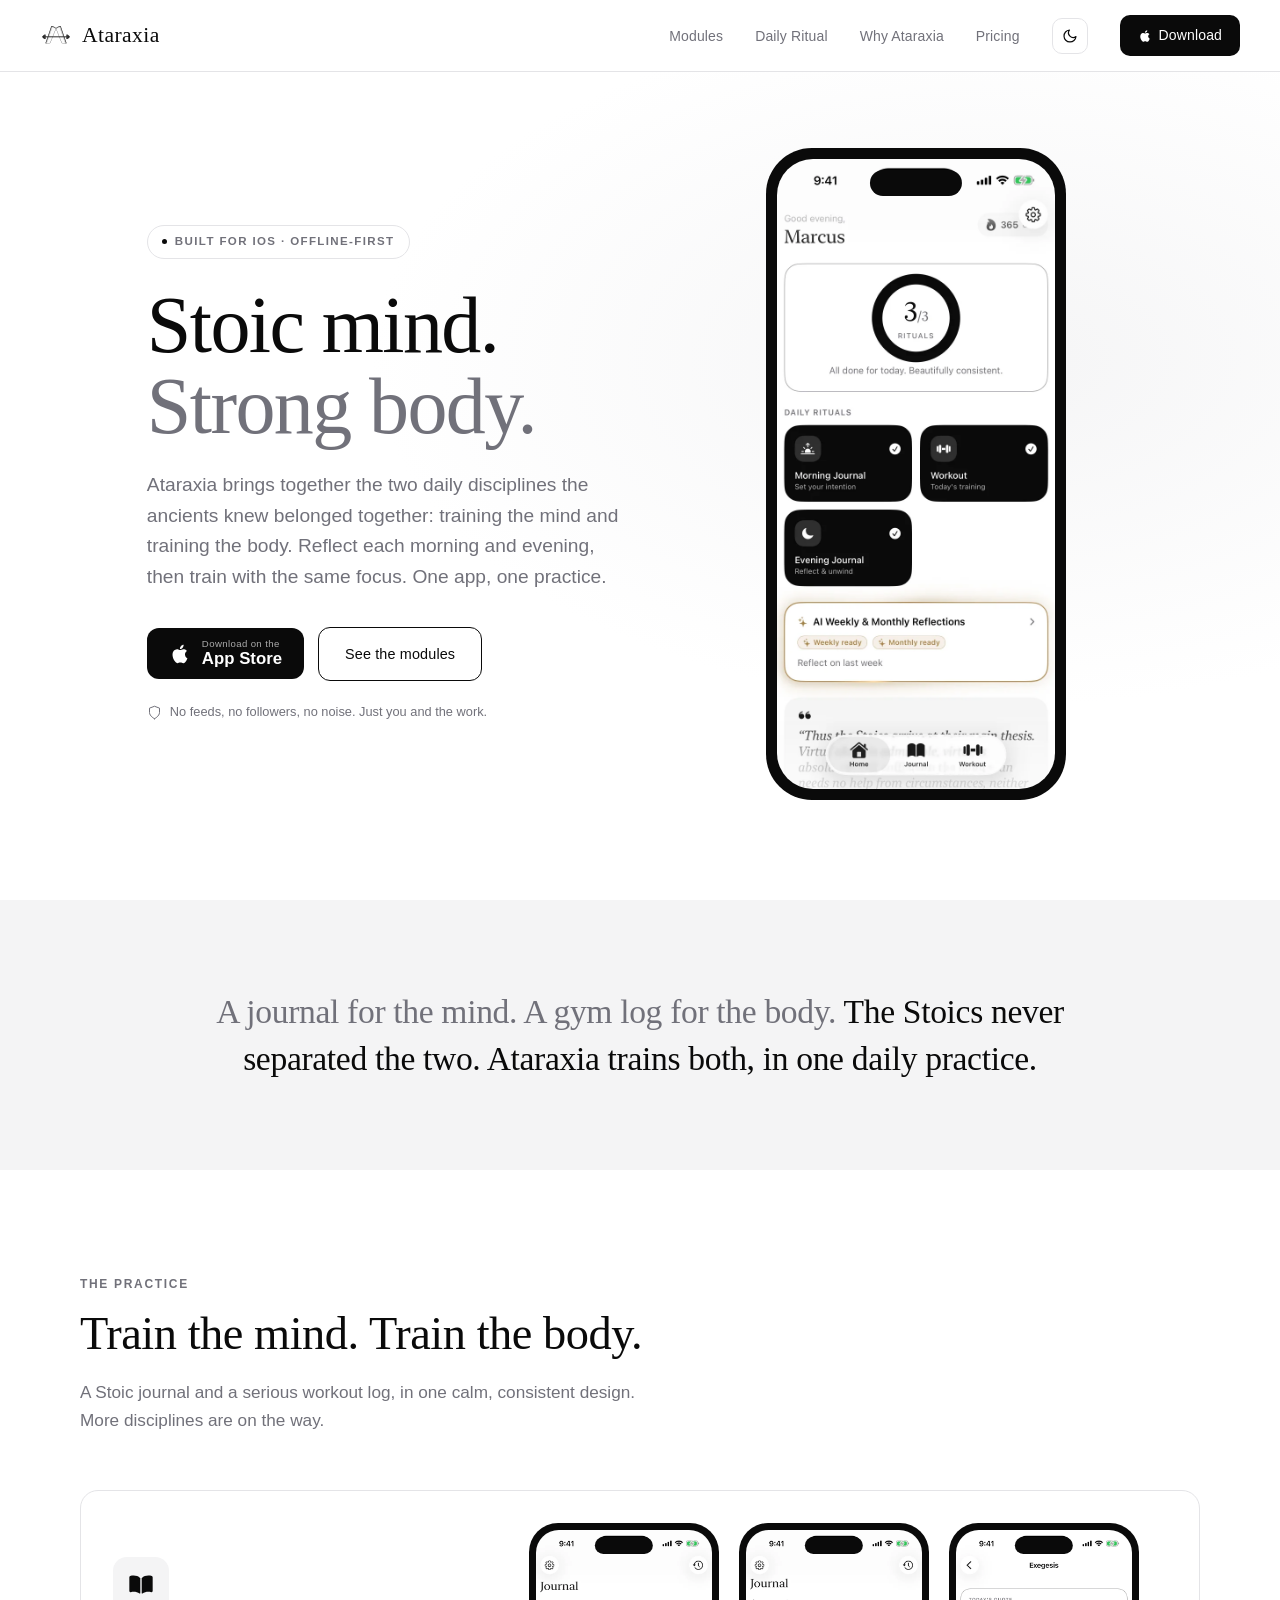
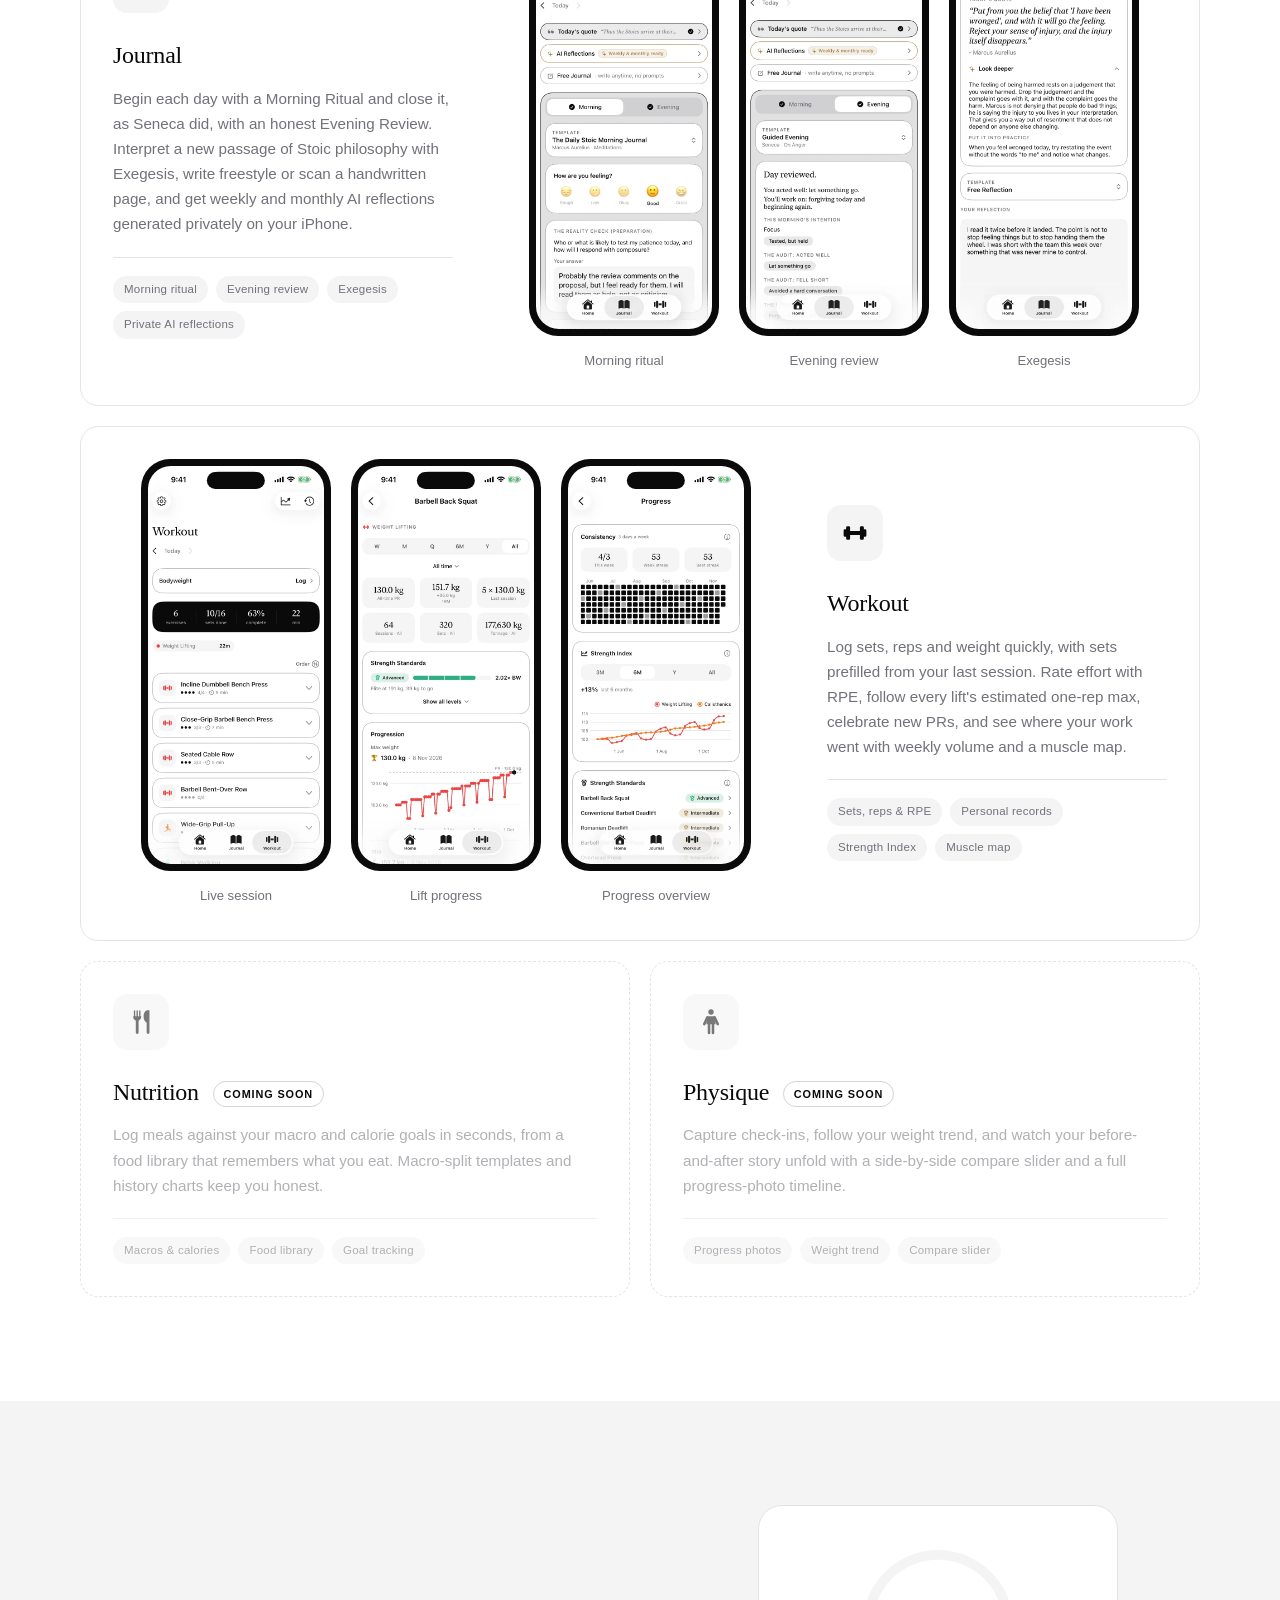
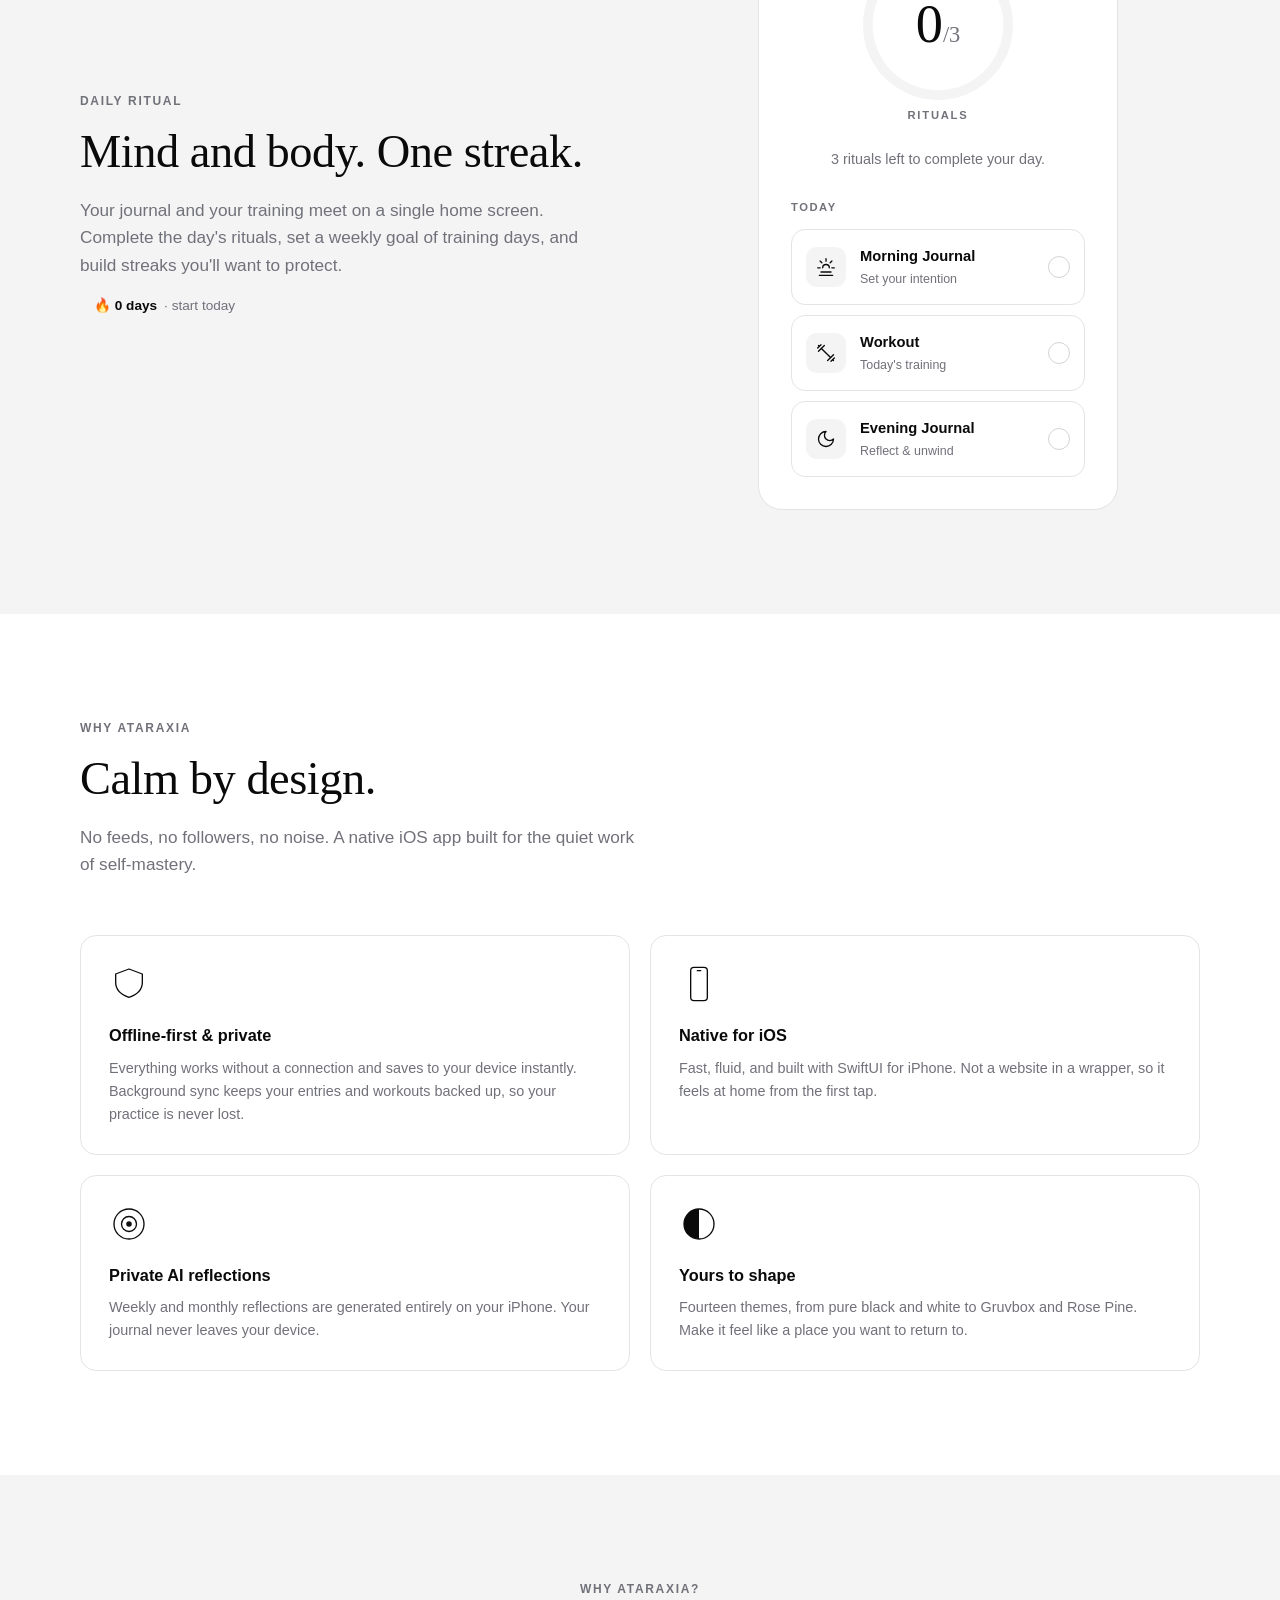
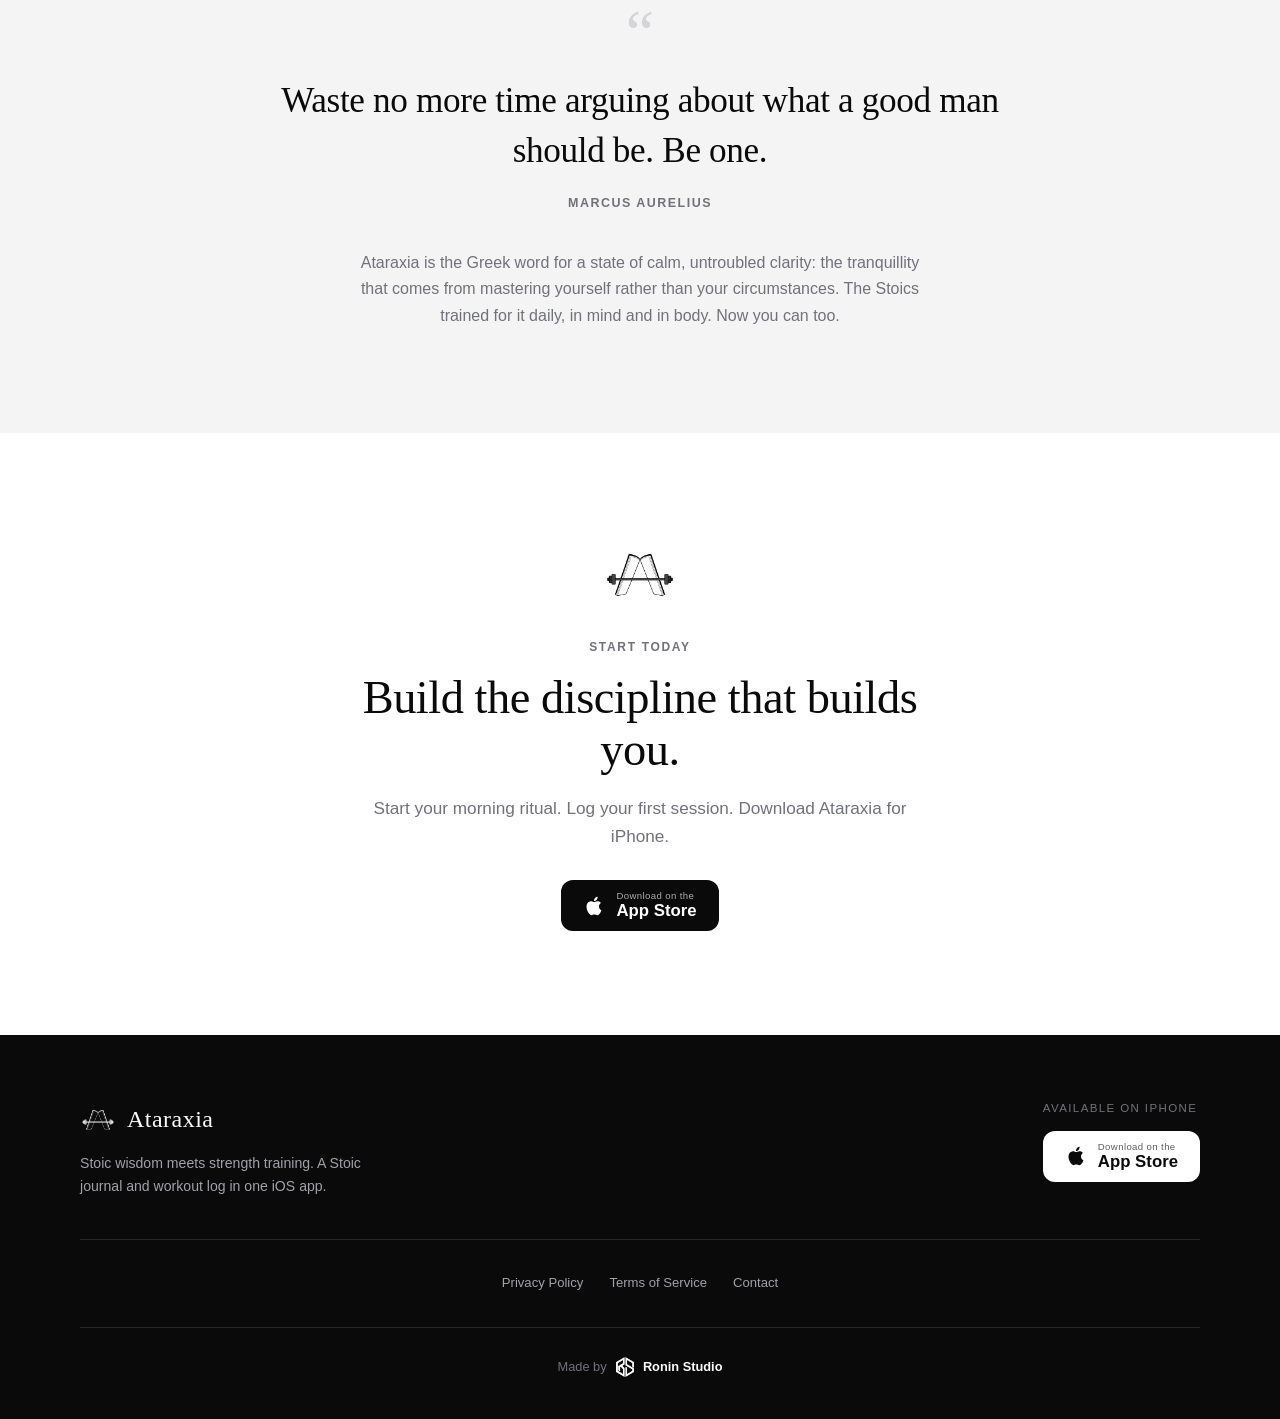
==== commit e264f6bd: "feat: use transparent logo mark and adaptive light/dark favicon Co-Authored-By: Claude Opus 5.5 <nor" ====
--- a/index.html
+++ b/index.html
@@ -12,12 +12,13 @@
   <meta name="twitter:card" content="summary_large_image">
   <meta name="twitter:title" content="Ataraxia - Stoic mind. Strong body.">
   <meta name="twitter:description" content="Stoic wisdom meets strength training. A Stoic journal and workout log in one iOS app.">
-  <link rel="icon" type="image/png" href="assets/logo.png">
+  <link rel="icon" type="image/png" href="assets/logo-mark.png">
+  <link rel="icon" type="image/svg+xml" href="assets/favicon.svg">
   <link rel="apple-touch-icon" href="assets/logo.png">
   <script src="assets/theme.js"></script>
   <link rel="stylesheet" href="assets/site.css">
   <style>
-    [data-theme="dark"] #cta .cta-logo { filter: invert(1); mix-blend-mode: screen; }
+    [data-theme="dark"] #cta .cta-logo { filter: invert(1); }
     [data-theme="dark"] .phone { box-shadow: 0 0 0 1px var(--border-2); }
 
     /* ─── REVEAL ─── */
@@ -408,7 +409,7 @@
 
   <!-- NAV -->
   <nav>
-    <a class="nav-logo" href="#"><img src="assets/logo.png" alt="Ataraxia logo">Ataraxia</a>
+    <a class="nav-logo" href="#"><img src="assets/logo-mark.png" alt="Ataraxia logo">Ataraxia</a>
     <ul class="nav-links">
       <li><a href="#modules">Modules</a></li>
       <li><a href="#ritual">Daily Ritual</a></li>
@@ -679,7 +680,7 @@
   <!-- FINAL CTA -->
   <section id="cta">
     <div class="container reveal">
-      <img class="cta-logo" src="assets/logo.png" alt="Ataraxia">
+      <img class="cta-logo" src="assets/logo-mark.png" alt="Ataraxia">
       <p class="section-label" style="text-align:center;">Start today</p>
       <h2 class="section-title">Build the discipline that builds you.</h2>
       <p class="section-sub" style="margin: 0 auto; text-align:center;">Start your morning ritual. Log your first session. Download Ataraxia for iPhone.</p>
@@ -697,7 +698,7 @@
     <div class="footer-inner">
       <div class="footer-top">
         <div class="footer-brand">
-          <div class="footer-logo"><img src="assets/logo.png" alt="">Ataraxia</div>
+          <div class="footer-logo"><img src="assets/logo-mark.png" alt="">Ataraxia</div>
           <p>Stoic wisdom meets strength training. A Stoic journal and workout log in one iOS app.</p>
         </div>
         <div class="footer-cta">
--- a/assets/site.css
+++ b/assets/site.css
@@ -38,8 +38,8 @@
   --pro-fg:    #000000;
   color-scheme: dark;
 }
-/* Logo artwork is black on white; invert it and drop the white box */
-[data-theme="dark"] .nav-logo img { filter: invert(1); mix-blend-mode: screen; }
+/* Logo mark is black ink on transparent; invert it for dark backgrounds */
+[data-theme="dark"] .nav-logo img { filter: invert(1); }
 [data-theme="dark"] footer { border-top: 1px solid var(--d-border); }
 
 :root:not([data-theme="dark"]) .only-dark, [data-theme="dark"] .only-light { display: none; }
@@ -195,7 +195,7 @@
 }
 .footer-brand { max-width: 320px; }
 .footer-logo { display: flex; align-items: center; gap: 11px; font-family: var(--serif); font-size: 1.5rem; color: var(--d-fg); letter-spacing: 0.02em; margin-bottom: 12px; }
-.footer-logo img { width: 36px; height: 36px; display: block; filter: invert(1); mix-blend-mode: screen; }
+.footer-logo img { width: 36px; height: 36px; display: block; filter: invert(1); }
 .footer-brand p { font-size: 0.88rem; color: var(--d-muted); line-height: 1.65; }
 .footer-cta { display: flex; flex-direction: column; gap: 12px; align-items: flex-start; }
 .footer-cta .fc-label { font-size: 0.72rem; letter-spacing: 0.12em; text-transform: uppercase; color: #71717A; }
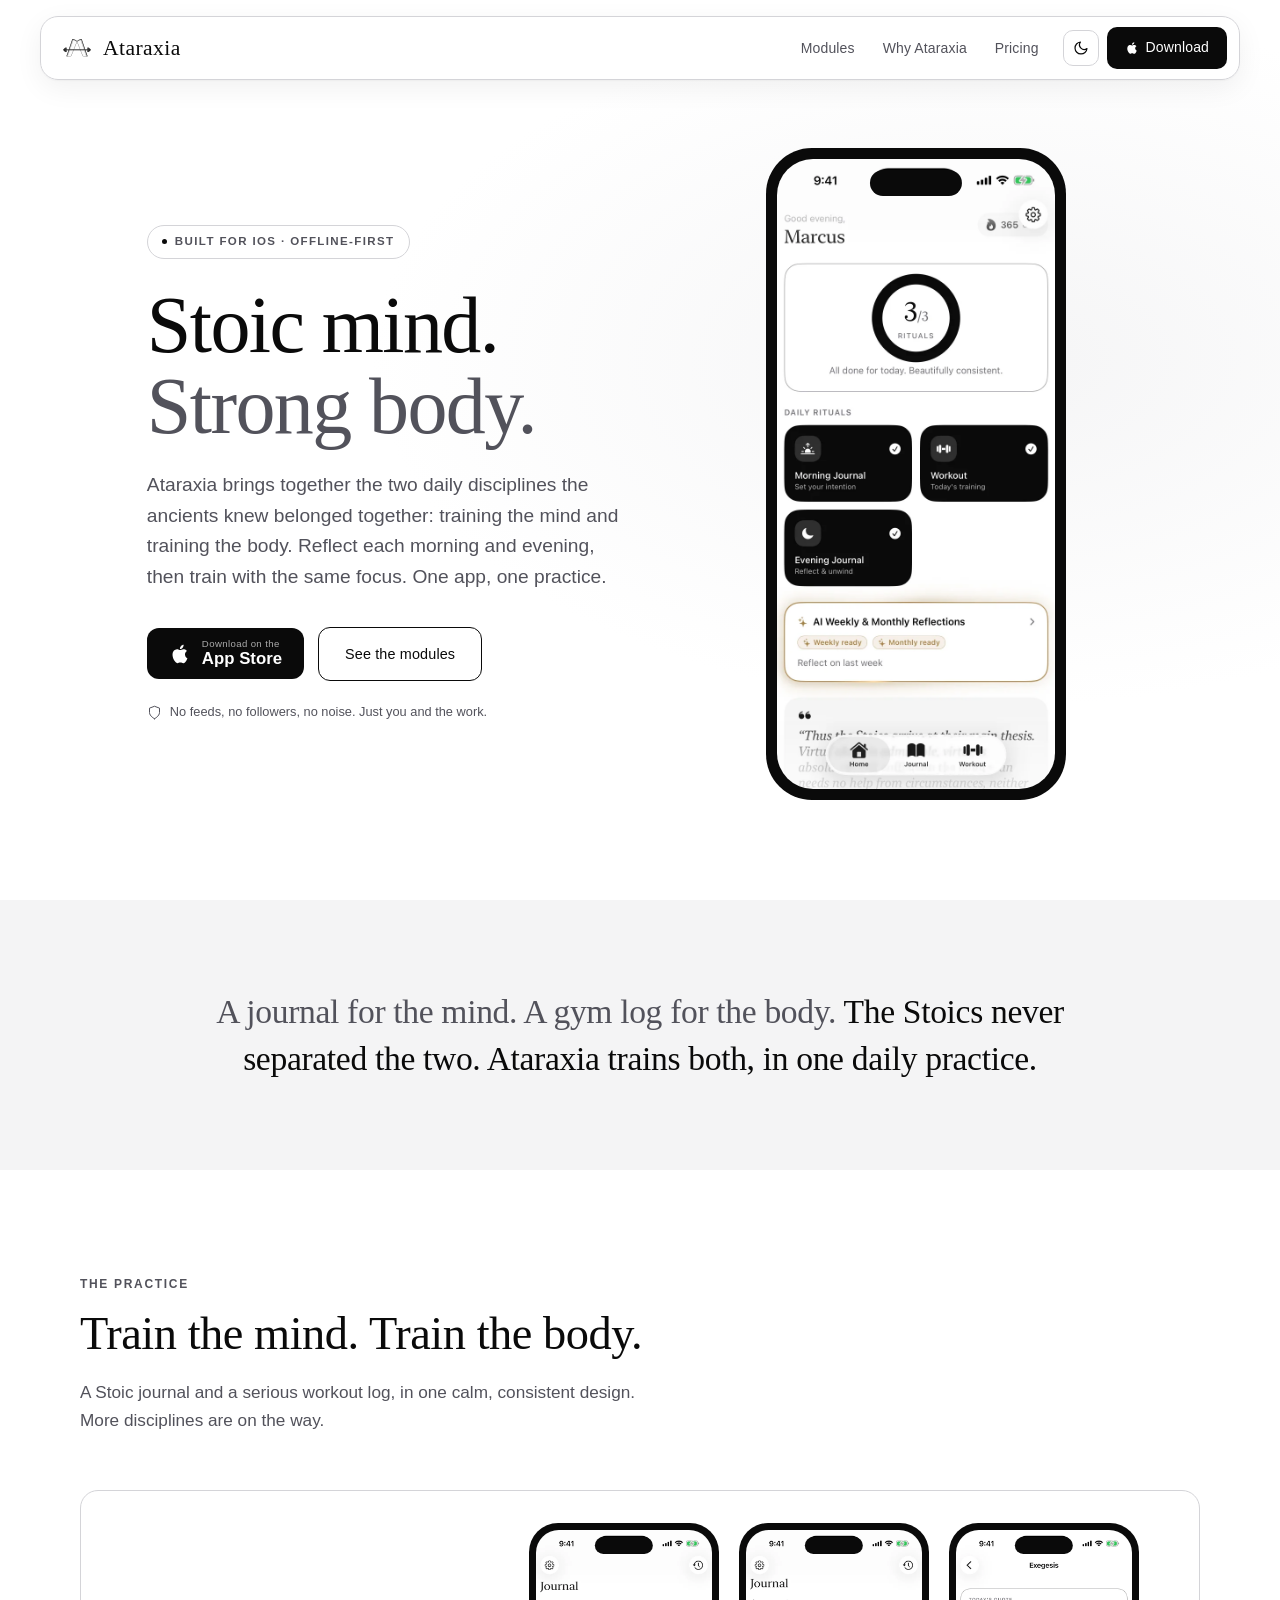
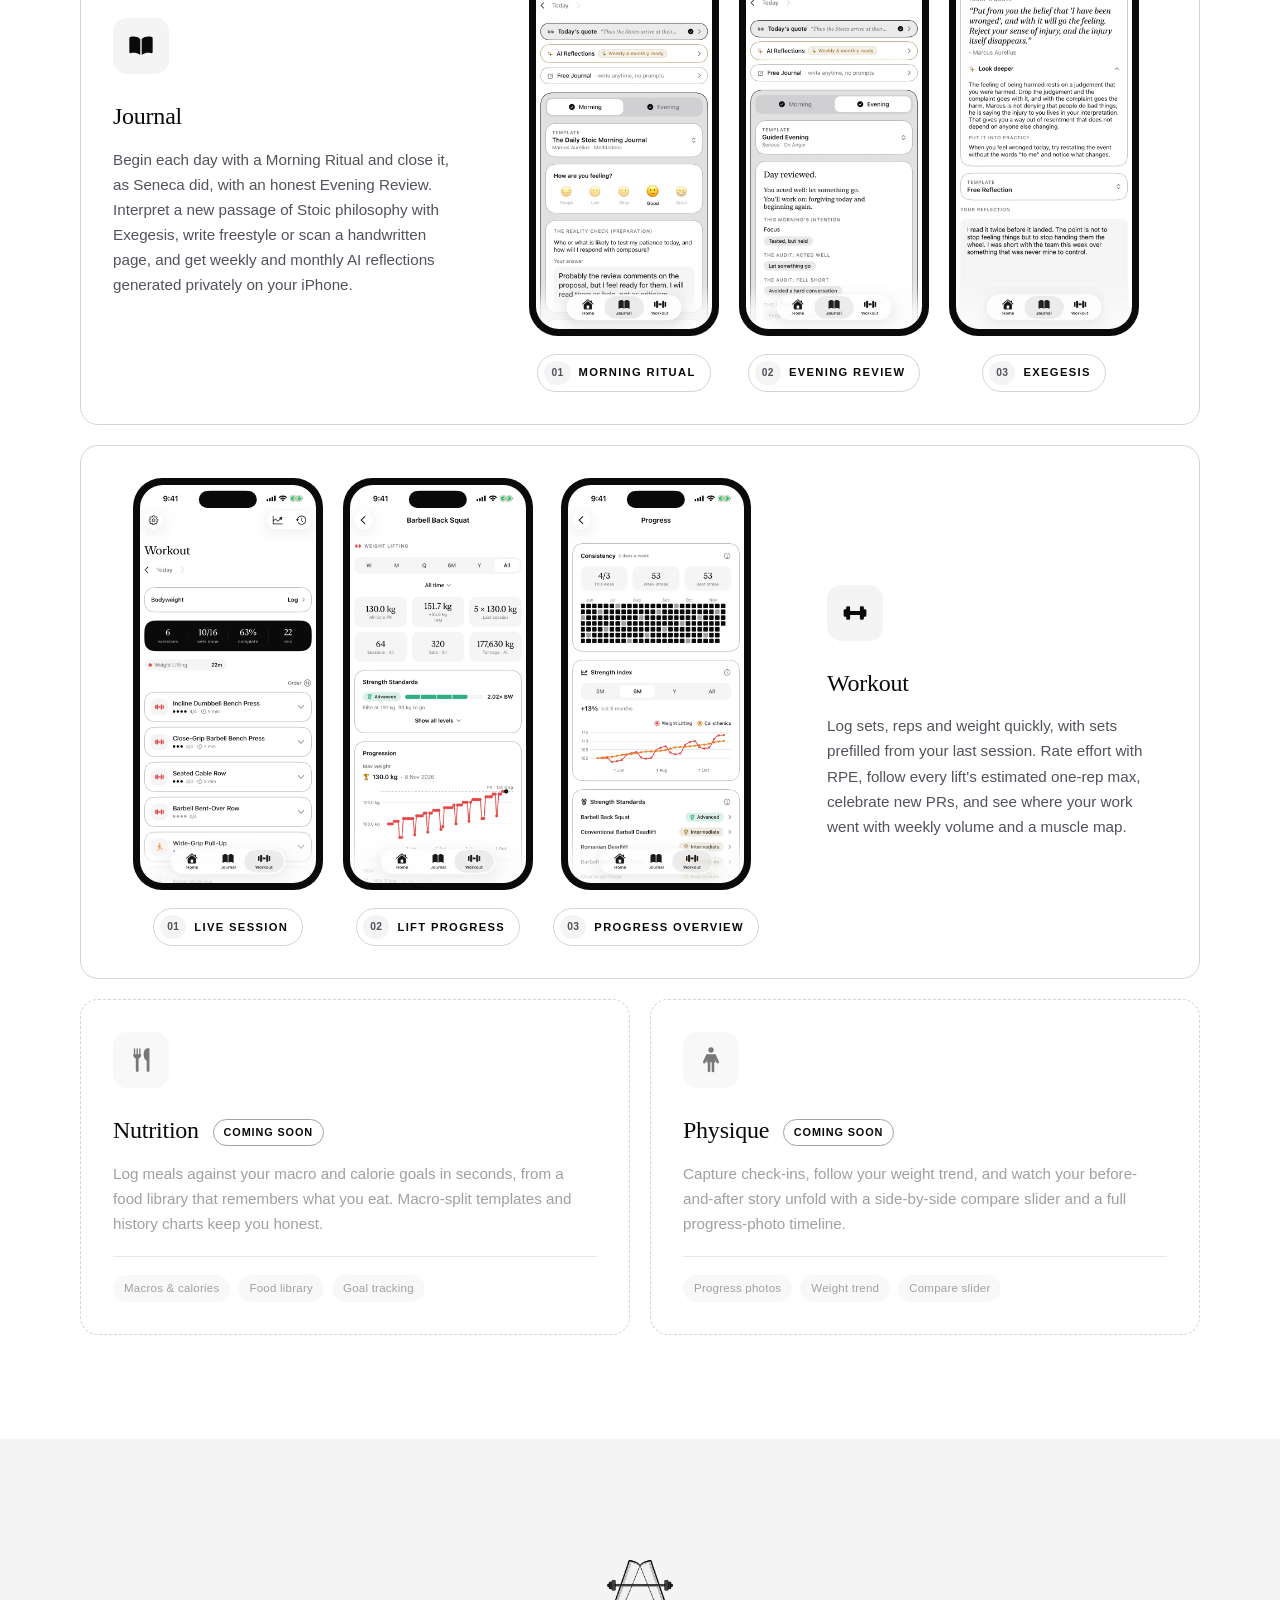
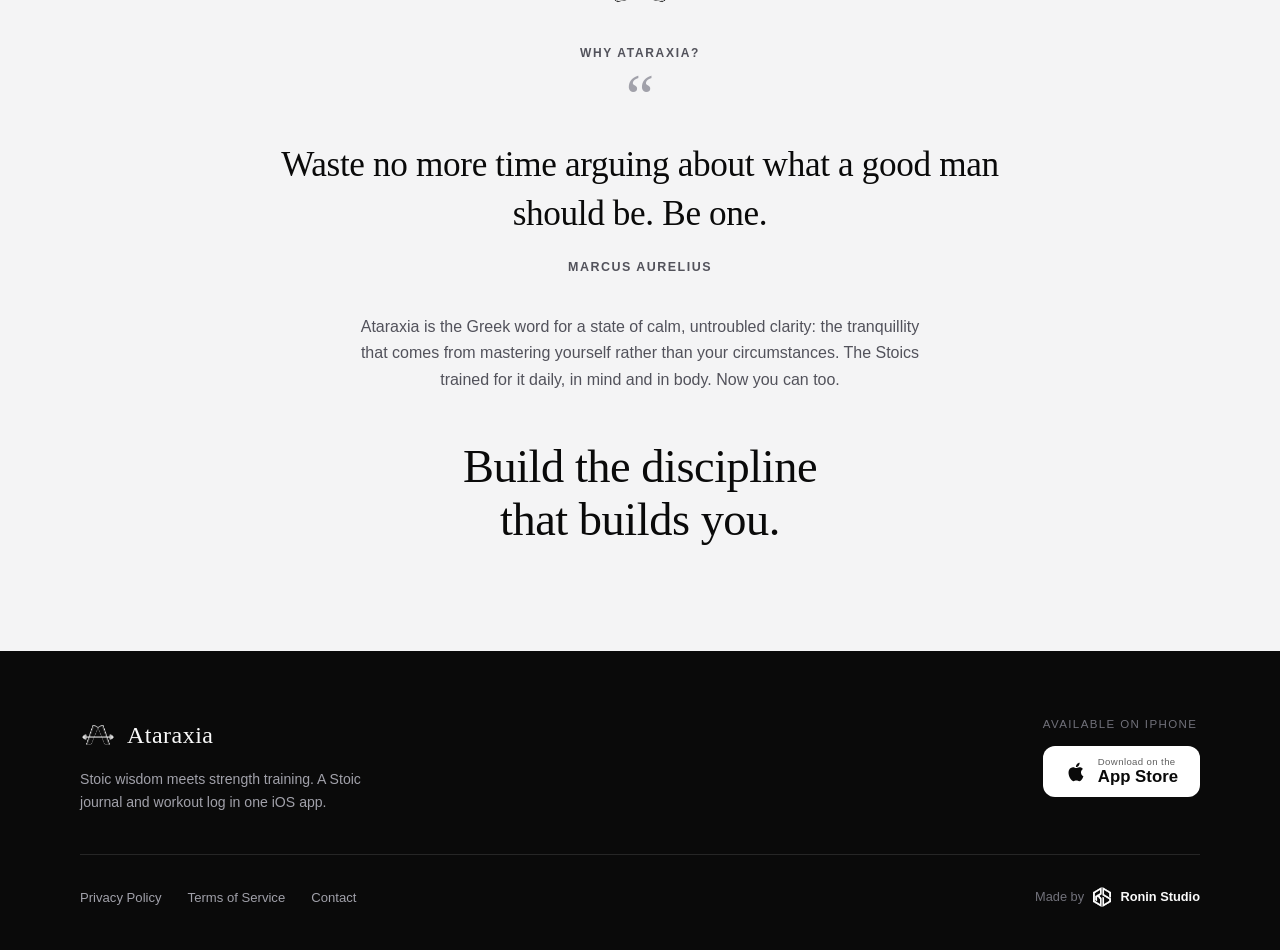
==== commit 60fbaaad: "feat: simplify home page and refresh light theme and navbar - Remove daily ritual and calm-by-design" ====
--- a/index.html
+++ b/index.html
@@ -18,7 +18,7 @@
   <script src="assets/theme.js"></script>
   <link rel="stylesheet" href="assets/site.css">
   <style>
-    [data-theme="dark"] #cta .cta-logo { filter: invert(1); }
+    [data-theme="dark"] .cta-logo { filter: invert(1); }
     [data-theme="dark"] .phone { box-shadow: 0 0 0 1px var(--border-2); }
 
     /* ─── REVEAL ─── */
@@ -234,114 +234,42 @@
     }
     .module-card.featured.reverse { grid-template-columns: 1fr minmax(0, 340px); }
     .module-card.featured.reverse .module-copy { order: 2; }
-    .screens-row { display: flex; justify-content: center; gap: 20px; }
-    .shot { display: flex; flex-direction: column; align-items: center; gap: 14px; flex-shrink: 0; }
-    .shot figcaption { font-size: 0.82rem; color: var(--muted); }
+    .screens-row { display: flex; justify-content: center; gap: 20px; counter-reset: shot; }
+    .shot { display: flex; flex-direction: column; align-items: center; gap: 18px; flex-shrink: 0; counter-increment: shot; }
+    .shot figcaption {
+      display: inline-flex;
+      align-items: center;
+      gap: 8px;
+      font-size: 0.7rem;
+      font-weight: 600;
+      letter-spacing: 0.12em;
+      text-transform: uppercase;
+      color: var(--fg);
+      background: var(--card);
+      border: 1px solid var(--border);
+      border-radius: 999px;
+      padding: 6px 14px 6px 6px;
+    }
+    .shot figcaption::before {
+      content: counter(shot, decimal-leading-zero);
+      font-size: 0.64rem;
+      letter-spacing: 0.04em;
+      color: var(--muted);
+      background: var(--secondary);
+      border-radius: 999px;
+      padding: 3px 7px;
+    }
     .phone-sm { --w: 190px; }
     @media (max-width: 1100px) {
       .module-card.featured, .module-card.featured.reverse { grid-template-columns: 1fr; }
       .module-card.featured.reverse .module-copy { order: 0; }
     }
 
-    /* ─── RITUAL SECTION ─── */
-    .ritual-inner {
-      display: grid;
-      grid-template-columns: 1fr 1fr;
-      gap: 72px;
-      align-items: center;
-    }
-    .ritual-demo { display: flex; justify-content: center; }
-    .ritual-card {
-      width: 100%;
-      max-width: 360px;
-      background: var(--card);
-      border: 1px solid var(--border);
-      border-radius: 24px;
-      padding: 32px;
-    }
-    .ring-wrap { display: flex; flex-direction: column; align-items: center; gap: 6px; padding: 12px 0 20px; }
-    .ring {
-      width: 150px; height: 150px;
-      border-radius: 50%;
-      display: flex;
-      align-items: center;
-      justify-content: center;
-      background:
-        radial-gradient(circle at center, var(--card) 61%, transparent 62%),
-        conic-gradient(var(--secondary) 0deg 360deg);
-      position: relative;
-    }
-    .ring-inner { display: flex; align-items: baseline; font-family: var(--serif); }
-    .ring-inner .big { font-size: 3.4rem; line-height: 1; }
-    .ring-inner .small { font-size: 1.4rem; color: var(--muted); }
-    .ring-label { font-size: 0.7rem; font-weight: 600; letter-spacing: 0.16em; color: var(--muted); }
-    .ritual-caption { text-align: center; color: var(--muted); font-size: 0.9rem; margin-top: 2px; }
-    .ritual-list-label {
-      font-size: 0.7rem; font-weight: 600; letter-spacing: 0.14em;
-      text-transform: uppercase; color: var(--muted);
-      margin: 26px 0 12px;
-    }
-    .ritual-row {
-      display: flex; align-items: center; gap: 14px;
-      padding: 14px;
-      border: 1px solid var(--border);
-      border-radius: 14px;
-      margin-bottom: 10px;
-    }
-    .ritual-row:last-child { margin-bottom: 0; }
-    .ritual-row .rr-tile {
-      width: 40px; height: 40px; border-radius: 11px;
-      background: var(--secondary);
-      display: flex; align-items: center; justify-content: center;
-      flex-shrink: 0;
-    }
-    .ritual-row .rr-tile svg { width: 20px; height: 20px; stroke: var(--fg); }
-    .ritual-row .rr-text { flex: 1; }
-    .ritual-row .rr-title { font-size: 0.92rem; font-weight: 600; }
-    .ritual-row .rr-sub { font-size: 0.78rem; color: var(--muted); }
-    .ritual-row .rr-check {
-      width: 22px; height: 22px; border-radius: 50%;
-      border: 1.5px solid var(--border-2); flex-shrink: 0;
-    }
-    .ritual-row.done .rr-check {
-      background: var(--fg); border-color: var(--fg);
-      display: flex; align-items: center; justify-content: center;
-    }
-    .ritual-row.done .rr-check svg { width: 12px; height: 12px; stroke: var(--bg); }
-    .streak-pill {
-      display: inline-flex; align-items: center; gap: 7px;
-      background: var(--secondary);
-      border-radius: 999px;
-      padding: 7px 14px;
-      font-size: 0.85rem; font-weight: 600;
-      margin-top: 8px;
-    }
-    .streak-pill svg { width: 15px; height: 15px; fill: var(--fg); }
-    .streak-pill .muted { color: var(--muted); font-weight: 400; }
-
-    /* ─── WHY / TRUST ─── */
-    .why-grid {
-      display: grid;
-      grid-template-columns: repeat(2, 1fr);
-      gap: 20px;
-      margin-top: 52px;
-    }
-    .why-card {
-      border: 1px solid var(--border);
-      border-radius: 16px;
-      padding: 28px;
-      background: var(--bg);
-    }
-    .why-card .why-icon {
-      width: 40px; height: 40px; margin-bottom: 18px;
-    }
-    .why-card .why-icon svg { width: 40px; height: 40px; stroke: var(--fg); }
-    .why-card h4 { font-family: var(--sans); font-size: 1.02rem; font-weight: 600; margin-bottom: 7px; }
-    .why-card p { font-size: 0.9rem; color: var(--muted); line-height: 1.6; }
-
     /* ─── REFLECTION / STOIC THREAD ─── */
-    #reflect { text-align: center; }
+    #why { text-align: center; }
     .reflect-inner { max-width: 720px; margin: 0 auto; }
+    .reflect-inner .cta-logo { width: 76px; height: 76px; display: block; margin: 0 auto 24px; }
+    .reflect-inner .section-title { max-width: 640px; margin: 48px auto 0; text-wrap: balance; }
     .reflect-mark { font-family: var(--serif); font-size: 4rem; line-height: 0.6; color: var(--border-2); }
     .reflect-quote {
       font-family: var(--serif);
@@ -360,12 +288,6 @@
       margin-left: auto; margin-right: auto; line-height: 1.65;
     }
 
-    /* ─── FINAL CTA ─── */
-    #cta { text-align: center; }
-    #cta .cta-logo { width: 76px; height: 76px; display: block; margin: 0 auto 24px; }
-    #cta .section-title { max-width: 640px; margin-left: auto; margin-right: auto; }
-    #cta .cta-row { display: flex; justify-content: center; gap: 14px; margin-top: 30px; flex-wrap: wrap; }
-
     /* ─── RESPONSIVE ─── */
     @media (max-width: 900px) {
       .hero-inner { grid-template-columns: 1fr; text-align: center; gap: 48px; }
@@ -373,10 +295,6 @@
       .hero-sub { margin-left: auto; margin-right: auto; }
       .hero-note { flex-direction: column; gap: 7px; text-align: center; }
       .phone-wrap { order: -1; }
-      .ritual-inner { grid-template-columns: 1fr; gap: 48px; }
-      .ritual-inner .ritual-copy { text-align: center; }
-      .ritual-inner .ritual-copy .section-sub { margin-left: auto; margin-right: auto; }
-      .ritual-inner .streak-pill { margin-left: auto; margin-right: auto; }
       .screens-row {
         justify-content: flex-start;
         overflow-x: auto;
@@ -394,7 +312,6 @@
       section { padding: 72px 20px; }
       #problem { padding: 64px 20px; }
       .modules-grid { grid-template-columns: 1fr; }
-      .why-grid { grid-template-columns: 1fr; }
       .section-head { margin-bottom: 40px; text-align: center; }
       .section-head .section-sub { margin-left: auto; margin-right: auto; }
     }
@@ -412,16 +329,15 @@
     <a class="nav-logo" href="#"><img src="assets/logo-mark.png" alt="Ataraxia logo">Ataraxia</a>
     <ul class="nav-links">
       <li><a href="#modules">Modules</a></li>
-      <li><a href="#ritual">Daily Ritual</a></li>
       <li><a href="#why">Why Ataraxia</a></li>
       <li class="nav-pricing-item"><a href="pricing.html">Pricing</a></li>
       <li class="nav-theme-item">
         <button class="theme-toggle" type="button" aria-label="Toggle dark mode"><svg class="only-light" viewBox="0 0 24 24" fill="none" stroke="currentColor" stroke-width="1.8" stroke-linecap="round" stroke-linejoin="round"><path d="M21 12.79A9 9 0 1 1 11.21 3 7 7 0 0 0 21 12.79z"/></svg><svg class="only-dark" viewBox="0 0 24 24" fill="none" stroke="currentColor" stroke-width="1.8" stroke-linecap="round"><circle cx="12" cy="12" r="4"/><path d="M12 2v2M12 20v2M4.93 4.93l1.41 1.41M17.66 17.66l1.41 1.41M2 12h2M20 12h2M4.93 19.07l1.41-1.41M17.66 6.34l1.41-1.41"/></svg></button>
       </li>
       <li class="nav-cta-item">
-        <a class="nav-download" href="#cta">
+        <a class="nav-download" href="#download" aria-label="Download Ataraxia">
           <svg viewBox="0 0 24 24" fill="currentColor"><path d="M18.71 19.5c-.83 1.24-1.71 2.45-3.05 2.47-1.34.03-1.77-.79-3.29-.79-1.53 0-2 .77-3.27.82-1.31.05-2.3-1.32-3.14-2.53C4.25 17 2.94 12.45 4.7 9.39c.87-1.52 2.43-2.48 4.12-2.51 1.28-.02 2.5.87 3.29.87.78 0 2.26-1.07 3.8-.91.65.03 2.47.26 3.64 1.98-.09.06-2.17 1.28-2.15 3.81.03 3.02 2.65 4.03 2.68 4.04-.03.07-.42 1.44-1.38 2.83M13 3.5c.73-.83 1.94-1.46 2.94-1.5.13 1.17-.34 2.35-1.04 3.19-.69.85-1.83 1.51-2.95 1.42-.15-1.15.41-2.35 1.05-3.11z"/></svg>
-          Download
+          <span class="nav-download-label">Download</span>
         </a>
       </li>
     </ul>
@@ -436,7 +352,7 @@
           <h1 class="hero-title reveal">Stoic mind.<br><span class="line-2">Strong body.</span></h1>
           <p class="hero-sub reveal">Ataraxia brings together the two daily disciplines the ancients knew belonged together: training the mind and training the body. Reflect each morning and evening, then train with the same focus. One app, one practice.</p>
           <div class="hero-cta reveal">
-            <a href="#cta" class="btn-appstore">
+            <a href="#download" class="btn-appstore">
               <svg viewBox="0 0 24 24" fill="currentColor"><path d="M18.71 19.5c-.83 1.24-1.71 2.45-3.05 2.47-1.34.03-1.77-.79-3.29-.79-1.53 0-2 .77-3.27.82-1.31.05-2.3-1.32-3.14-2.53C4.25 17 2.94 12.45 4.7 9.39c.87-1.52 2.43-2.48 4.12-2.51 1.28-.02 2.5.87 3.29.87.78 0 2.26-1.07 3.8-.91.65.03 2.47.26 3.64 1.98-.09.06-2.17 1.28-2.15 3.81.03 3.02 2.65 4.03 2.68 4.04-.03.07-.42 1.44-1.38 2.83M13 3.5c.73-.83 1.94-1.46 2.94-1.5.13 1.17-.34 2.35-1.04 3.19-.69.85-1.83 1.51-2.95 1.42-.15-1.15.41-2.35 1.05-3.11z"/></svg>
               <span class="as-text"><span class="as-small">Download on the</span><span class="as-big">App Store</span></span>
             </a>
@@ -484,12 +400,6 @@
             </div>
             <h3>Journal</h3>
             <p>Begin each day with a Morning Ritual and close it, as Seneca did, with an honest Evening Review. Interpret a new passage of Stoic philosophy with Exegesis, write freestyle or scan a handwritten page, and get weekly and monthly AI reflections generated privately on your iPhone.</p>
-            <div class="m-meta">
-              <span class="m-chip">Morning ritual</span>
-              <span class="m-chip">Evening review</span>
-              <span class="m-chip">Exegesis</span>
-              <span class="m-chip">Private AI reflections</span>
-            </div>
           </div>
           <div class="screens-row">
             <figure class="shot">
@@ -515,12 +425,6 @@
             </div>
             <h3>Workout</h3>
             <p>Log sets, reps and weight quickly, with sets prefilled from your last session. Rate effort with RPE, follow every lift's estimated one-rep max, celebrate new PRs, and see where your work went with weekly volume and a muscle map.</p>
-            <div class="m-meta">
-              <span class="m-chip">Sets, reps &amp; RPE</span>
-              <span class="m-chip">Personal records</span>
-              <span class="m-chip">Strength Index</span>
-              <span class="m-chip">Muscle map</span>
-            </div>
           </div>
           <div class="screens-row">
             <figure class="shot">
@@ -570,126 +474,16 @@
     </div>
   </section>
 
-  <!-- DAILY RITUAL -->
-  <section id="ritual" class="alt-bg">
-    <div class="container">
-      <div class="ritual-inner">
-        <div class="ritual-copy reveal">
-          <p class="section-label">Daily ritual</p>
-          <h2 class="section-title">Mind and body. One streak.</h2>
-          <p class="section-sub">Your journal and your training meet on a single home screen. Complete the day's rituals, set a weekly goal of training days, and build streaks you'll want to protect.</p>
-          <div class="streak-pill">
-
-            🔥 0 days <span class="muted">&middot; start today</span>
-          </div>
-        </div>
-
-        <div class="ritual-demo reveal">
-          <div class="ritual-card">
-            <div class="ring-wrap">
-              <div class="ring">
-                <div class="ring-inner"><span class="big">0</span><span class="small">/3</span></div>
-              </div>
-              <span class="ring-label">RITUALS</span>
-            </div>
-            <p class="ritual-caption">3 rituals left to complete your day.</p>
-            <p class="ritual-list-label">Today</p>
-
-            <div class="ritual-row">
-              <div class="rr-tile">
-                <svg viewBox="0 0 24 24" fill="none" stroke="currentColor" stroke-width="1.6" stroke-linecap="round" stroke-linejoin="round"><path d="M12 2v3"/><path d="m4.9 4.9 2.1 2.1"/><path d="m17 7 2.1-2.1"/><path d="M2 13h3"/><path d="M19 13h3"/><path d="M6 18h12"/><path d="M4 22h16"/><path d="M8 13a4 4 0 0 1 8 0"/></svg>
-              </div>
-              <div class="rr-text"><div class="rr-title">Morning Journal</div><div class="rr-sub">Set your intention</div></div>
-              <div class="rr-check"></div>
-            </div>
-
-            <div class="ritual-row">
-              <div class="rr-tile">
-                <svg viewBox="0 0 24 24" fill="none" stroke="currentColor" stroke-width="1.6" stroke-linecap="round" stroke-linejoin="round"><path d="M6.5 6.5 17.5 17.5"/><path d="m21 21-1-1"/><path d="m3 3 1 1"/><path d="m18 22 4-4"/><path d="m2 6 4-4"/><path d="m3 10 7-7"/><path d="m14 21 7-7"/></svg>
-              </div>
-              <div class="rr-text"><div class="rr-title">Workout</div><div class="rr-sub">Today's training</div></div>
-              <div class="rr-check"></div>
-            </div>
-
-            <div class="ritual-row">
-              <div class="rr-tile">
-                <svg viewBox="0 0 24 24" fill="none" stroke="currentColor" stroke-width="1.6" stroke-linecap="round" stroke-linejoin="round"><path d="M12 3a6 6 0 0 0 9 9 9 9 0 1 1-9-9z"/></svg>
-              </div>
-              <div class="rr-text"><div class="rr-title">Evening Journal</div><div class="rr-sub">Reflect &amp; unwind</div></div>
-              <div class="rr-check"></div>
-            </div>
-
-          </div>
-        </div>
-      </div>
-    </div>
-  </section>
-
   <!-- WHY ATARAXIA -->
-  <section id="why">
-    <div class="container">
-      <div class="section-head reveal">
-        <p class="section-label">Why Ataraxia</p>
-        <h2 class="section-title">Calm by design.</h2>
-        <p class="section-sub">No feeds, no followers, no noise. A native iOS app built for the quiet work of self-mastery.</p>
-      </div>
-      <div class="why-grid">
-        <div class="why-card reveal">
-          <div class="why-icon">
-            <svg viewBox="0 0 48 48" fill="none" stroke="currentColor" stroke-width="1.6" stroke-linecap="round" stroke-linejoin="round"><path d="M24 6 8 12v10c0 9 6.8 15 16 18 9.2-3 16-9 16-18V12L24 6z"/></svg>
-          </div>
-          <h4>Offline-first &amp; private</h4>
-          <p>Everything works without a connection and saves to your device instantly. Background sync keeps your entries and workouts backed up, so your practice is never lost.</p>
-        </div>
-        <div class="why-card reveal">
-          <div class="why-icon">
-            <svg viewBox="0 0 48 48" fill="none" stroke="currentColor" stroke-width="1.6" stroke-linecap="round" stroke-linejoin="round"><rect x="14" y="4" width="20" height="40" rx="4"/><path d="M22 8h4"/></svg>
-          </div>
-          <h4>Native for iOS</h4>
-          <p>Fast, fluid, and built with SwiftUI for iPhone. Not a website in a wrapper, so it feels at home from the first tap.</p>
-        </div>
-        <div class="why-card reveal">
-          <div class="why-icon">
-            <svg viewBox="0 0 48 48" fill="none" stroke="currentColor" stroke-width="1.6" stroke-linecap="round" stroke-linejoin="round"><circle cx="24" cy="24" r="18"/><circle cx="24" cy="24" r="9"/><circle cx="24" cy="24" r="2.5" fill="currentColor"/></svg>
-          </div>
-          <h4>Private AI reflections</h4>
-          <p>Weekly and monthly reflections are generated entirely on your iPhone. Your journal never leaves your device.</p>
-        </div>
-        <div class="why-card reveal">
-          <div class="why-icon">
-            <svg viewBox="0 0 48 48" fill="none" stroke="currentColor" stroke-width="1.6" stroke-linecap="round" stroke-linejoin="round"><circle cx="24" cy="24" r="18"/><path d="M24 6a18 18 0 0 0 0 36z" fill="currentColor" stroke="none"/></svg>
-          </div>
-          <h4>Yours to shape</h4>
-          <p>Fourteen themes, from pure black and white to Gruvbox and Rose Pine. Make it feel like a place you want to return to.</p>
-        </div>
-      </div>
-    </div>
-  </section>
-
-  <!-- REFLECTION / STOIC THREAD -->
-  <section id="reflect" class="alt-bg">
+  <section id="why" class="alt-bg">
     <div class="reflect-inner reveal">
+      <img class="cta-logo" src="assets/logo-mark.png" alt="Ataraxia">
       <p class="section-label">Why Ataraxia?</p>
       <div class="reflect-mark">&ldquo;</div>
       <p class="reflect-quote">Waste no more time arguing about what a good man should be. Be one.</p>
       <p class="reflect-attr">Marcus Aurelius</p>
       <p class="reflect-note">Ataraxia is the Greek word for a state of calm, untroubled clarity: the tranquillity that comes from mastering yourself rather than your circumstances. The Stoics trained for it daily, in mind and in body. Now you can too.</p>
-    </div>
-  </section>
-
-  <!-- FINAL CTA -->
-  <section id="cta">
-    <div class="container reveal">
-      <img class="cta-logo" src="assets/logo-mark.png" alt="Ataraxia">
-      <p class="section-label" style="text-align:center;">Start today</p>
       <h2 class="section-title">Build the discipline that builds you.</h2>
-      <p class="section-sub" style="margin: 0 auto; text-align:center;">Start your morning ritual. Log your first session. Download Ataraxia for iPhone.</p>
-      <div class="cta-row">
-        <a href="#" class="btn-appstore">
-          <svg viewBox="0 0 24 24" fill="currentColor"><path d="M18.71 19.5c-.83 1.24-1.71 2.45-3.05 2.47-1.34.03-1.77-.79-3.29-.79-1.53 0-2 .77-3.27.82-1.31.05-2.3-1.32-3.14-2.53C4.25 17 2.94 12.45 4.7 9.39c.87-1.52 2.43-2.48 4.12-2.51 1.28-.02 2.5.87 3.29.87.78 0 2.26-1.07 3.8-.91.65.03 2.47.26 3.64 1.98-.09.06-2.17 1.28-2.15 3.81.03 3.02 2.65 4.03 2.68 4.04-.03.07-.42 1.44-1.38 2.83M13 3.5c.73-.83 1.94-1.46 2.94-1.5.13 1.17-.34 2.35-1.04 3.19-.69.85-1.83 1.51-2.95 1.42-.15-1.15.41-2.35 1.05-3.11z"/></svg>
-          <span class="as-text"><span class="as-small">Download on the</span><span class="as-big">App Store</span></span>
-        </a>
-      </div>
     </div>
   </section>
 
@@ -701,7 +495,7 @@
           <div class="footer-logo"><img src="assets/logo-mark.png" alt="">Ataraxia</div>
           <p>Stoic wisdom meets strength training. A Stoic journal and workout log in one iOS app.</p>
         </div>
-        <div class="footer-cta">
+        <div class="footer-cta" id="download">
           <span class="fc-label">Available on iPhone</span>
           <a href="#" class="btn-appstore invert">
             <svg viewBox="0 0 24 24" fill="currentColor"><path d="M18.71 19.5c-.83 1.24-1.71 2.45-3.05 2.47-1.34.03-1.77-.79-3.29-.79-1.53 0-2 .77-3.27.82-1.31.05-2.3-1.32-3.14-2.53C4.25 17 2.94 12.45 4.7 9.39c.87-1.52 2.43-2.48 4.12-2.51 1.28-.02 2.5.87 3.29.87.78 0 2.26-1.07 3.8-.91.65.03 2.47.26 3.64 1.98-.09.06-2.17 1.28-2.15 3.81.03 3.02 2.65 4.03 2.68 4.04-.03.07-.42 1.44-1.38 2.83M13 3.5c.73-.83 1.94-1.46 2.94-1.5.13 1.17-.34 2.35-1.04 3.19-.69.85-1.83 1.51-2.95 1.42-.15-1.15.41-2.35 1.05-3.11z"/></svg>
@@ -715,8 +509,6 @@
           <li><a href="terms.html">Terms of Service</a></li>
           <li><a href="mailto:hello@roninstudio.com.au">Contact</a></li>
         </ul>
-      </div>
-      <div class="footer-credit-row">
         <a class="footer-credit" href="https://roninstudio.com.au/" target="_blank" rel="noopener">
           Made by <img src="assets/ronin-studio.png" alt="Ronin Studio logo"> <strong>Ronin Studio</strong>
         </a>
--- a/assets/site.css
+++ b/assets/site.css
@@ -5,11 +5,12 @@
   --fg:        #0A0A0A;
   --card:      #FFFFFF;
   --secondary: #F4F4F5;
-  --muted:     #71717A;
-  --border:    #E4E4E7;
-  --border-2:  #D4D4D8;
+  --muted:     #52525B;
+  --border:    #D4D4D8;
+  --border-2:  #A1A1AA;
   --fg-hover:  #262626;
-  --nav-bg:    rgba(255, 255, 255, 0.92);
+  --nav-bg:    rgba(255, 255, 255, 0.8);
+  --nav-shadow: 0 1px 2px rgba(0, 0, 0, 0.04), 0 8px 28px rgba(0, 0, 0, 0.06);
   --glow:      rgba(244, 244, 245, 0.9);
   --pro:       #A8844A;
   --pro-fg:    #0A0A0A;
@@ -32,7 +33,8 @@
   --border:    #27272A;
   --border-2:  #3F3F46;
   --fg-hover:  #D4D4D8;
-  --nav-bg:    rgba(10, 10, 10, 0.85);
+  --nav-bg:    rgba(17, 17, 19, 0.75);
+  --nav-shadow: 0 1px 2px rgba(0, 0, 0, 0.4), 0 12px 32px rgba(0, 0, 0, 0.45);
   --glow:      rgba(39, 39, 42, 0.6);
   --pro:       #D4B06A;
   --pro-fg:    #000000;
@@ -70,17 +72,21 @@
 /* ─── NAV ─── */
 nav {
   position: fixed;
-  top: 0; left: 0; right: 0;
+  top: 16px; left: 24px; right: 24px;
   z-index: 100;
+  max-width: 1200px;
+  margin: 0 auto;
   display: flex;
   align-items: center;
   justify-content: space-between;
-  padding: 16px 40px;
-  height: 72px;
+  padding: 0 12px 0 20px;
+  height: 64px;
   background: var(--nav-bg);
-  backdrop-filter: blur(12px);
-  -webkit-backdrop-filter: blur(12px);
-  border-bottom: 1px solid var(--border);
+  backdrop-filter: saturate(180%) blur(16px);
+  -webkit-backdrop-filter: saturate(180%) blur(16px);
+  border: 1px solid var(--border);
+  border-radius: 18px;
+  box-shadow: var(--nav-shadow);
 }
 .nav-logo {
   display: inline-flex;
@@ -93,7 +99,7 @@
   text-decoration: none;
 }
 .nav-logo img { width: 32px; height: 32px; display: block; }
-.nav-links { display: flex; gap: 32px; list-style: none; align-items: center; }
+.nav-links { display: flex; gap: 4px; list-style: none; align-items: center; }
 .nav-links a {
   color: var(--muted);
   text-decoration: none;
@@ -102,7 +108,9 @@
   letter-spacing: 0.01em;
   transition: color 0.2s;
 }
-.nav-links a:hover, .nav-links a[aria-current="page"] { color: var(--fg); }
+.nav-links a:not(.nav-download) { padding: 8px 12px; border-radius: 10px; transition: color 0.2s, background 0.2s; }
+.nav-links a:not(.nav-download):hover, .nav-links a[aria-current="page"] { color: var(--fg); background: var(--secondary); }
+.nav-theme-item { margin: 0 4px 0 8px; }
 .nav-download {
   display: inline-flex;
   align-items: center;
@@ -201,7 +209,7 @@
 .footer-cta .fc-label { font-size: 0.72rem; letter-spacing: 0.12em; text-transform: uppercase; color: #71717A; }
 .footer-bottom {
   display: flex;
-  justify-content: center;
+  justify-content: space-between;
   align-items: center;
   padding-top: 28px;
   flex-wrap: wrap;
@@ -210,7 +218,6 @@
 .footer-links { display: flex; gap: 26px; list-style: none; }
 .footer-links a { font-size: 0.82rem; color: var(--d-muted); text-decoration: none; transition: color 0.2s; }
 .footer-links a:hover { color: var(--d-fg); }
-.footer-credit-row { text-align: center; margin-top: 32px; padding-top: 24px; border-top: 1px solid var(--d-border); }
 .footer-credit {
   display: inline-flex;
   align-items: center;
@@ -226,14 +233,19 @@
 .footer-credit:hover img { transform: scale(1.08); }
 
 @media (max-width: 768px) {
-  nav { padding: 14px 20px; }
-  .nav-links { gap: 12px; }
+  nav { top: 12px; left: 12px; right: 12px; }
   .nav-links li:not(.nav-cta-item):not(.nav-theme-item):not(.nav-pricing-item) { display: none; }
   footer { padding: 48px 20px 32px; }
   .footer-top { flex-direction: column; }
-  .footer-bottom { flex-direction: column-reverse; text-align: center; }
+  .footer-bottom { flex-direction: column; text-align: center; }
   .footer-links { justify-content: center; flex-wrap: wrap; }
 }
-@media (max-width: 420px) {
-  .nav-links { gap: 10px; }
-}
+@media (max-width: 480px) {
+  nav { height: 58px; padding: 0 10px 0 14px; border-radius: 16px; }
+  .nav-logo { font-size: 1.2rem; gap: 8px; }
+  .nav-logo img { width: 28px; height: 28px; }
+  .nav-theme-item { margin: 0 2px 0 4px; }
+  .nav-download { width: 36px; height: 36px; padding: 0; justify-content: center; }
+  .nav-download svg { width: 16px; height: 16px; }
+  .nav-download-label { display: none; }
+}
